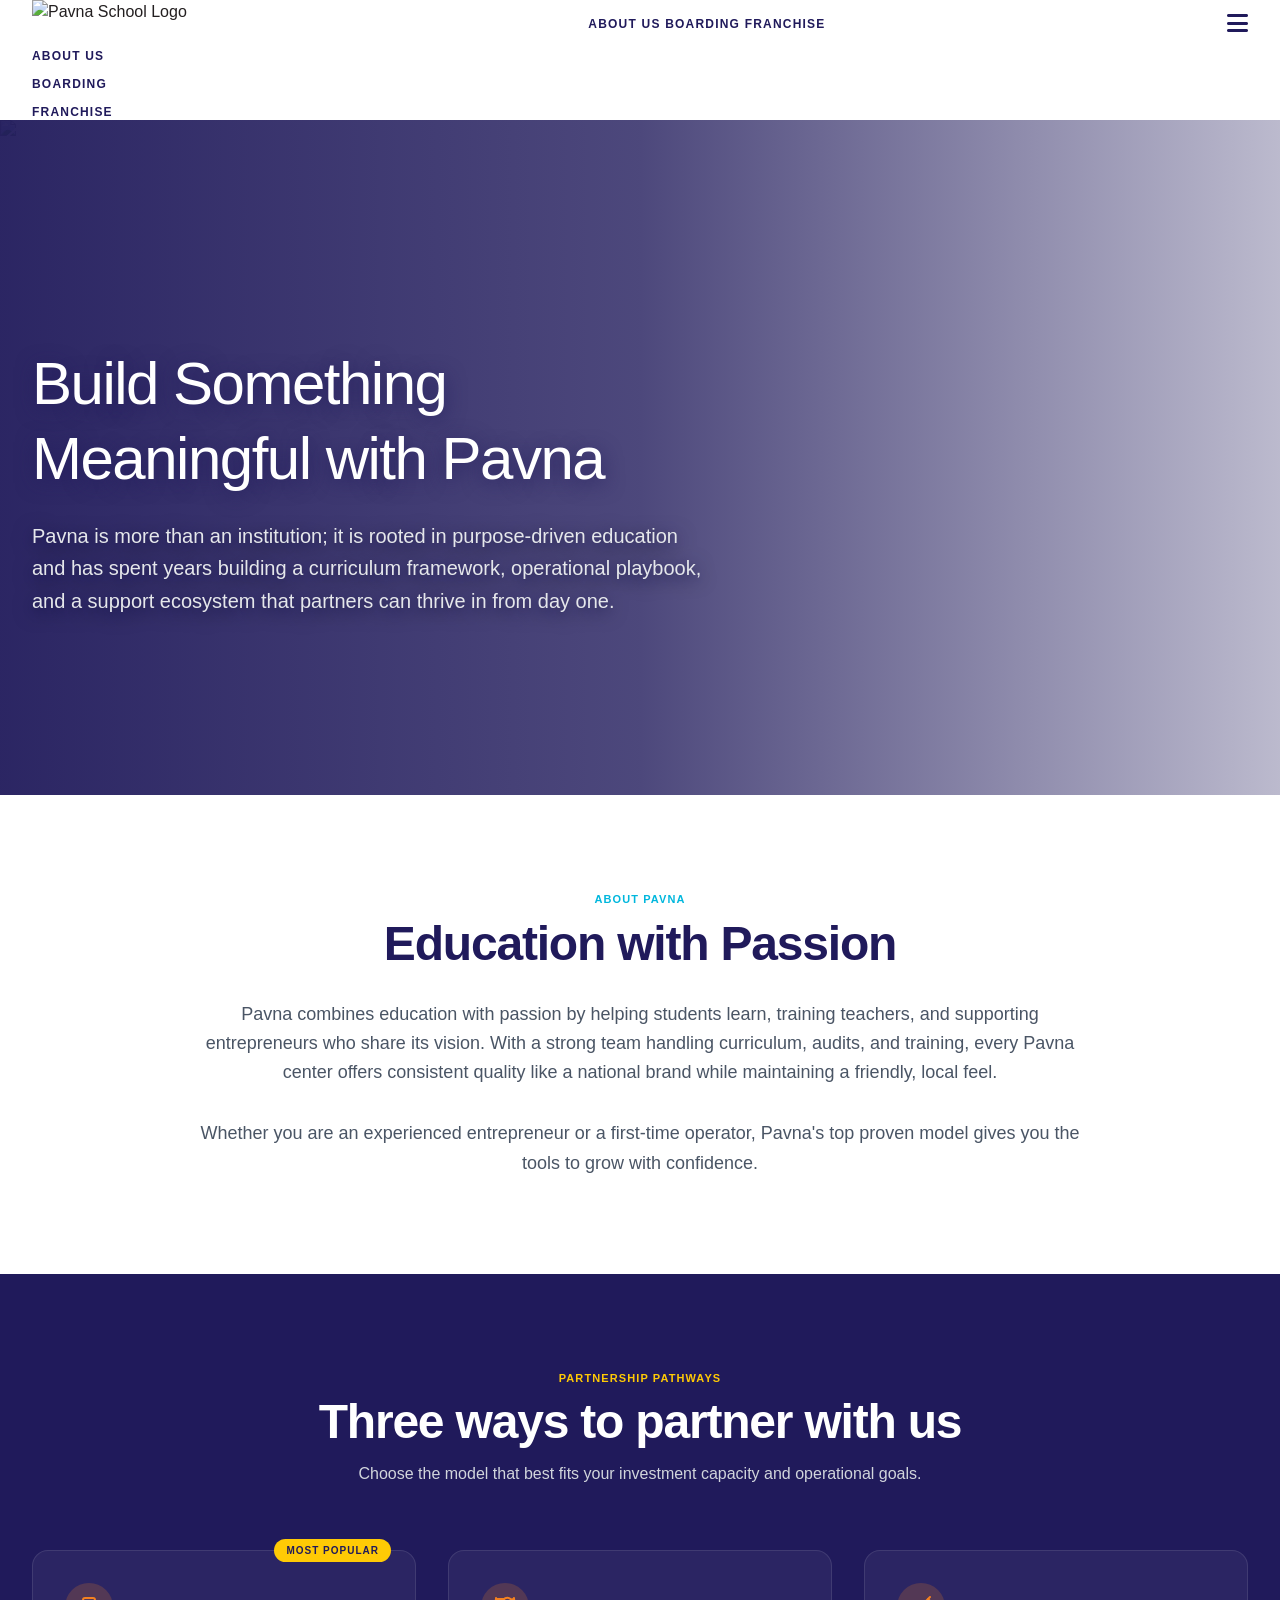
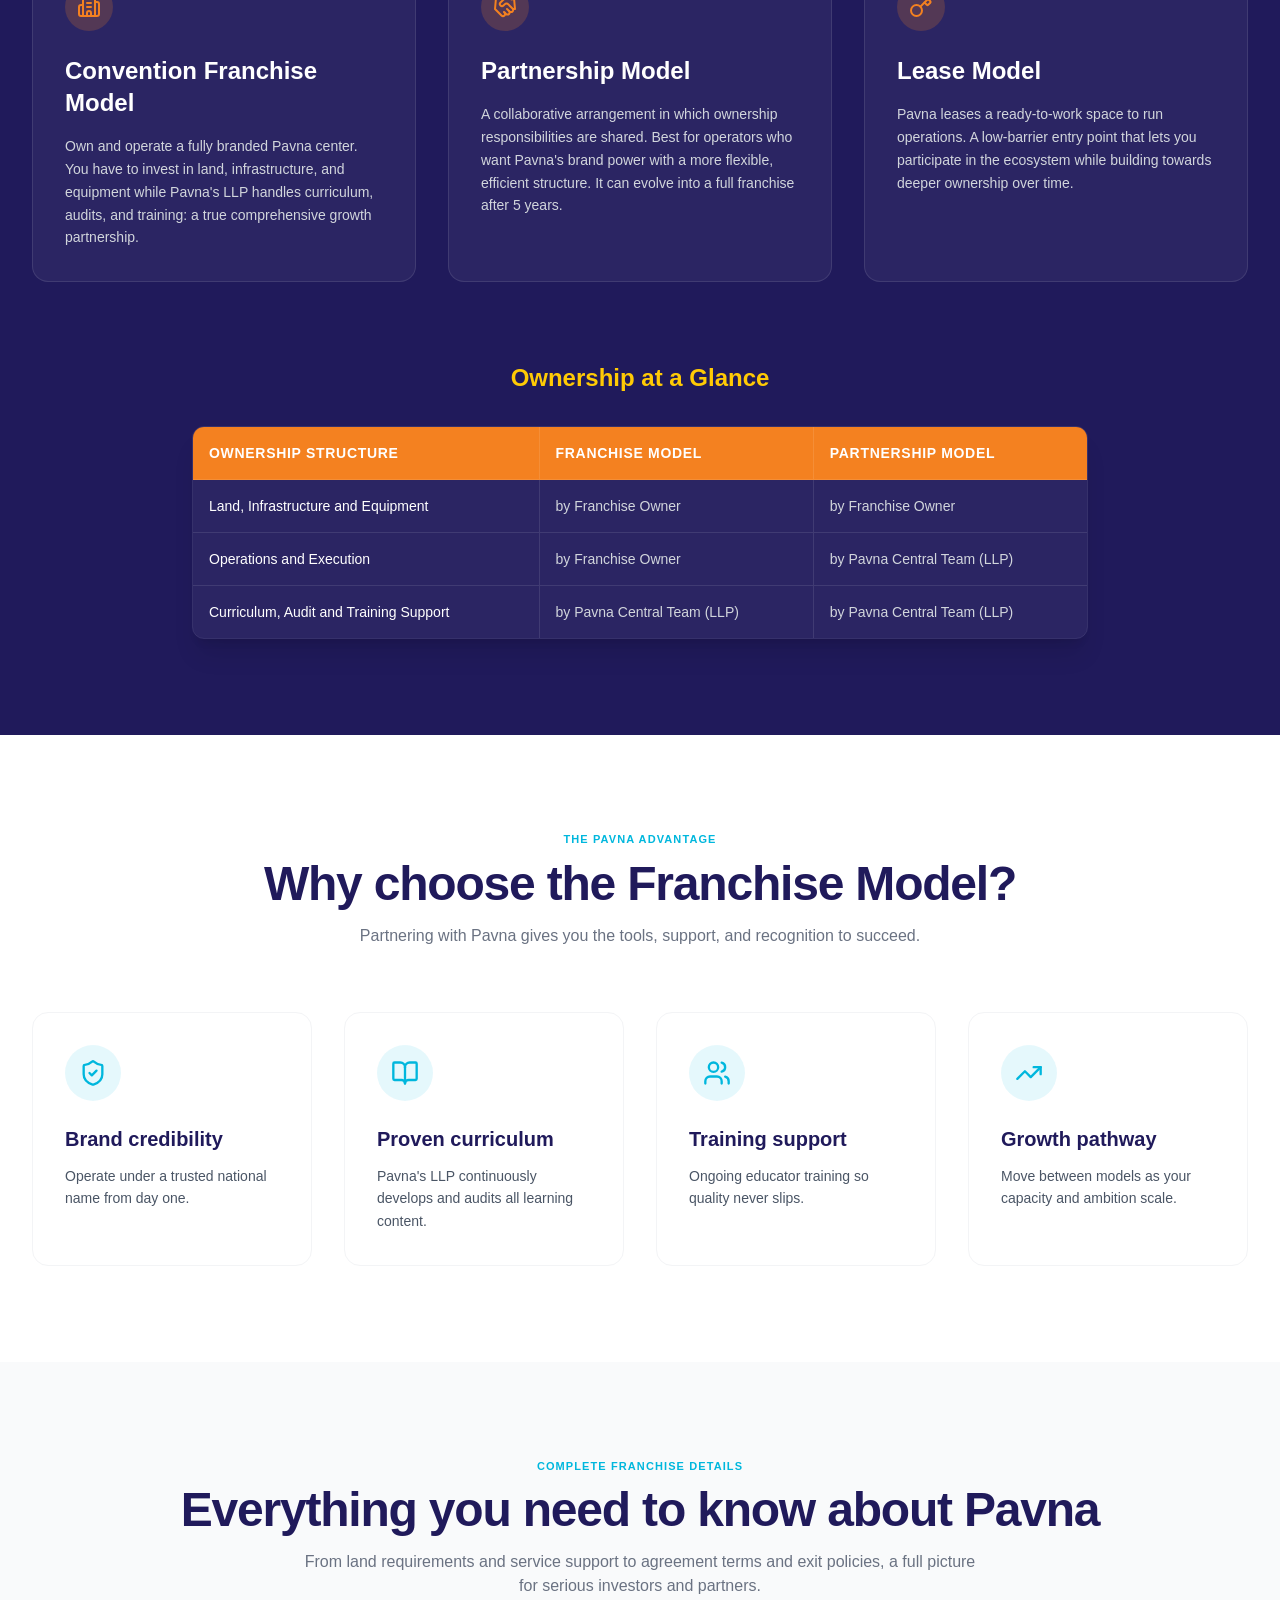
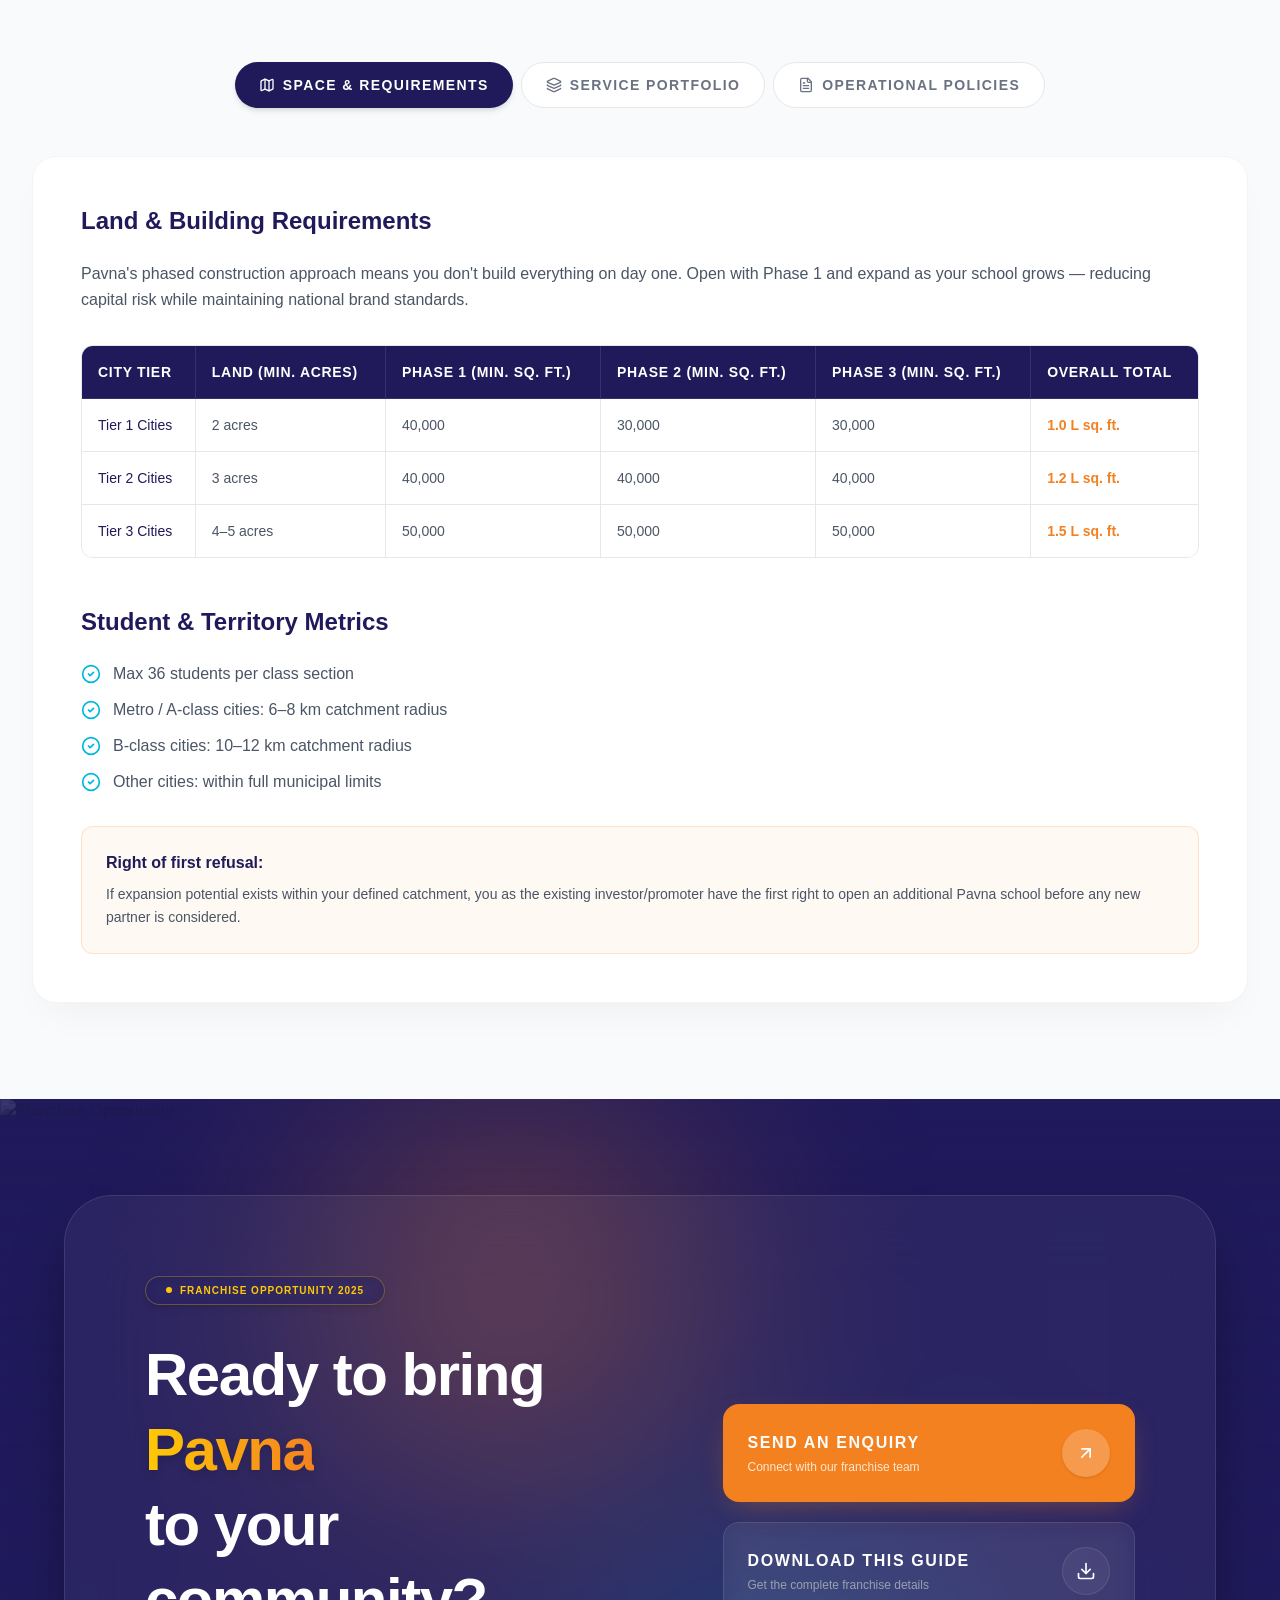
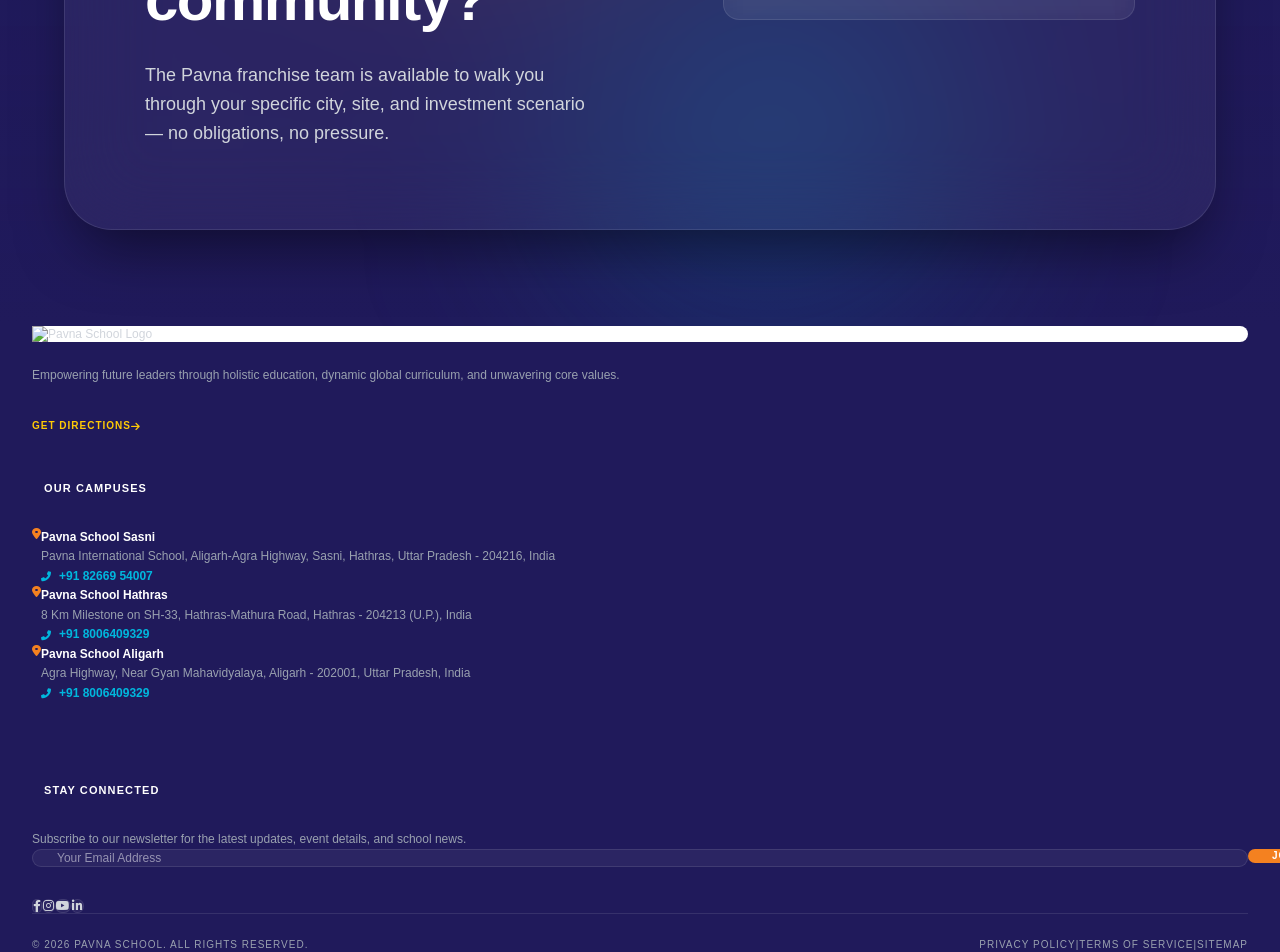
==== Combined-Static-Website/franchise.html @ 4d391722 "first commit" ====
<!doctype html>
<html lang="en">
  <head>
    <meta charset="UTF-8" />
    <meta name="viewport" content="width=device-width, initial-scale=1.0" />
    <title>My Google AI Studio App</title>
    <script src="https://cdn.tailwindcss.com"></script>
    <link href="https://cdnjs.cloudflare.com/ajax/libs/font-awesome/6.0.0/css/all.min.css" rel="stylesheet">
    <script type="module" crossorigin src="./assets/index-C7vKRzNb.js"></script>
    <link rel="stylesheet" crossorigin href="./assets/index-5EmU7Ebr.css">
    <script>
      tailwind.config = {
        theme: {
          extend: {
            colors: {
              brand: {
                orange: '#F48120',
                gray: '#B5B3B3',
                yellow: '#FFCA05',
                sky: '#00B7DD',
                navy: '#201A5B',
                white: '#FFFFFF',
                black: '#231F20',
                darkOrange: '#DF6B22',
                lightGray: '#DAD9D8',
                darkSky: '#0095C1'
              }
            },
            fontFamily: {
              serif: ['"Gill Sans"', '"Gill Sans MT"', 'Calibri', 'sans-serif'],
              sans: ['"Gill Sans"', '"Gill Sans MT"', 'Calibri', 'sans-serif'],
            },
            letterSpacing: {
              widest: '.15em',
            },
            boxShadow: {
              soft: '0 20px 40px -15px rgba(0,0,0,0.05)',
              glow: '0 10px 30px -10px rgba(244,129,32,0.4)',
              float: '0 25px 50px -12px rgba(32,26,91,0.15)'
            }
          }
        }
      }
    </script>
  </head>
  <body class="font-sans text-brand-black antialiased bg-white selection:bg-brand-orange selection:text-white">
    <header id="main-header"
      class="fixed top-0 left-0 w-full z-50 bg-white shadow-sm transition-transform duration-300 transform translate-y-0">
      <nav class="bg-transparent">
        <div class="container mx-auto px-8 py-5 flex justify-between items-center">
          <a href="index.html" class="flex items-center cursor-pointer group">
            <img src="https://i.postimg.cc/bvqjtjRQ/logo.png" alt="Pavna School Logo"
              class="h-12 md:h-14 w-auto object-contain transition-transform duration-300 group-hover:scale-105">
          </a>
          <div
            class="hidden lg:flex items-center space-x-12 text-xs font-bold tracking-widest uppercase text-brand-navy">
            <a href="index.html"
              class="hover:text-brand-orange transition-colors duration-300 border-b-2 border-transparent hover:border-brand-orange pb-1">About
              Us</a>
            <a href="boarding.html"
              class="hover:text-brand-orange transition-colors duration-300 border-b-2 border-transparent hover:border-brand-orange pb-1">Boarding</a>
            <a href="franchise.html"
              class="hover:text-brand-orange transition-colors duration-300 border-b-2 border-transparent hover:border-brand-orange pb-1">Franchise</a>
          </div>
          <button id="mobile-menu-btn-franchise" aria-expanded="false" aria-controls="mobile-menu-franchise" class="lg:hidden text-2xl text-brand-navy hover:text-brand-orange transition-colors">
            <i class="fas fa-bars"></i>
          </button>
        </div>
        <div id="mobile-menu-franchise" class="lg:hidden hidden px-8 pb-5">
          <div class="flex flex-col gap-3 text-xs font-bold tracking-widest uppercase text-brand-navy border-t border-gray-200 pt-4">
            <a href="index.html" class="hover:text-brand-orange transition-colors duration-300">About Us</a>
            <a href="boarding.html" class="hover:text-brand-orange transition-colors duration-300">Boarding</a>
            <a href="franchise.html" class="hover:text-brand-orange transition-colors duration-300">Franchise</a>
          </div>
        </div>
      </nav>
    </header>
    <div class="pt-24">
      <div id="root"></div>
    </div>
    <footer class="relative bg-brand-navy text-gray-300 pt-12 md:pt-16 pb-10 text-xs font-normal overflow-hidden z-20 mt-auto">
      <div class="absolute inset-0 banner-pattern opacity-10 pointer-events-none"></div>
      <div class="absolute top-0 left-0 w-full h-1 bg-gradient-to-r from-brand-orange via-brand-yellow to-brand-sky"></div>

      <div class="container mx-auto px-8 relative z-10">
        <div class="grid grid-cols-1 md:grid-cols-12 gap-12 lg:gap-16 mb-6 border-b border-white/10 pb-10">
          <div class="md:col-span-4 lg:col-span-4">
            <div class="mb-6 bg-white inline-block p-3.5 rounded-2xl shadow-lg">
              <img src="https://i.postimg.cc/bvqjtjRQ/logo.png" alt="Pavna School Logo" class="h-10 md:h-12 w-auto object-contain">
            </div>
            <p class="text-gray-400 mb-8 leading-relaxed font-medium text-[13px] pr-4">Empowering future leaders through holistic education, dynamic global curriculum, and unwavering core values.</p>
            <a href="#" class="inline-flex items-center text-brand-yellow hover:text-white transition-colors font-bold uppercase tracking-widest text-[10px] group">
              Get Directions <i class="fas fa-arrow-right ml-2 transform group-hover:translate-x-1 transition-transform"></i>
            </a>
          </div>

          <div class="md:col-span-4 lg:col-span-4">
            <h4 class="font-bold mb-8 uppercase tracking-widest text-[11px] text-white flex items-center">
              <span class="w-2 h-2 bg-brand-orange rounded-full mr-3 shadow-glow"></span> Our Campuses
            </h4>
            <div class="space-y-6 mb-8">
              <div class="flex items-start space-x-3 text-gray-400 text-[12px]">
                <i class="fas fa-map-marker-alt text-brand-orange mt-1 flex-shrink-0"></i>
                <div class="leading-relaxed">
                  <strong class="text-white block mb-0.5">Pavna School Sasni</strong>
                  Pavna International School, Aligarh-Agra Highway, Sasni, Hathras, Uttar Pradesh - 204216, India
                  <div class="mt-1 text-brand-sky font-bold flex items-center"><i class="fas fa-phone-alt mr-2 text-[10px]"></i> +91 82669 54007</div>
                </div>
              </div>
              <div class="flex items-start space-x-3 text-gray-400 text-[12px]">
                <i class="fas fa-map-marker-alt text-brand-orange mt-1 flex-shrink-0"></i>
                <div class="leading-relaxed">
                  <strong class="text-white block mb-0.5">Pavna School Hathras</strong>
                  8 Km Milestone on SH-33, Hathras-Mathura Road, Hathras - 204213 (U.P.), India
                  <div class="mt-1 text-brand-sky font-bold flex items-center"><i class="fas fa-phone-alt mr-2 text-[10px]"></i> +91 8006409329</div>
                </div>
              </div>
              <div class="flex items-start space-x-3 text-gray-400 text-[12px]">
                <i class="fas fa-map-marker-alt text-brand-orange mt-1 flex-shrink-0"></i>
                <div class="leading-relaxed">
                  <strong class="text-white block mb-0.5">Pavna School Aligarh</strong>
                  Agra Highway, Near Gyan Mahavidyalaya, Aligarh - 202001, Uttar Pradesh, India
                  <div class="mt-1 text-brand-sky font-bold flex items-center"><i class="fas fa-phone-alt mr-2 text-[10px]"></i> +91 8006409329</div>
                </div>
              </div>
            </div>
          </div>

          <div class="md:col-span-4 lg:col-span-4">
            <h4 class="font-bold mb-8 uppercase tracking-widest text-[11px] text-white flex items-center">
              <span class="w-2 h-2 bg-brand-yellow rounded-full mr-3"></span> Stay Connected
            </h4>
            <p class="text-gray-400 mb-5 text-[13px] leading-relaxed">Subscribe to our newsletter for the latest updates, event details, and school news.</p>
            <form class="relative mb-8 group" onsubmit="return false;">
              <input type="email" placeholder="Your Email Address" class="w-full bg-white/5 border border-white/10 rounded-full py-4 pl-6 pr-32 focus:outline-none focus:border-brand-orange text-white placeholder-gray-500 font-medium transition-all duration-300 focus:bg-white/10 shadow-inner" />
              <button type="submit" class="absolute right-1.5 top-1.5 bottom-1.5 bg-brand-orange hover:bg-brand-darkOrange text-white rounded-full px-6 transition-all duration-300 uppercase text-[10px] font-bold tracking-widest">Join</button>
            </form>
            <div class="flex space-x-4">
              <a href="#" class="w-10 h-10 rounded-full bg-white/5 border border-white/10 flex items-center justify-center text-gray-300 hover:text-white transition-all duration-300"><i class="fab fa-facebook-f"></i></a>
              <a href="#" class="w-10 h-10 rounded-full bg-white/5 border border-white/10 flex items-center justify-center text-gray-300 hover:text-white transition-all duration-300"><i class="fab fa-instagram"></i></a>
              <a href="#" class="w-10 h-10 rounded-full bg-white/5 border border-white/10 flex items-center justify-center text-gray-300 hover:text-white transition-all duration-300"><i class="fab fa-youtube"></i></a>
              <a href="#" class="w-10 h-10 rounded-full bg-white/5 border border-white/10 flex items-center justify-center text-gray-300 hover:text-white transition-all duration-300"><i class="fab fa-linkedin-in"></i></a>
            </div>
          </div>
        </div>

        <div class="flex flex-col md:flex-row justify-between items-center text-gray-400 font-medium text-[10px] uppercase tracking-widest">
          <p>&copy; 2026 Pavna School. All rights reserved.</p>
          <div class="space-x-5 mt-5 md:mt-0 flex items-center">
            <a href="#" class="hover:text-brand-yellow transition-colors">Privacy Policy</a>
            <span class="text-white/20">|</span>
            <a href="#" class="hover:text-brand-yellow transition-colors">Terms of Service</a>
            <span class="text-white/20">|</span>
            <a href="#" class="hover:text-brand-yellow transition-colors">Sitemap</a>
          </div>
        </div>
      </div>
    </footer>
    <script>
      (function () {
        var menuBtn = document.getElementById('mobile-menu-btn-franchise');
        var menu = document.getElementById('mobile-menu-franchise');
        if (!menuBtn || !menu) return;
        menuBtn.addEventListener('click', function () {
          var isHidden = menu.classList.contains('hidden');
          menu.classList.toggle('hidden');
          menuBtn.setAttribute('aria-expanded', isHidden ? 'true' : 'false');
        });
      })();
    </script>
  </body>
</html>
---- Combined-Static-Website/assets/index-5EmU7Ebr.css ----
/*! tailwindcss v4.2.2 | MIT License | https://tailwindcss.com */@layer properties{@supports (((-webkit-hyphens:none)) and (not (margin-trim:inline))) or ((-moz-orient:inline) and (not (color:rgb(from red r g b)))){*,:before,:after,::backdrop{--tw-rotate-x:initial;--tw-rotate-y:initial;--tw-rotate-z:initial;--tw-skew-x:initial;--tw-skew-y:initial;--tw-space-y-reverse:0;--tw-space-x-reverse:0;--tw-divide-y-reverse:0;--tw-border-style:solid;--tw-gradient-position:initial;--tw-gradient-from:#0000;--tw-gradient-via:#0000;--tw-gradient-to:#0000;--tw-gradient-stops:initial;--tw-gradient-via-stops:initial;--tw-gradient-from-position:0%;--tw-gradient-via-position:50%;--tw-gradient-to-position:100%;--tw-leading:initial;--tw-font-weight:initial;--tw-tracking:initial;--tw-shadow:0 0 #0000;--tw-shadow-color:initial;--tw-shadow-alpha:100%;--tw-inset-shadow:0 0 #0000;--tw-inset-shadow-color:initial;--tw-inset-shadow-alpha:100%;--tw-ring-color:initial;--tw-ring-shadow:0 0 #0000;--tw-inset-ring-color:initial;--tw-inset-ring-shadow:0 0 #0000;--tw-ring-inset:initial;--tw-ring-offset-width:0px;--tw-ring-offset-color:#fff;--tw-ring-offset-shadow:0 0 #0000;--tw-blur:initial;--tw-brightness:initial;--tw-contrast:initial;--tw-grayscale:initial;--tw-hue-rotate:initial;--tw-invert:initial;--tw-opacity:initial;--tw-saturate:initial;--tw-sepia:initial;--tw-drop-shadow:initial;--tw-drop-shadow-color:initial;--tw-drop-shadow-alpha:100%;--tw-drop-shadow-size:initial;--tw-backdrop-blur:initial;--tw-backdrop-brightness:initial;--tw-backdrop-contrast:initial;--tw-backdrop-grayscale:initial;--tw-backdrop-hue-rotate:initial;--tw-backdrop-invert:initial;--tw-backdrop-opacity:initial;--tw-backdrop-saturate:initial;--tw-backdrop-sepia:initial;--tw-duration:initial;--tw-ease:initial;--tw-translate-x:0;--tw-translate-y:0;--tw-translate-z:0}}}@layer theme{:root,:host{--font-sans:"Gill Sans", "Gill Sans MT", Calibri, sans-serif;--font-serif:"Gill Sans", "Gill Sans MT", Calibri, sans-serif;--font-mono:ui-monospace, SFMono-Regular, Menlo, Monaco, Consolas, "Liberation Mono", "Courier New", monospace;--color-red-50:oklch(97.1% .013 17.38);--color-red-100:oklch(93.6% .032 17.717);--color-red-700:oklch(50.5% .213 27.518);--color-red-800:oklch(44.4% .177 26.899);--color-gray-50:oklch(98.5% .002 247.839);--color-gray-100:oklch(96.7% .003 264.542);--color-gray-200:oklch(92.8% .006 264.531);--color-gray-300:oklch(87.2% .01 258.338);--color-gray-400:oklch(70.7% .022 261.325);--color-gray-500:oklch(55.1% .027 264.364);--color-gray-600:oklch(44.6% .03 256.802);--color-gray-700:oklch(37.3% .034 259.733);--color-white:#fff;--spacing:.25rem;--container-md:28rem;--container-2xl:42rem;--container-3xl:48rem;--container-4xl:56rem;--container-6xl:72rem;--text-xs:.75rem;--text-xs--line-height:calc(1 / .75);--text-sm:.875rem;--text-sm--line-height:calc(1.25 / .875);--text-base:1rem;--text-base--line-height: 1.5 ;--text-lg:1.125rem;--text-lg--line-height:calc(1.75 / 1.125);--text-xl:1.25rem;--text-xl--line-height:calc(1.75 / 1.25);--text-2xl:1.5rem;--text-2xl--line-height:calc(2 / 1.5);--text-3xl:1.875rem;--text-3xl--line-height: 1.2 ;--text-4xl:2.25rem;--text-4xl--line-height:calc(2.5 / 2.25);--text-5xl:3rem;--text-5xl--line-height:1;--text-6xl:3.75rem;--text-6xl--line-height:1;--font-weight-medium:500;--font-weight-bold:700;--tracking-tight:-.025em;--tracking-wider:.05em;--tracking-widest:.1em;--leading-tight:1.25;--leading-relaxed:1.625;--radius-xl:.75rem;--radius-2xl:1rem;--radius-3xl:1.5rem;--drop-shadow-md:0 3px 3px #0000001f;--drop-shadow-lg:0 4px 4px #00000026;--ease-out:cubic-bezier(0, 0, .2, 1);--animate-pulse:pulse 2s cubic-bezier(.4, 0, .6, 1) infinite;--blur-sm:8px;--blur-md:12px;--blur-2xl:40px;--blur-3xl:64px;--default-transition-duration:.15s;--default-transition-timing-function:cubic-bezier(.4, 0, .2, 1);--default-font-family:var(--font-sans);--default-mono-font-family:var(--font-mono);--color-brand-orange:#f48120;--color-brand-yellow:#ffca05;--color-brand-sky:#00b7dd;--color-brand-navy:#201a5b;--color-brand-black:#231f20;--color-brand-darkOrange:#df6b22}}@layer base{*,:after,:before,::backdrop{box-sizing:border-box;border:0 solid;margin:0;padding:0}::file-selector-button{box-sizing:border-box;border:0 solid;margin:0;padding:0}html,:host{-webkit-text-size-adjust:100%;-moz-tab-size:4;tab-size:4;line-height:1.5;font-family:var(--default-font-family,ui-sans-serif, system-ui, sans-serif, "Apple Color Emoji", "Segoe UI Emoji", "Segoe UI Symbol", "Noto Color Emoji");font-feature-settings:var(--default-font-feature-settings,normal);font-variation-settings:var(--default-font-variation-settings,normal);-webkit-tap-highlight-color:transparent}hr{height:0;color:inherit;border-top-width:1px}abbr:where([title]){-webkit-text-decoration:underline dotted;text-decoration:underline dotted}h1,h2,h3,h4,h5,h6{font-size:inherit;font-weight:inherit}a{color:inherit;-webkit-text-decoration:inherit;text-decoration:inherit}b,strong{font-weight:bolder}code,kbd,samp,pre{font-family:var(--default-mono-font-family,ui-monospace, SFMono-Regular, Menlo, Monaco, Consolas, "Liberation Mono", "Courier New", monospace);font-feature-settings:var(--default-mono-font-feature-settings,normal);font-variation-settings:var(--default-mono-font-variation-settings,normal);font-size:1em}small{font-size:80%}sub,sup{vertical-align:baseline;font-size:75%;line-height:0;position:relative}sub{bottom:-.25em}sup{top:-.5em}table{text-indent:0;border-color:inherit;border-collapse:collapse}:-moz-focusring{outline:auto}progress{vertical-align:baseline}summary{display:list-item}ol,ul,menu{list-style:none}img,svg,video,canvas,audio,iframe,embed,object{vertical-align:middle;display:block}img,video{max-width:100%;height:auto}button,input,select,optgroup,textarea{font:inherit;font-feature-settings:inherit;font-variation-settings:inherit;letter-spacing:inherit;color:inherit;opacity:1;background-color:#0000;border-radius:0}::file-selector-button{font:inherit;font-feature-settings:inherit;font-variation-settings:inherit;letter-spacing:inherit;color:inherit;opacity:1;background-color:#0000;border-radius:0}:where(select:is([multiple],[size])) optgroup{font-weight:bolder}:where(select:is([multiple],[size])) optgroup option{padding-inline-start:20px}::file-selector-button{margin-inline-end:4px}::placeholder{opacity:1}@supports (not ((-webkit-appearance:-apple-pay-button))) or (contain-intrinsic-size:1px){::placeholder{color:currentColor}@supports (color:color-mix(in lab,red,red)){::placeholder{color:color-mix(in oklab,currentcolor 50%,transparent)}}}textarea{resize:vertical}::-webkit-search-decoration{-webkit-appearance:none}::-webkit-date-and-time-value{min-height:1lh;text-align:inherit}::-webkit-datetime-edit{display:inline-flex}::-webkit-datetime-edit-fields-wrapper{padding:0}::-webkit-datetime-edit{padding-block:0}::-webkit-datetime-edit-year-field{padding-block:0}::-webkit-datetime-edit-month-field{padding-block:0}::-webkit-datetime-edit-day-field{padding-block:0}::-webkit-datetime-edit-hour-field{padding-block:0}::-webkit-datetime-edit-minute-field{padding-block:0}::-webkit-datetime-edit-second-field{padding-block:0}::-webkit-datetime-edit-millisecond-field{padding-block:0}::-webkit-datetime-edit-meridiem-field{padding-block:0}::-webkit-calendar-picker-indicator{line-height:1}:-moz-ui-invalid{box-shadow:none}button,input:where([type=button],[type=reset],[type=submit]){-webkit-appearance:button;-moz-appearance:button;appearance:button}::file-selector-button{-webkit-appearance:button;-moz-appearance:button;appearance:button}::-webkit-inner-spin-button{height:auto}::-webkit-outer-spin-button{height:auto}[hidden]:where(:not([hidden=until-found])){display:none!important}}@layer components;@layer utilities{.pointer-events-none{pointer-events:none}.absolute{position:absolute}.relative{position:relative}.inset-0{inset:calc(var(--spacing) * 0)}.-top-3{top:calc(var(--spacing) * -3)}.top-0{top:calc(var(--spacing) * 0)}.right-0{right:calc(var(--spacing) * 0)}.right-1\/4{right:25%}.right-6{right:calc(var(--spacing) * 6)}.bottom-0{bottom:calc(var(--spacing) * 0)}.left-0{left:calc(var(--spacing) * 0)}.left-1\/4{left:25%}.-z-10{z-index:-10}.z-0{z-index:0}.z-10{z-index:10}.z-20{z-index:20}.container{width:100%}@media(min-width:40rem){.container{max-width:40rem}}@media(min-width:48rem){.container{max-width:48rem}}@media(min-width:64rem){.container{max-width:64rem}}@media(min-width:80rem){.container{max-width:80rem}}@media(min-width:96rem){.container{max-width:96rem}}.mx-auto{margin-inline:auto}.mt-0\.5{margin-top:calc(var(--spacing) * .5)}.mt-12{margin-top:calc(var(--spacing) * 12)}.mr-2{margin-right:calc(var(--spacing) * 2)}.mr-3{margin-right:calc(var(--spacing) * 3)}.mr-4{margin-right:calc(var(--spacing) * 4)}.mb-0{margin-bottom:calc(var(--spacing) * 0)}.mb-1{margin-bottom:calc(var(--spacing) * 1)}.mb-2{margin-bottom:calc(var(--spacing) * 2)}.mb-3{margin-bottom:calc(var(--spacing) * 3)}.mb-4{margin-bottom:calc(var(--spacing) * 4)}.mb-6{margin-bottom:calc(var(--spacing) * 6)}.mb-8{margin-bottom:calc(var(--spacing) * 8)}.mb-10{margin-bottom:calc(var(--spacing) * 10)}.mb-12{margin-bottom:calc(var(--spacing) * 12)}.mb-16{margin-bottom:calc(var(--spacing) * 16)}.mb-20{margin-bottom:calc(var(--spacing) * 20)}.ml-9{margin-left:calc(var(--spacing) * 9)}.block{display:block}.flex{display:flex}.grid{display:grid}.inline-flex{display:inline-flex}.h-1\.5{height:calc(var(--spacing) * 1.5)}.h-4{height:calc(var(--spacing) * 4)}.h-5{height:calc(var(--spacing) * 5)}.h-6{height:calc(var(--spacing) * 6)}.h-7{height:calc(var(--spacing) * 7)}.h-12{height:calc(var(--spacing) * 12)}.h-14{height:calc(var(--spacing) * 14)}.h-96{height:calc(var(--spacing) * 96)}.h-full{height:100%}.min-h-\[75vh\]{min-height:75vh}.min-h-screen{min-height:100vh}.w-0{width:calc(var(--spacing) * 0)}.w-1\.5{width:calc(var(--spacing) * 1.5)}.w-1\/3{width:33.3333%}.w-4{width:calc(var(--spacing) * 4)}.w-5{width:calc(var(--spacing) * 5)}.w-6{width:calc(var(--spacing) * 6)}.w-7{width:calc(var(--spacing) * 7)}.w-12{width:calc(var(--spacing) * 12)}.w-14{width:calc(var(--spacing) * 14)}.w-96{width:calc(var(--spacing) * 96)}.w-full{width:100%}.max-w-2xl{max-width:var(--container-2xl)}.max-w-3xl{max-width:var(--container-3xl)}.max-w-4xl{max-width:var(--container-4xl)}.max-w-6xl{max-width:var(--container-6xl)}.max-w-md{max-width:var(--container-md)}.min-w-\[800px\]{min-width:800px}.flex-shrink-0{flex-shrink:0}.flex-grow,.grow{flex-grow:1}.border-collapse{border-collapse:collapse}.-rotate-45{rotate:-45deg}.rotate-180{rotate:180deg}.transform{transform:var(--tw-rotate-x,) var(--tw-rotate-y,) var(--tw-rotate-z,) var(--tw-skew-x,) var(--tw-skew-y,)}.animate-pulse{animation:var(--animate-pulse)}.list-disc{list-style-type:disc}.grid-cols-1{grid-template-columns:repeat(1,minmax(0,1fr))}.flex-col{flex-direction:column}.items-center{align-items:center}.items-start{align-items:flex-start}.justify-between{justify-content:space-between}.justify-center{justify-content:center}.gap-3{gap:calc(var(--spacing) * 3)}.gap-8{gap:calc(var(--spacing) * 8)}.gap-12{gap:calc(var(--spacing) * 12)}:where(.space-y-2>:not(:last-child)){--tw-space-y-reverse:0;margin-block-start:calc(calc(var(--spacing) * 2) * var(--tw-space-y-reverse));margin-block-end:calc(calc(var(--spacing) * 2) * calc(1 - var(--tw-space-y-reverse)))}:where(.space-y-3>:not(:last-child)){--tw-space-y-reverse:0;margin-block-start:calc(calc(var(--spacing) * 3) * var(--tw-space-y-reverse));margin-block-end:calc(calc(var(--spacing) * 3) * calc(1 - var(--tw-space-y-reverse)))}:where(.space-y-4>:not(:last-child)){--tw-space-y-reverse:0;margin-block-start:calc(calc(var(--spacing) * 4) * var(--tw-space-y-reverse));margin-block-end:calc(calc(var(--spacing) * 4) * calc(1 - var(--tw-space-y-reverse)))}:where(.space-y-5>:not(:last-child)){--tw-space-y-reverse:0;margin-block-start:calc(calc(var(--spacing) * 5) * var(--tw-space-y-reverse));margin-block-end:calc(calc(var(--spacing) * 5) * calc(1 - var(--tw-space-y-reverse)))}:where(.space-y-8>:not(:last-child)){--tw-space-y-reverse:0;margin-block-start:calc(calc(var(--spacing) * 8) * var(--tw-space-y-reverse));margin-block-end:calc(calc(var(--spacing) * 8) * calc(1 - var(--tw-space-y-reverse)))}:where(.space-x-2>:not(:last-child)){--tw-space-x-reverse:0;margin-inline-start:calc(calc(var(--spacing) * 2) * var(--tw-space-x-reverse));margin-inline-end:calc(calc(var(--spacing) * 2) * calc(1 - var(--tw-space-x-reverse)))}:where(.divide-y>:not(:last-child)){--tw-divide-y-reverse:0;border-bottom-style:var(--tw-border-style);border-top-style:var(--tw-border-style);border-top-width:calc(1px * var(--tw-divide-y-reverse));border-bottom-width:calc(1px * calc(1 - var(--tw-divide-y-reverse)))}:where(.divide-gray-100>:not(:last-child)){border-color:var(--color-gray-100)}.overflow-hidden{overflow:hidden}.overflow-x-auto{overflow-x:auto}.rounded-2xl{border-radius:var(--radius-2xl)}.rounded-3xl{border-radius:var(--radius-3xl)}.rounded-\[3rem\]{border-radius:3rem}.rounded-full{border-radius:3.40282e38px}.rounded-xl{border-radius:var(--radius-xl)}.rounded-l-full{border-top-left-radius:3.40282e38px;border-bottom-left-radius:3.40282e38px}.rounded-r-full{border-top-right-radius:3.40282e38px;border-bottom-right-radius:3.40282e38px}.border{border-style:var(--tw-border-style);border-width:1px}.border-b{border-bottom-style:var(--tw-border-style);border-bottom-width:1px}.border-l{border-left-style:var(--tw-border-style);border-left-width:1px}.border-l-2{border-left-style:var(--tw-border-style);border-left-width:2px}.border-brand-orange{border-color:var(--color-brand-orange)}.border-brand-orange\/20{border-color:#f4812033}@supports (color:color-mix(in lab,red,red)){.border-brand-orange\/20{border-color:color-mix(in oklab,var(--color-brand-orange) 20%,transparent)}}.border-brand-orange\/50{border-color:#f4812080}@supports (color:color-mix(in lab,red,red)){.border-brand-orange\/50{border-color:color-mix(in oklab,var(--color-brand-orange) 50%,transparent)}}.border-brand-sky{border-color:var(--color-brand-sky)}.border-brand-sky\/20{border-color:#00b7dd33}@supports (color:color-mix(in lab,red,red)){.border-brand-sky\/20{border-color:color-mix(in oklab,var(--color-brand-sky) 20%,transparent)}}.border-brand-yellow\/30{border-color:#ffca054d}@supports (color:color-mix(in lab,red,red)){.border-brand-yellow\/30{border-color:color-mix(in oklab,var(--color-brand-yellow) 30%,transparent)}}.border-gray-100{border-color:var(--color-gray-100)}.border-gray-200{border-color:var(--color-gray-200)}.border-red-100{border-color:var(--color-red-100)}.border-white\/10{border-color:#ffffff1a}@supports (color:color-mix(in lab,red,red)){.border-white\/10{border-color:color-mix(in oklab,var(--color-white) 10%,transparent)}}.bg-brand-navy{background-color:var(--color-brand-navy)}.bg-brand-navy\/50{background-color:#201a5b80}@supports (color:color-mix(in lab,red,red)){.bg-brand-navy\/50{background-color:color-mix(in oklab,var(--color-brand-navy) 50%,transparent)}}.bg-brand-orange{background-color:var(--color-brand-orange)}.bg-brand-orange\/5{background-color:#f481200d}@supports (color:color-mix(in lab,red,red)){.bg-brand-orange\/5{background-color:color-mix(in oklab,var(--color-brand-orange) 5%,transparent)}}.bg-brand-orange\/20{background-color:#f4812033}@supports (color:color-mix(in lab,red,red)){.bg-brand-orange\/20{background-color:color-mix(in oklab,var(--color-brand-orange) 20%,transparent)}}.bg-brand-orange\/30{background-color:#f481204d}@supports (color:color-mix(in lab,red,red)){.bg-brand-orange\/30{background-color:color-mix(in oklab,var(--color-brand-orange) 30%,transparent)}}.bg-brand-sky\/5{background-color:#00b7dd0d}@supports (color:color-mix(in lab,red,red)){.bg-brand-sky\/5{background-color:color-mix(in oklab,var(--color-brand-sky) 5%,transparent)}}.bg-brand-sky\/10{background-color:#00b7dd1a}@supports (color:color-mix(in lab,red,red)){.bg-brand-sky\/10{background-color:color-mix(in oklab,var(--color-brand-sky) 10%,transparent)}}.bg-brand-sky\/20{background-color:#00b7dd33}@supports (color:color-mix(in lab,red,red)){.bg-brand-sky\/20{background-color:color-mix(in oklab,var(--color-brand-sky) 20%,transparent)}}.bg-brand-yellow{background-color:var(--color-brand-yellow)}.bg-gray-50{background-color:var(--color-gray-50)}.bg-red-50{background-color:var(--color-red-50)}.bg-white{background-color:var(--color-white)}.bg-white\/5{background-color:#ffffff0d}@supports (color:color-mix(in lab,red,red)){.bg-white\/5{background-color:color-mix(in oklab,var(--color-white) 5%,transparent)}}.bg-white\/20{background-color:#fff3}@supports (color:color-mix(in lab,red,red)){.bg-white\/20{background-color:color-mix(in oklab,var(--color-white) 20%,transparent)}}.bg-gradient-to-br{--tw-gradient-position:to bottom right in oklab;background-image:linear-gradient(var(--tw-gradient-stops))}.bg-gradient-to-t{--tw-gradient-position:to top in oklab;background-image:linear-gradient(var(--tw-gradient-stops))}.bg-\[url\(\'https\:\/\/www\.transparenttextures\.com\/patterns\/cubes\.png\'\)\]{background-image:url(https://www.transparenttextures.com/patterns/cubes.png)}.from-brand-navy{--tw-gradient-from:var(--color-brand-navy);--tw-gradient-stops:var(--tw-gradient-via-stops,var(--tw-gradient-position), var(--tw-gradient-from) var(--tw-gradient-from-position), var(--tw-gradient-to) var(--tw-gradient-to-position))}.from-white\/10{--tw-gradient-from:#ffffff1a}@supports (color:color-mix(in lab,red,red)){.from-white\/10{--tw-gradient-from:color-mix(in oklab, var(--color-white) 10%, transparent)}}.from-white\/10{--tw-gradient-stops:var(--tw-gradient-via-stops,var(--tw-gradient-position), var(--tw-gradient-from) var(--tw-gradient-from-position), var(--tw-gradient-to) var(--tw-gradient-to-position))}.via-brand-navy\/90{--tw-gradient-via:#201a5be6}@supports (color:color-mix(in lab,red,red)){.via-brand-navy\/90{--tw-gradient-via:color-mix(in oklab, var(--color-brand-navy) 90%, transparent)}}.via-brand-navy\/90{--tw-gradient-via-stops:var(--tw-gradient-position), var(--tw-gradient-from) var(--tw-gradient-from-position), var(--tw-gradient-via) var(--tw-gradient-via-position), var(--tw-gradient-to) var(--tw-gradient-to-position);--tw-gradient-stops:var(--tw-gradient-via-stops)}.to-brand-navy\/40{--tw-gradient-to:#201a5b66}@supports (color:color-mix(in lab,red,red)){.to-brand-navy\/40{--tw-gradient-to:color-mix(in oklab, var(--color-brand-navy) 40%, transparent)}}.to-brand-navy\/40{--tw-gradient-stops:var(--tw-gradient-via-stops,var(--tw-gradient-position), var(--tw-gradient-from) var(--tw-gradient-from-position), var(--tw-gradient-to) var(--tw-gradient-to-position))}.to-transparent{--tw-gradient-to:transparent;--tw-gradient-stops:var(--tw-gradient-via-stops,var(--tw-gradient-position), var(--tw-gradient-from) var(--tw-gradient-from-position), var(--tw-gradient-to) var(--tw-gradient-to-position))}.object-cover{object-fit:cover}.p-4{padding:calc(var(--spacing) * 4)}.p-5{padding:calc(var(--spacing) * 5)}.p-6{padding:calc(var(--spacing) * 6)}.p-8{padding:calc(var(--spacing) * 8)}.p-10{padding:calc(var(--spacing) * 10)}.px-3{padding-inline:calc(var(--spacing) * 3)}.px-5{padding-inline:calc(var(--spacing) * 5)}.px-6{padding-inline:calc(var(--spacing) * 6)}.px-8{padding-inline:calc(var(--spacing) * 8)}.py-1{padding-block:calc(var(--spacing) * 1)}.py-1\.5{padding-block:calc(var(--spacing) * 1.5)}.py-3{padding-block:calc(var(--spacing) * 3)}.py-24{padding-block:calc(var(--spacing) * 24)}.pt-10{padding-top:calc(var(--spacing) * 10)}.pt-32{padding-top:calc(var(--spacing) * 32)}.pb-20{padding-bottom:calc(var(--spacing) * 20)}.pl-6{padding-left:calc(var(--spacing) * 6)}.text-center{text-align:center}.text-left{text-align:left}.font-sans{font-family:var(--font-sans)}.font-serif{font-family:var(--font-serif)}.text-2xl{font-size:var(--text-2xl);line-height:var(--tw-leading,var(--text-2xl--line-height))}.text-3xl{font-size:var(--text-3xl);line-height:var(--tw-leading,var(--text-3xl--line-height))}.text-4xl{font-size:var(--text-4xl);line-height:var(--tw-leading,var(--text-4xl--line-height))}.text-base{font-size:var(--text-base);line-height:var(--tw-leading,var(--text-base--line-height))}.text-lg{font-size:var(--text-lg);line-height:var(--tw-leading,var(--text-lg--line-height))}.text-sm{font-size:var(--text-sm);line-height:var(--tw-leading,var(--text-sm--line-height))}.text-xl{font-size:var(--text-xl);line-height:var(--tw-leading,var(--text-xl--line-height))}.text-xs{font-size:var(--text-xs);line-height:var(--tw-leading,var(--text-xs--line-height))}.text-\[10px\]{font-size:10px}.text-\[11px\]{font-size:11px}.leading-relaxed{--tw-leading:var(--leading-relaxed);line-height:var(--leading-relaxed)}.leading-tight{--tw-leading:var(--leading-tight);line-height:var(--leading-tight)}.font-bold{--tw-font-weight:var(--font-weight-bold);font-weight:var(--font-weight-bold)}.font-medium{--tw-font-weight:var(--font-weight-medium);font-weight:var(--font-weight-medium)}.tracking-tight{--tw-tracking:var(--tracking-tight);letter-spacing:var(--tracking-tight)}.tracking-wider{--tw-tracking:var(--tracking-wider);letter-spacing:var(--tracking-wider)}.tracking-widest{--tw-tracking:var(--tracking-widest);letter-spacing:var(--tracking-widest)}.text-brand-black{color:var(--color-brand-black)}.text-brand-navy{color:var(--color-brand-navy)}.text-brand-orange{color:var(--color-brand-orange)}.text-brand-sky{color:var(--color-brand-sky)}.text-brand-yellow{color:var(--color-brand-yellow)}.text-gray-200{color:var(--color-gray-200)}.text-gray-300{color:var(--color-gray-300)}.text-gray-400{color:var(--color-gray-400)}.text-gray-500{color:var(--color-gray-500)}.text-gray-600{color:var(--color-gray-600)}.text-gray-700{color:var(--color-gray-700)}.text-red-700{color:var(--color-red-700)}.text-red-800{color:var(--color-red-800)}.text-white{color:var(--color-white)}.text-white\/80{color:#fffc}@supports (color:color-mix(in lab,red,red)){.text-white\/80{color:color-mix(in oklab,var(--color-white) 80%,transparent)}}.uppercase{text-transform:uppercase}.antialiased{-webkit-font-smoothing:antialiased;-moz-osx-font-smoothing:grayscale}.opacity-0{opacity:0}.opacity-5{opacity:.05}.opacity-20{opacity:.2}.mix-blend-multiply{mix-blend-mode:multiply}.shadow-\[0_30px_60px_-15px_rgba\(0\,0\,0\,0\.5\)\]{--tw-shadow:0 30px 60px -15px var(--tw-shadow-color,#00000080);box-shadow:var(--tw-inset-shadow),var(--tw-inset-ring-shadow),var(--tw-ring-offset-shadow),var(--tw-ring-shadow),var(--tw-shadow)}.shadow-glow{--tw-shadow:0 10px 30px -10px var(--tw-shadow-color,#f4812066);box-shadow:var(--tw-inset-shadow),var(--tw-inset-ring-shadow),var(--tw-ring-offset-shadow),var(--tw-ring-shadow),var(--tw-shadow)}.shadow-md{--tw-shadow:0 4px 6px -1px var(--tw-shadow-color,#0000001a), 0 2px 4px -2px var(--tw-shadow-color,#0000001a);box-shadow:var(--tw-inset-shadow),var(--tw-inset-ring-shadow),var(--tw-ring-offset-shadow),var(--tw-ring-shadow),var(--tw-shadow)}.shadow-sm{--tw-shadow:0 1px 3px 0 var(--tw-shadow-color,#0000001a), 0 1px 2px -1px var(--tw-shadow-color,#0000001a);box-shadow:var(--tw-inset-shadow),var(--tw-inset-ring-shadow),var(--tw-ring-offset-shadow),var(--tw-ring-shadow),var(--tw-shadow)}.shadow-soft{--tw-shadow:0 20px 40px -15px var(--tw-shadow-color,#0000000d);box-shadow:var(--tw-inset-shadow),var(--tw-inset-ring-shadow),var(--tw-ring-offset-shadow),var(--tw-ring-shadow),var(--tw-shadow)}.shadow-xl{--tw-shadow:0 20px 25px -5px var(--tw-shadow-color,#0000001a), 0 8px 10px -6px var(--tw-shadow-color,#0000001a);box-shadow:var(--tw-inset-shadow),var(--tw-inset-ring-shadow),var(--tw-ring-offset-shadow),var(--tw-ring-shadow),var(--tw-shadow)}.blur-3xl{--tw-blur:blur(var(--blur-3xl));filter:var(--tw-blur,) var(--tw-brightness,) var(--tw-contrast,) var(--tw-grayscale,) var(--tw-hue-rotate,) var(--tw-invert,) var(--tw-saturate,) var(--tw-sepia,) var(--tw-drop-shadow,)}.blur-\[120px\]{--tw-blur:blur(120px);filter:var(--tw-blur,) var(--tw-brightness,) var(--tw-contrast,) var(--tw-grayscale,) var(--tw-hue-rotate,) var(--tw-invert,) var(--tw-saturate,) var(--tw-sepia,) var(--tw-drop-shadow,)}.drop-shadow-lg{--tw-drop-shadow-size:drop-shadow(0 4px 4px var(--tw-drop-shadow-color,#00000026));--tw-drop-shadow:drop-shadow(var(--drop-shadow-lg));filter:var(--tw-blur,) var(--tw-brightness,) var(--tw-contrast,) var(--tw-grayscale,) var(--tw-hue-rotate,) var(--tw-invert,) var(--tw-saturate,) var(--tw-sepia,) var(--tw-drop-shadow,)}.drop-shadow-md{--tw-drop-shadow-size:drop-shadow(0 3px 3px var(--tw-drop-shadow-color,#0000001f));--tw-drop-shadow:drop-shadow(var(--drop-shadow-md));filter:var(--tw-blur,) var(--tw-brightness,) var(--tw-contrast,) var(--tw-grayscale,) var(--tw-hue-rotate,) var(--tw-invert,) var(--tw-saturate,) var(--tw-sepia,) var(--tw-drop-shadow,)}.backdrop-blur-2xl{--tw-backdrop-blur:blur(var(--blur-2xl));-webkit-backdrop-filter:var(--tw-backdrop-blur,) var(--tw-backdrop-brightness,) var(--tw-backdrop-contrast,) var(--tw-backdrop-grayscale,) var(--tw-backdrop-hue-rotate,) var(--tw-backdrop-invert,) var(--tw-backdrop-opacity,) var(--tw-backdrop-saturate,) var(--tw-backdrop-sepia,);backdrop-filter:var(--tw-backdrop-blur,) var(--tw-backdrop-brightness,) var(--tw-backdrop-contrast,) var(--tw-backdrop-grayscale,) var(--tw-backdrop-hue-rotate,) var(--tw-backdrop-invert,) var(--tw-backdrop-opacity,) var(--tw-backdrop-saturate,) var(--tw-backdrop-sepia,)}.backdrop-blur-md{--tw-backdrop-blur:blur(var(--blur-md));-webkit-backdrop-filter:var(--tw-backdrop-blur,) var(--tw-backdrop-brightness,) var(--tw-backdrop-contrast,) var(--tw-backdrop-grayscale,) var(--tw-backdrop-hue-rotate,) var(--tw-backdrop-invert,) var(--tw-backdrop-opacity,) var(--tw-backdrop-saturate,) var(--tw-backdrop-sepia,);backdrop-filter:var(--tw-backdrop-blur,) var(--tw-backdrop-brightness,) var(--tw-backdrop-contrast,) var(--tw-backdrop-grayscale,) var(--tw-backdrop-hue-rotate,) var(--tw-backdrop-invert,) var(--tw-backdrop-opacity,) var(--tw-backdrop-saturate,) var(--tw-backdrop-sepia,)}.backdrop-blur-sm{--tw-backdrop-blur:blur(var(--blur-sm));-webkit-backdrop-filter:var(--tw-backdrop-blur,) var(--tw-backdrop-brightness,) var(--tw-backdrop-contrast,) var(--tw-backdrop-grayscale,) var(--tw-backdrop-hue-rotate,) var(--tw-backdrop-invert,) var(--tw-backdrop-opacity,) var(--tw-backdrop-saturate,) var(--tw-backdrop-sepia,);backdrop-filter:var(--tw-backdrop-blur,) var(--tw-backdrop-brightness,) var(--tw-backdrop-contrast,) var(--tw-backdrop-grayscale,) var(--tw-backdrop-hue-rotate,) var(--tw-backdrop-invert,) var(--tw-backdrop-opacity,) var(--tw-backdrop-saturate,) var(--tw-backdrop-sepia,)}.transition-all{transition-property:all;transition-timing-function:var(--tw-ease,var(--default-transition-timing-function));transition-duration:var(--tw-duration,var(--default-transition-duration))}.transition-colors{transition-property:color,background-color,border-color,outline-color,text-decoration-color,fill,stroke,--tw-gradient-from,--tw-gradient-via,--tw-gradient-to;transition-timing-function:var(--tw-ease,var(--default-transition-timing-function));transition-duration:var(--tw-duration,var(--default-transition-duration))}.transition-opacity{transition-property:opacity;transition-timing-function:var(--tw-ease,var(--default-transition-timing-function));transition-duration:var(--tw-duration,var(--default-transition-duration))}.transition-shadow{transition-property:box-shadow;transition-timing-function:var(--tw-ease,var(--default-transition-timing-function));transition-duration:var(--tw-duration,var(--default-transition-duration))}.transition-transform{transition-property:transform,translate,scale,rotate;transition-timing-function:var(--tw-ease,var(--default-transition-timing-function));transition-duration:var(--tw-duration,var(--default-transition-duration))}.duration-300{--tw-duration:.3s;transition-duration:.3s}.duration-500{--tw-duration:.5s;transition-duration:.5s}.duration-700{--tw-duration:.7s;transition-duration:.7s}.ease-out{--tw-ease:var(--ease-out);transition-timing-function:var(--ease-out)}@media(hover:hover){.group-hover\:bg-brand-sky:is(:where(.group):hover *){background-color:var(--color-brand-sky)}.group-hover\:text-white:is(:where(.group):hover *){color:var(--color-white)}.group-hover\:opacity-100:is(:where(.group):hover *){opacity:1}.group-hover\/btn\:w-full:is(:where(.group\/btn):hover *){width:100%}.group-hover\/btn\:translate-y-1:is(:where(.group\/btn):hover *){--tw-translate-y:calc(var(--spacing) * 1);translate:var(--tw-translate-x) var(--tw-translate-y)}.group-hover\/btn\:rotate-0:is(:where(.group\/btn):hover *){rotate:0deg}.group-hover\/btn\:border-brand-sky:is(:where(.group\/btn):hover *){border-color:var(--color-brand-sky)}.group-hover\/btn\:bg-brand-sky:is(:where(.group\/btn):hover *){background-color:var(--color-brand-sky)}.group-hover\/btn\:bg-white:is(:where(.group\/btn):hover *){background-color:var(--color-white)}.group-hover\/btn\:text-brand-orange:is(:where(.group\/btn):hover *){color:var(--color-brand-orange)}.group-hover\/btn\:text-brand-sky:is(:where(.group\/btn):hover *){color:var(--color-brand-sky)}.group-hover\/btn\:text-white:is(:where(.group\/btn):hover *){color:var(--color-white)}}.selection\:bg-brand-orange ::selection{background-color:var(--color-brand-orange)}.selection\:bg-brand-orange::selection{background-color:var(--color-brand-orange)}.selection\:text-white ::selection{color:var(--color-white)}.selection\:text-white::selection{color:var(--color-white)}@media(hover:hover){.hover\:-translate-y-1:hover{--tw-translate-y:calc(var(--spacing) * -1);translate:var(--tw-translate-x) var(--tw-translate-y)}.hover\:border-brand-sky:hover{border-color:var(--color-brand-sky)}.hover\:border-white\/20:hover{border-color:#fff3}@supports (color:color-mix(in lab,red,red)){.hover\:border-white\/20:hover{border-color:color-mix(in oklab,var(--color-white) 20%,transparent)}}.hover\:bg-brand-darkOrange:hover{background-color:var(--color-brand-darkOrange)}.hover\:bg-brand-sky\/20:hover{background-color:#00b7dd33}@supports (color:color-mix(in lab,red,red)){.hover\:bg-brand-sky\/20:hover{background-color:color-mix(in oklab,var(--color-brand-sky) 20%,transparent)}}.hover\:bg-gray-50:hover{background-color:var(--color-gray-50)}.hover\:bg-white\/10:hover{background-color:#ffffff1a}@supports (color:color-mix(in lab,red,red)){.hover\:bg-white\/10:hover{background-color:color-mix(in oklab,var(--color-white) 10%,transparent)}}.hover\:text-brand-sky:hover{color:var(--color-brand-sky)}.hover\:shadow-lg:hover{--tw-shadow:0 10px 15px -3px var(--tw-shadow-color,#0000001a), 0 4px 6px -4px var(--tw-shadow-color,#0000001a);box-shadow:var(--tw-inset-shadow),var(--tw-inset-ring-shadow),var(--tw-ring-offset-shadow),var(--tw-ring-shadow),var(--tw-shadow)}}@media(min-width:48rem){.md\:hidden{display:none}.md\:w-auto{width:auto}.md\:grid-cols-2{grid-template-columns:repeat(2,minmax(0,1fr))}.md\:grid-cols-3{grid-template-columns:repeat(3,minmax(0,1fr))}.md\:flex-row{flex-direction:row}.md\:flex-wrap{flex-wrap:wrap}.md\:justify-start{justify-content:flex-start}.md\:gap-2{gap:calc(var(--spacing) * 2)}.md\:p-6{padding:calc(var(--spacing) * 6)}.md\:p-12{padding:calc(var(--spacing) * 12)}.md\:p-16{padding:calc(var(--spacing) * 16)}.md\:text-5xl{font-size:var(--text-5xl);line-height:var(--tw-leading,var(--text-5xl--line-height))}.md\:text-6xl{font-size:var(--text-6xl);line-height:var(--tw-leading,var(--text-6xl--line-height))}.md\:text-base{font-size:var(--text-base);line-height:var(--tw-leading,var(--text-base--line-height))}.md\:text-lg{font-size:var(--text-lg);line-height:var(--tw-leading,var(--text-lg--line-height))}.md\:text-xl{font-size:var(--text-xl);line-height:var(--tw-leading,var(--text-xl--line-height))}}@media(min-width:64rem){.lg\:mx-0{margin-inline:calc(var(--spacing) * 0)}.lg\:w-5\/12{width:41.6667%}.lg\:w-6\/12{width:50%}.lg\:grid-cols-4{grid-template-columns:repeat(4,minmax(0,1fr))}.lg\:flex-row{flex-direction:row}.lg\:p-20{padding:calc(var(--spacing) * 20)}.lg\:text-left{text-align:left}.lg\:text-6xl{font-size:var(--text-6xl);line-height:var(--tw-leading,var(--text-6xl--line-height))}}.scroll-hide::-webkit-scrollbar{display:none}.scroll-hide{-ms-overflow-style:none;scrollbar-width:none}.glass-panel{-webkit-backdrop-filter:blur(20px);background:#ffffffe6;border:1px solid #fff9;box-shadow:0 30px 60px -15px #0000004d}.hero-text-shadow{text-shadow:0 4px 20px #201a5bcc}.banner-pattern{opacity:.05;background-image:radial-gradient(#201a5b 2px,#0000 2px);background-size:24px 24px}.banner-pattern-white{opacity:.05;background-image:radial-gradient(#fff 2px,#0000 2px);background-size:24px 24px}.geo-pattern{background-image:radial-gradient(circle at 20px 20px,#dad9d8 2px,#0000 0),linear-gradient(90deg,#f3f4f6 1px,#0000 1px),linear-gradient(#f3f4f6 1px,#0000 1px);background-size:40px 40px}}@keyframes marquee{0%{transform:translate(0)}to{transform:translate(-50%)}}.animate-marquee{animation:25s linear infinite marquee}.marquee-hover:hover .animate-marquee{animation-play-state:paused}@keyframes fadeIn{0%{opacity:0;transform:translateY(10px)}to{opacity:1;transform:translateY(0)}}.fade-in{animation:.4s ease-out forwards fadeIn}details>summary{list-style:none}details>summary::-webkit-details-marker{display:none}@property --tw-rotate-x{syntax:"*";inherits:false}@property --tw-rotate-y{syntax:"*";inherits:false}@property --tw-rotate-z{syntax:"*";inherits:false}@property --tw-skew-x{syntax:"*";inherits:false}@property --tw-skew-y{syntax:"*";inherits:false}@property --tw-space-y-reverse{syntax:"*";inherits:false;initial-value:0}@property --tw-space-x-reverse{syntax:"*";inherits:false;initial-value:0}@property --tw-divide-y-reverse{syntax:"*";inherits:false;initial-value:0}@property --tw-border-style{syntax:"*";inherits:false;initial-value:solid}@property --tw-gradient-position{syntax:"*";inherits:false}@property --tw-gradient-from{syntax:"<color>";inherits:false;initial-value:#0000}@property --tw-gradient-via{syntax:"<color>";inherits:false;initial-value:#0000}@property --tw-gradient-to{syntax:"<color>";inherits:false;initial-value:#0000}@property --tw-gradient-stops{syntax:"*";inherits:false}@property --tw-gradient-via-stops{syntax:"*";inherits:false}@property --tw-gradient-from-position{syntax:"<length-percentage>";inherits:false;initial-value:0%}@property --tw-gradient-via-position{syntax:"<length-percentage>";inherits:false;initial-value:50%}@property --tw-gradient-to-position{syntax:"<length-percentage>";inherits:false;initial-value:100%}@property --tw-leading{syntax:"*";inherits:false}@property --tw-font-weight{syntax:"*";inherits:false}@property --tw-tracking{syntax:"*";inherits:false}@property --tw-shadow{syntax:"*";inherits:false;initial-value:0 0 #0000}@property --tw-shadow-color{syntax:"*";inherits:false}@property --tw-shadow-alpha{syntax:"<percentage>";inherits:false;initial-value:100%}@property --tw-inset-shadow{syntax:"*";inherits:false;initial-value:0 0 #0000}@property --tw-inset-shadow-color{syntax:"*";inherits:false}@property --tw-inset-shadow-alpha{syntax:"<percentage>";inherits:false;initial-value:100%}@property --tw-ring-color{syntax:"*";inherits:false}@property --tw-ring-shadow{syntax:"*";inherits:false;initial-value:0 0 #0000}@property --tw-inset-ring-color{syntax:"*";inherits:false}@property --tw-inset-ring-shadow{syntax:"*";inherits:false;initial-value:0 0 #0000}@property --tw-ring-inset{syntax:"*";inherits:false}@property --tw-ring-offset-width{syntax:"<length>";inherits:false;initial-value:0}@property --tw-ring-offset-color{syntax:"*";inherits:false;initial-value:#fff}@property --tw-ring-offset-shadow{syntax:"*";inherits:false;initial-value:0 0 #0000}@property --tw-blur{syntax:"*";inherits:false}@property --tw-brightness{syntax:"*";inherits:false}@property --tw-contrast{syntax:"*";inherits:false}@property --tw-grayscale{syntax:"*";inherits:false}@property --tw-hue-rotate{syntax:"*";inherits:false}@property --tw-invert{syntax:"*";inherits:false}@property --tw-opacity{syntax:"*";inherits:false}@property --tw-saturate{syntax:"*";inherits:false}@property --tw-sepia{syntax:"*";inherits:false}@property --tw-drop-shadow{syntax:"*";inherits:false}@property --tw-drop-shadow-color{syntax:"*";inherits:false}@property --tw-drop-shadow-alpha{syntax:"<percentage>";inherits:false;initial-value:100%}@property --tw-drop-shadow-size{syntax:"*";inherits:false}@property --tw-backdrop-blur{syntax:"*";inherits:false}@property --tw-backdrop-brightness{syntax:"*";inherits:false}@property --tw-backdrop-contrast{syntax:"*";inherits:false}@property --tw-backdrop-grayscale{syntax:"*";inherits:false}@property --tw-backdrop-hue-rotate{syntax:"*";inherits:false}@property --tw-backdrop-invert{syntax:"*";inherits:false}@property --tw-backdrop-opacity{syntax:"*";inherits:false}@property --tw-backdrop-saturate{syntax:"*";inherits:false}@property --tw-backdrop-sepia{syntax:"*";inherits:false}@property --tw-duration{syntax:"*";inherits:false}@property --tw-ease{syntax:"*";inherits:false}@property --tw-translate-x{syntax:"*";inherits:false;initial-value:0}@property --tw-translate-y{syntax:"*";inherits:false;initial-value:0}@property --tw-translate-z{syntax:"*";inherits:false;initial-value:0}@keyframes pulse{50%{opacity:.5}}
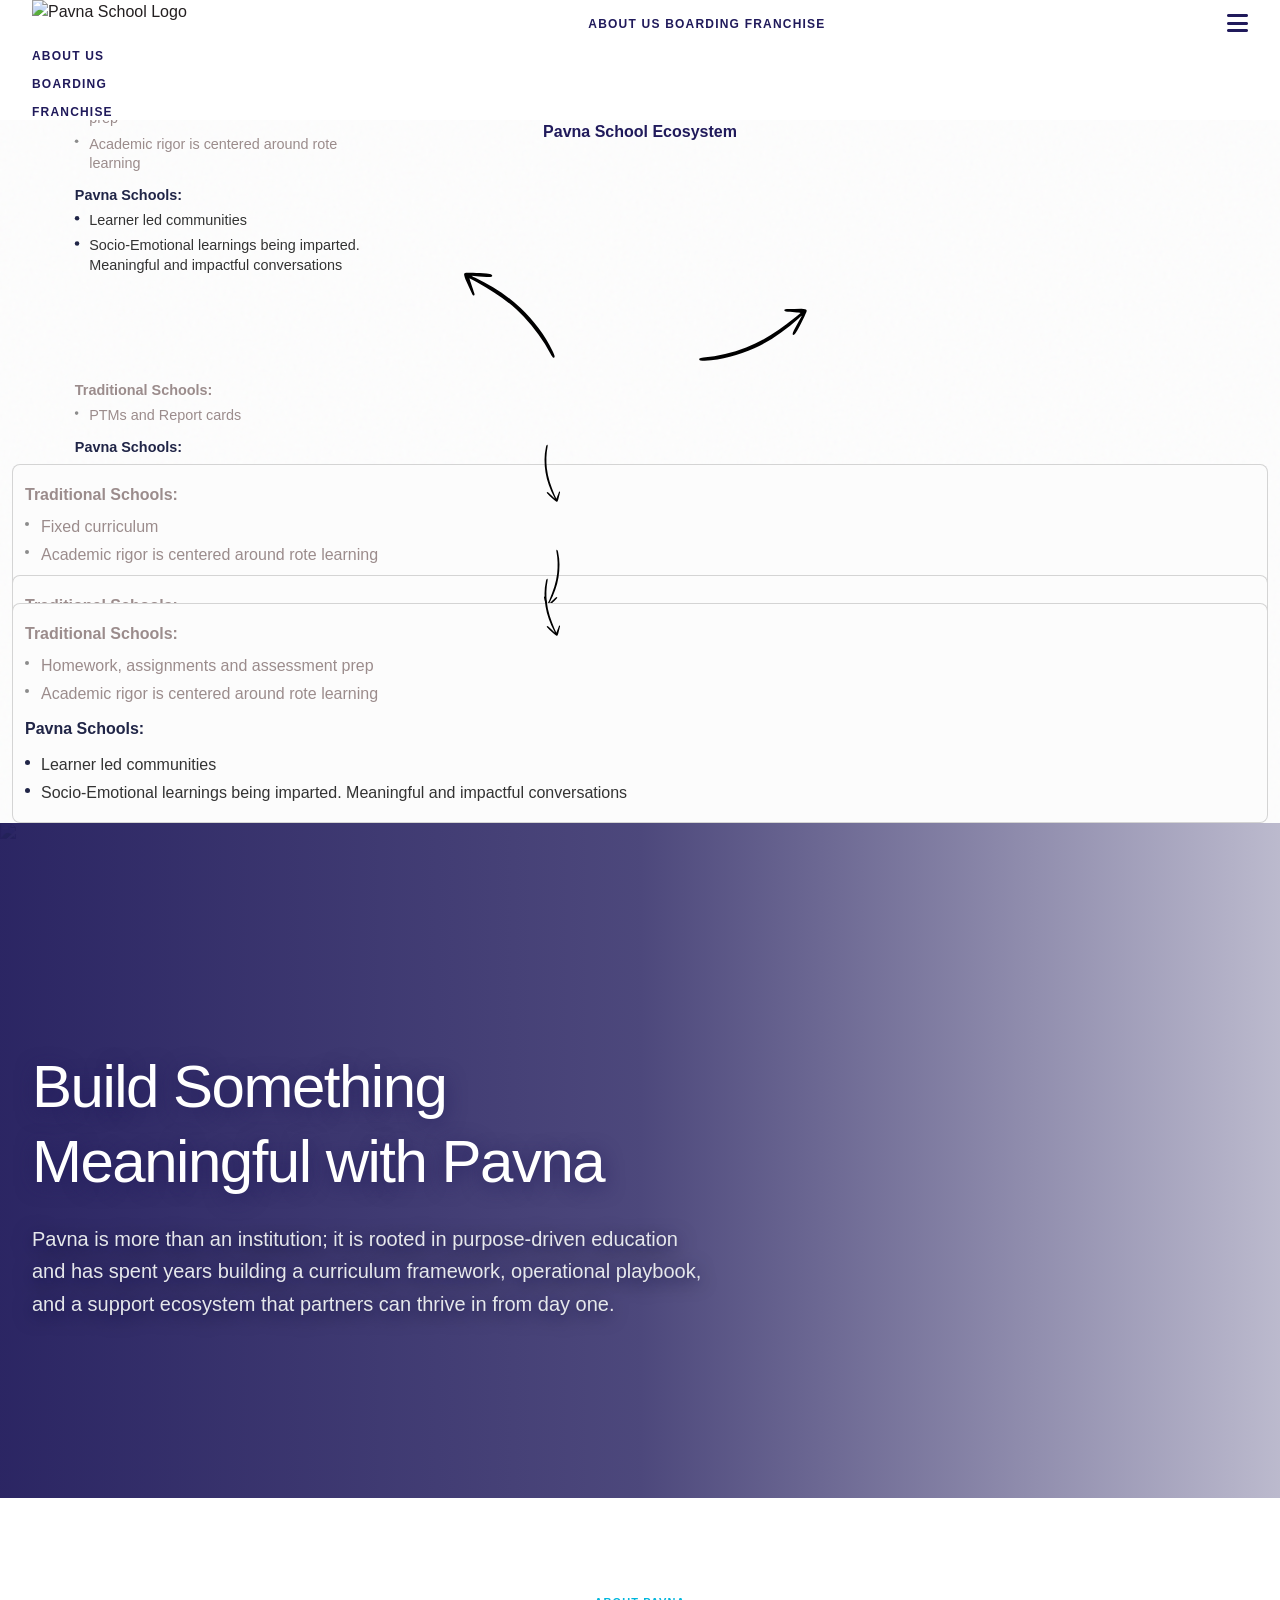
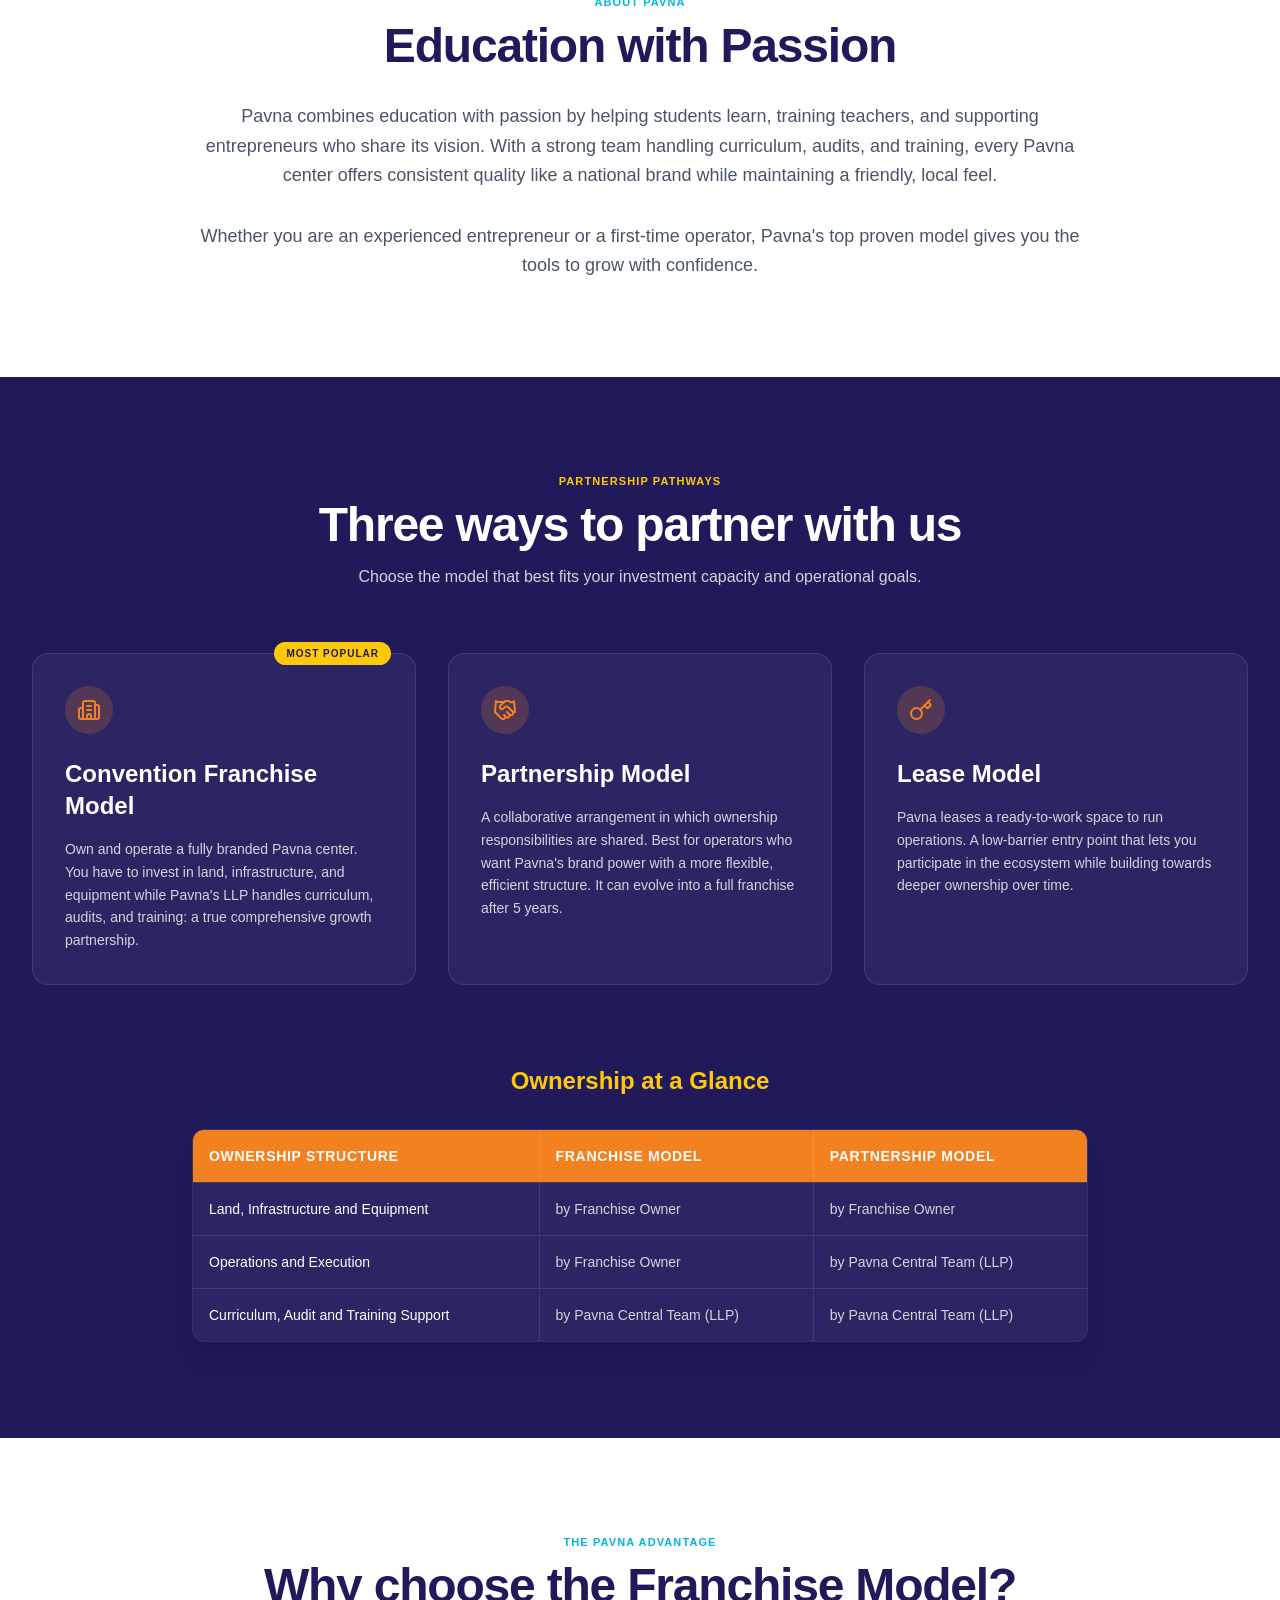
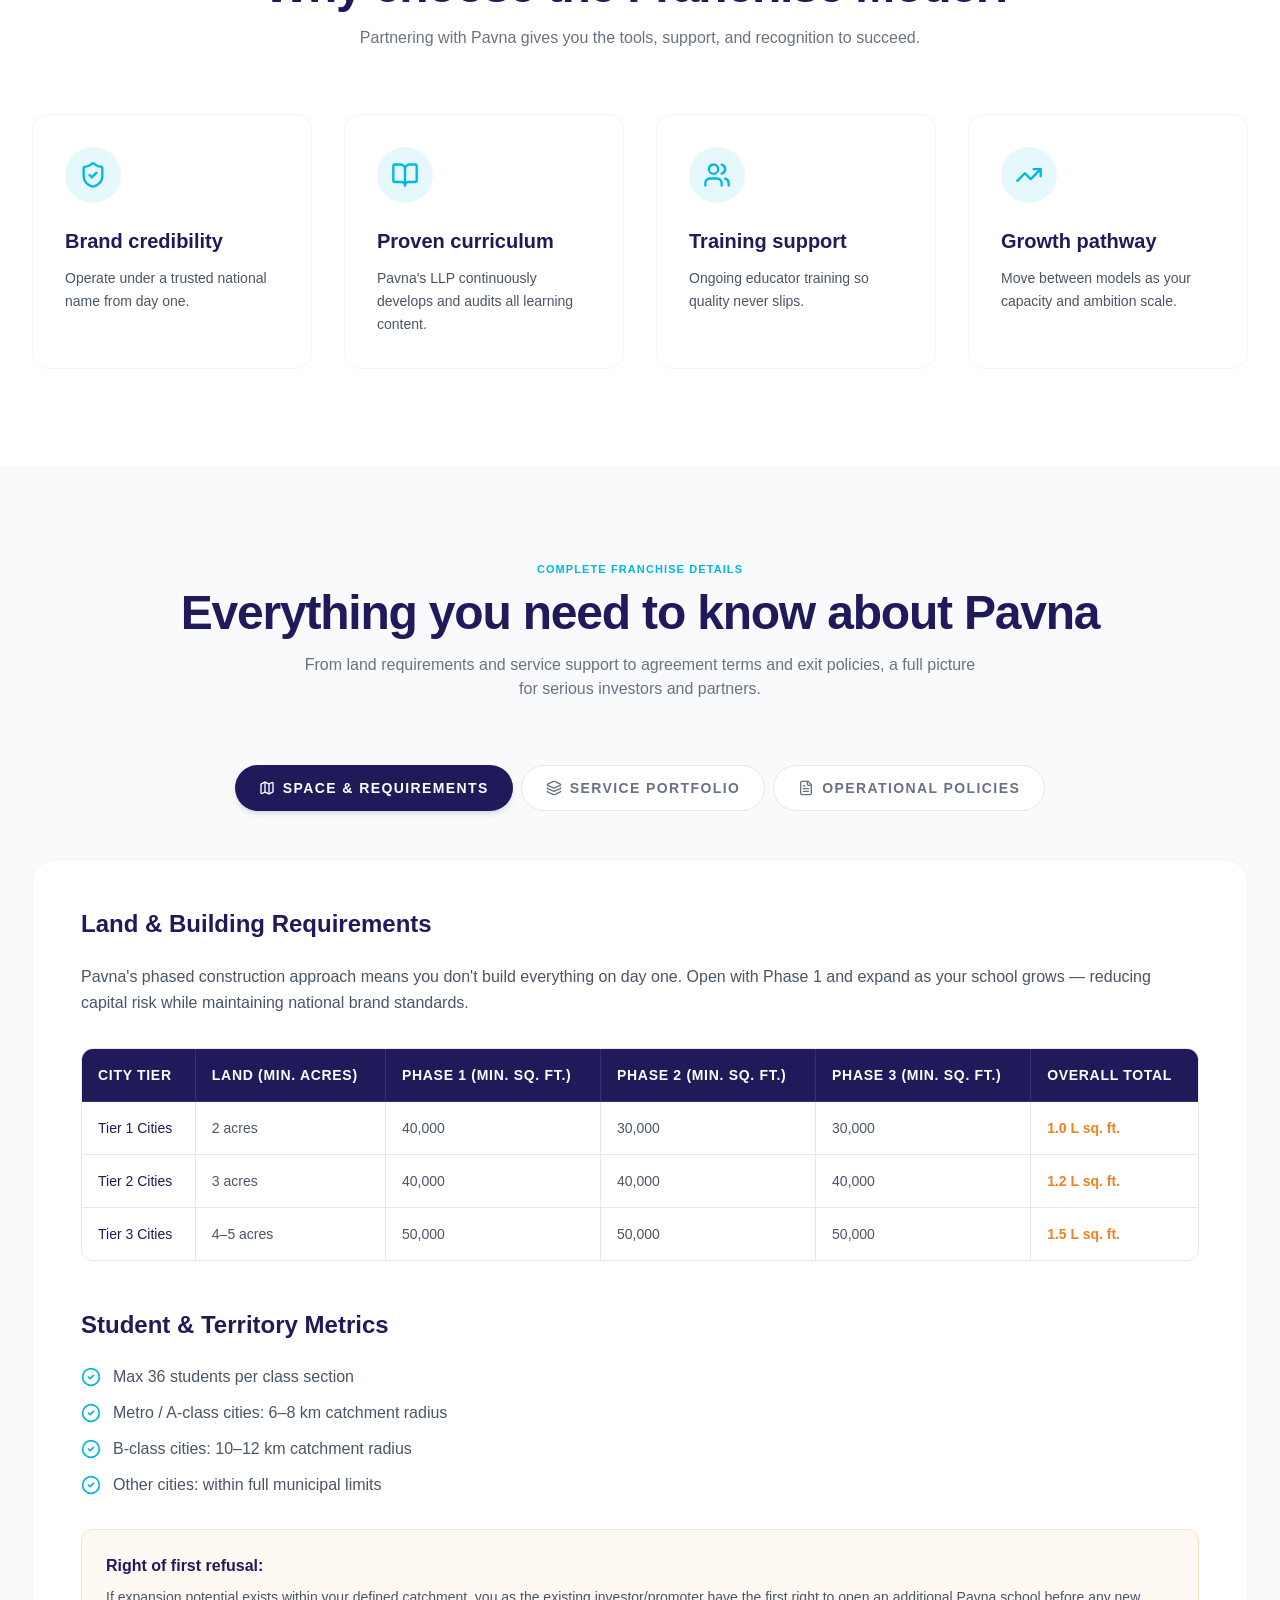
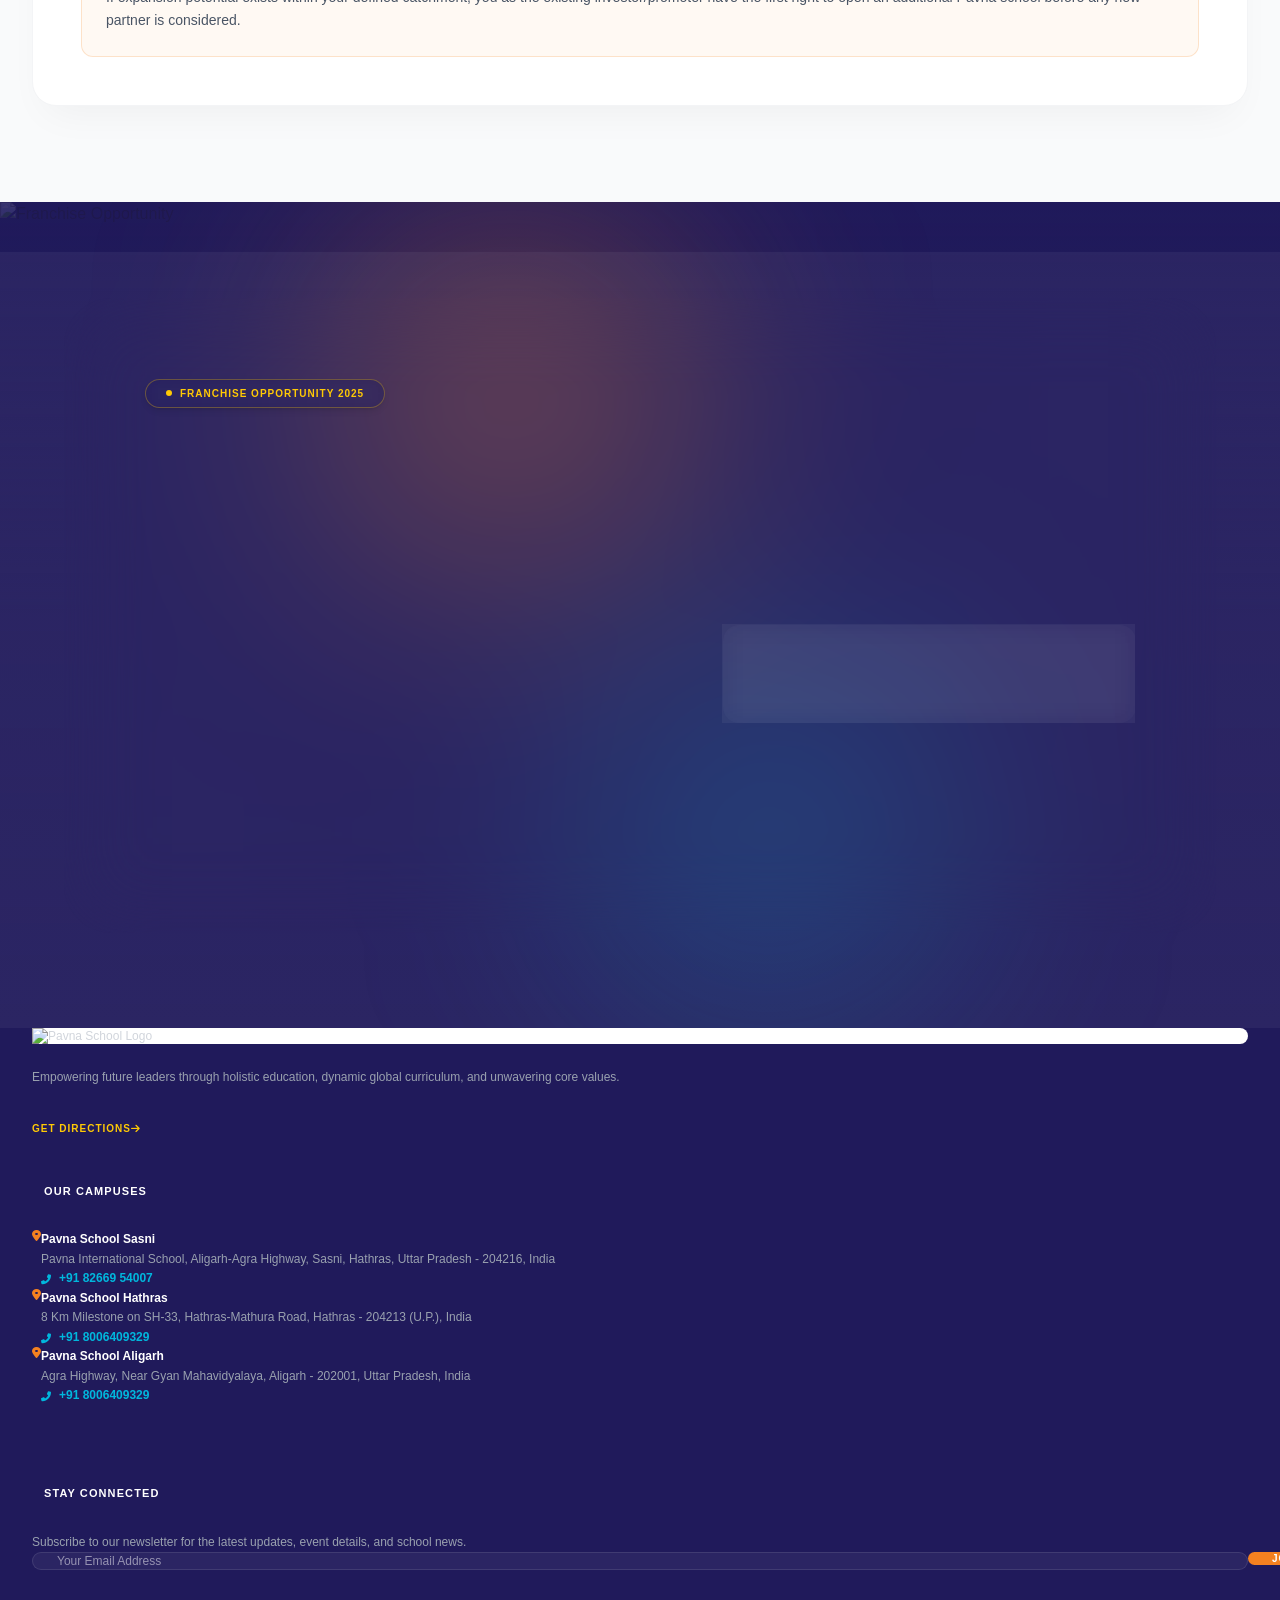
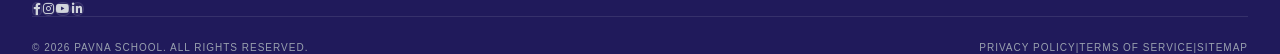
==== commit b5a1ed52: "commit" ====
--- a/Combined-Static-Website/franchise.html
+++ b/Combined-Static-Website/franchise.html
@@ -1,162 +1,805 @@
 <!doctype html>
 <html lang="en">
-  <head>
-    <meta charset="UTF-8" />
-    <meta name="viewport" content="width=device-width, initial-scale=1.0" />
-    <title>My Google AI Studio App</title>
-    <script src="https://cdn.tailwindcss.com"></script>
-    <link href="https://cdnjs.cloudflare.com/ajax/libs/font-awesome/6.0.0/css/all.min.css" rel="stylesheet">
-    <script type="module" crossorigin src="./assets/index-C7vKRzNb.js"></script>
-    <link rel="stylesheet" crossorigin href="./assets/index-5EmU7Ebr.css">
-    <script>
-      tailwind.config = {
-        theme: {
-          extend: {
-            colors: {
-              brand: {
-                orange: '#F48120',
-                gray: '#B5B3B3',
-                yellow: '#FFCA05',
-                sky: '#00B7DD',
-                navy: '#201A5B',
-                white: '#FFFFFF',
-                black: '#231F20',
-                darkOrange: '#DF6B22',
-                lightGray: '#DAD9D8',
-                darkSky: '#0095C1'
-              }
-            },
-            fontFamily: {
-              serif: ['"Gill Sans"', '"Gill Sans MT"', 'Calibri', 'sans-serif'],
-              sans: ['"Gill Sans"', '"Gill Sans MT"', 'Calibri', 'sans-serif'],
-            },
-            letterSpacing: {
-              widest: '.15em',
-            },
-            boxShadow: {
-              soft: '0 20px 40px -15px rgba(0,0,0,0.05)',
-              glow: '0 10px 30px -10px rgba(244,129,32,0.4)',
-              float: '0 25px 50px -12px rgba(32,26,91,0.15)'
+
+<head>
+  <meta charset="UTF-8" />
+  <meta name="viewport" content="width=device-width, initial-scale=1.0" />
+  <title>My Google AI Studio App</title>
+  <script src="https://cdn.tailwindcss.com"></script>
+  <link href="https://cdnjs.cloudflare.com/ajax/libs/font-awesome/6.0.0/css/all.min.css" rel="stylesheet">
+  <script type="module" crossorigin src="./assets/index-C7vKRzNb.js"></script>
+  <link rel="stylesheet" crossorigin href="./assets/index-5EmU7Ebr.css">
+  <style>
+    @font-face {
+      font-family: GillSans;
+      src: url(../font/Gill_Sans.otf);
+    }
+
+    @font-face {
+      font-family: GillSans700;
+      src: url(../font/Gill_Sans_Bold.otf);
+    }
+
+    /* Custom fonts */
+    .font-gill {
+      font-family: GillSans, sans-serif;
+    }
+
+    .font-gill-bold {
+      font-family: GillSans700, sans-serif;
+    }
+
+    /* Colors not in Tailwind default palette */
+    .text-colorOne {
+      color: #201a5b;
+    }
+
+    .text-colorThree {
+      color: #9b8c8c;
+    }
+
+    .text-navy {
+      color: #202547;
+    }
+
+    .text-teal-custom {
+      color: #00a99d;
+    }
+
+    .text-dark-custom {
+      color: #333333;
+    }
+
+    .bg-orange-circle {
+      background-color: rgba(243, 121, 32, 0.8);
+      border: 4px solid #ccc2ad;
+    }
+
+    .bg-yellow-circle {
+      background-color: rgba(253, 185, 19, 0.8);
+      border: 4px solid #ccca97;
+    }
+
+    .bg-blue-circle {
+      background-color: rgba(0, 174, 239, 0.8);
+      border: 4px solid #82b7cc;
+    }
+
+    /* Paper texture overlay */
+    .paper-texture {
+      position: absolute;
+      inset: 0;
+      background-image: url("data:image/svg+xml,%3Csvg viewBox='0 0 200 200' xmlns='http://www.w3.org/2000/svg'%3E%3Cfilter id='noiseFilter'%3E%3CfeTurbulence type='fractalNoise' baseFrequency='0.8' numOctaves='3' stitchTiles='stitch'/%3E%3C/filter%3E%3Crect width='100%25' height='100%25' filter='url(%23noiseFilter)'/%3E%3C/svg%3E");
+      opacity: 0.03;
+      pointer-events: none;
+      z-index: 0;
+    }
+
+    /* SVG arrows bg */
+    .svg-bg {
+      height: 430px;
+      width: 650px;
+      top: 14%;
+      left: 19%;
+      z-index: 10;
+      transform: translate(3%, 12%);
+    }
+
+    /* Venn container */
+    .venn-container {
+      width: 460px;
+      height: 460px;
+      flex-shrink: 0;
+      position: relative;
+    }
+
+    /* Circle positions */
+    .circle-students {
+      position: absolute;
+      top: 0;
+      left: 50%;
+      transform: translateX(-50%);
+      align-items: flex-start;
+      justify-content: center;
+      padding-top: 4rem;
+    }
+
+    .circle-parents {
+      position: absolute;
+      bottom: 1rem;
+      left: 0.5rem;
+      align-items: flex-start;
+      justify-content: flex-start;
+      padding-top: 6rem;
+      padding-left: 2.5rem;
+    }
+
+    .circle-teachers {
+      position: absolute;
+      bottom: 1rem;
+      right: 0.5rem;
+      align-items: flex-start;
+      justify-content: flex-start;
+      padding-top: 6rem;
+      padding-left: 7rem;
+    }
+
+    /* Desktop layout scale */
+    .desktop-layout {
+      height: 500px;
+      transform: scale(0.9);
+      transform-origin: top;
+    }
+
+    /* Hover card */
+    .card-hover-effect:hover {
+      background-color: #fff;
+      border-radius: 10px;
+      padding: 15px;
+      box-shadow: 0 4px 10px rgba(0, 0, 0, 0.1);
+    }
+
+    /* Mobile eco card */
+    .eco-md-card {
+      border-radius: 8px;
+      border: 1px solid rgba(0, 0, 0, 0.16);
+      background-color: #fcfcfc;
+      box-shadow: none;
+      padding: 12px;
+    }
+
+    /* Custom bullet lists */
+    .custom-bullet-list {
+      list-style: none;
+      padding-left: 1rem;
+    }
+
+    .custom-bullet-list li {
+      position: relative;
+      margin-bottom: 0.375rem;
+    }
+
+    .custom-bullet-list li::before {
+      content: "";
+      position: absolute;
+      left: -1rem;
+      top: 0.375rem;
+      border-radius: 50%;
+    }
+
+    .bullet-gray li::before {
+      width: 4px;
+      height: 4px;
+      background-color: #8c8c8c;
+    }
+
+    .bullet-navy li::before {
+      width: 5px;
+      height: 5px;
+      background-color: #202547;
+      top: 0.4rem;
+    }
+
+    /* Underline custom */
+    .underline-custom {
+      text-decoration: underline;
+      text-decoration-thickness: 1px;
+      text-underline-offset: 2px;
+    }
+
+    /* Line height helpers */
+    .lh-35 {
+      line-height: 35px;
+    }
+
+    .lh-snug {
+      line-height: 1.375;
+    }
+
+    /* Center logo absolute */
+    .center-absolute {
+      position: absolute;
+      top: 50%;
+      left: 50%;
+      transform: translate(-50%, -50%);
+    }
+  </style>
+  <style>
+    @font-face {
+      font-family: GillSans;
+      src: url(../font/Gill_Sans.otf);
+    }
+
+    @font-face {
+      font-family: GillSans700;
+      src: url(../font/Gill_Sans_Bold.otf);
+    }
+
+    /* Custom fonts */
+    .font-gill {
+      font-family: GillSans, sans-serif;
+    }
+
+    .font-gill-bold {
+      font-family: GillSans700, sans-serif;
+    }
+
+    /* Colors not in Tailwind default palette */
+    .text-colorOne {
+      color: #201a5b;
+    }
+
+    .text-colorThree {
+      color: #9b8c8c;
+    }
+
+    .text-navy {
+      color: #202547;
+    }
+
+    .text-teal-custom {
+      color: #00a99d;
+    }
+
+    .text-dark-custom {
+      color: #333333;
+    }
+
+    .bg-orange-circle {
+      background-color: rgba(243, 121, 32, 0.8);
+      border: 4px solid #ccc2ad;
+    }
+
+    .bg-yellow-circle {
+      background-color: rgba(253, 185, 19, 0.8);
+      border: 4px solid #ccca97;
+    }
+
+    .bg-blue-circle {
+      background-color: rgba(0, 174, 239, 0.8);
+      border: 4px solid #82b7cc;
+    }
+
+    /* Paper texture overlay */
+    .paper-texture {
+      position: absolute;
+      inset: 0;
+      background-image: url("data:image/svg+xml,%3Csvg viewBox='0 0 200 200' xmlns='http://www.w3.org/2000/svg'%3E%3Cfilter id='noiseFilter'%3E%3CfeTurbulence type='fractalNoise' baseFrequency='0.8' numOctaves='3' stitchTiles='stitch'/%3E%3C/filter%3E%3Crect width='100%25' height='100%25' filter='url(%23noiseFilter)'/%3E%3C/svg%3E");
+      opacity: 0.03;
+      pointer-events: none;
+      z-index: 0;
+    }
+
+    /* SVG arrows bg */
+    .svg-bg {
+      height: 430px;
+      width: 650px;
+      top: 14%;
+      left: 19%;
+      z-index: 10;
+      transform: translate(3%, 12%);
+    }
+
+    /* Venn container */
+    .venn-container {
+      width: 460px;
+      height: 460px;
+      flex-shrink: 0;
+      position: relative;
+    }
+
+    /* Circle positions */
+    .circle-students {
+      position: absolute;
+      top: 0;
+      left: 50%;
+      transform: translateX(-50%);
+      align-items: flex-start;
+      justify-content: center;
+      padding-top: 4rem;
+    }
+
+    .circle-parents {
+      position: absolute;
+      bottom: 1rem;
+      left: 0.5rem;
+      align-items: flex-start;
+      justify-content: flex-start;
+      padding-top: 6rem;
+      padding-left: 2.5rem;
+    }
+
+    .circle-teachers {
+      position: absolute;
+      bottom: 1rem;
+      right: 0.5rem;
+      align-items: flex-start;
+      justify-content: flex-start;
+      padding-top: 6rem;
+      padding-left: 7rem;
+    }
+
+    /* Desktop layout scale */
+    .desktop-layout {
+      height: 500px;
+      transform: scale(0.9);
+      transform-origin: top;
+    }
+
+    /* Hover card */
+    .card-hover-effect:hover {
+      background-color: #fff;
+      border-radius: 10px;
+      padding: 15px;
+      box-shadow: 0 4px 10px rgba(0, 0, 0, 0.1);
+    }
+
+    /* Mobile eco card */
+    .eco-md-card {
+      border-radius: 8px;
+      border: 1px solid rgba(0, 0, 0, 0.16);
+      background-color: #fcfcfc;
+      box-shadow: none;
+      padding: 12px;
+    }
+
+    /* Custom bullet lists */
+    .custom-bullet-list {
+      list-style: none;
+      padding-left: 1rem;
+    }
+
+    .custom-bullet-list li {
+      position: relative;
+      margin-bottom: 0.375rem;
+    }
+
+    .custom-bullet-list li::before {
+      content: "";
+      position: absolute;
+      left: -1rem;
+      top: 0.375rem;
+      border-radius: 50%;
+    }
+
+    .bullet-gray li::before {
+      width: 4px;
+      height: 4px;
+      background-color: #8c8c8c;
+    }
+
+    .bullet-navy li::before {
+      width: 5px;
+      height: 5px;
+      background-color: #202547;
+      top: 0.4rem;
+    }
+
+    /* Underline custom */
+    .underline-custom {
+      text-decoration: underline;
+      text-decoration-thickness: 1px;
+      text-underline-offset: 2px;
+    }
+
+    /* Line height helpers */
+    .lh-35 {
+      line-height: 35px;
+    }
+
+    .lh-snug {
+      line-height: 1.375;
+    }
+
+    /* Center logo absolute */
+    .center-absolute {
+      position: absolute;
+      top: 50%;
+      left: 50%;
+      transform: translate(-50%, -50%);
+    }
+  </style>
+  <script>
+    tailwind.config = {
+      theme: {
+        extend: {
+          colors: {
+            brand: {
+              orange: '#F48120',
+              gray: '#B5B3B3',
+              yellow: '#FFCA05',
+              sky: '#00B7DD',
+              navy: '#201A5B',
+              white: '#FFFFFF',
+              black: '#231F20',
+              darkOrange: '#DF6B22',
+              lightGray: '#DAD9D8',
+              darkSky: '#0095C1'
             }
+          },
+          fontFamily: {
+            serif: ['"Gill Sans"', '"Gill Sans MT"', 'Calibri', 'sans-serif'],
+            sans: ['"Gill Sans"', '"Gill Sans MT"', 'Calibri', 'sans-serif'],
+          },
+          letterSpacing: {
+            widest: '.15em',
+          },
+          boxShadow: {
+            soft: '0 20px 40px -15px rgba(0,0,0,0.05)',
+            glow: '0 10px 30px -10px rgba(244,129,32,0.4)',
+            float: '0 25px 50px -12px rgba(32,26,91,0.15)'
           }
         }
       }
-    </script>
-  </head>
-  <body class="font-sans text-brand-black antialiased bg-white selection:bg-brand-orange selection:text-white">
-    <header id="main-header"
-      class="fixed top-0 left-0 w-full z-50 bg-white shadow-sm transition-transform duration-300 transform translate-y-0">
-      <nav class="bg-transparent">
-        <div class="container mx-auto px-8 py-5 flex justify-between items-center">
-          <a href="index.html" class="flex items-center cursor-pointer group">
+    }
+  </script>
+</head>
+
+<body class="font-sans text-brand-black antialiased bg-white selection:bg-brand-orange selection:text-white">
+  <header id="main-header"
+    class="fixed top-0 left-0 w-full z-50 bg-white shadow-sm transition-transform duration-300 transform translate-y-0">
+    <nav class="bg-transparent">
+      <div class="container mx-auto px-8 py-5 flex justify-between items-center">
+        <a href="index.html" class="flex items-center cursor-pointer group">
+          <img src="https://i.postimg.cc/bvqjtjRQ/logo.png" alt="Pavna School Logo"
+            class="h-12 md:h-14 w-auto object-contain transition-transform duration-300 group-hover:scale-105">
+        </a>
+        <div class="hidden lg:flex items-center space-x-12 text-xs font-bold tracking-widest uppercase text-brand-navy">
+          <a href="index.html"
+            class="hover:text-brand-orange transition-colors duration-300 border-b-2 border-transparent hover:border-brand-orange pb-1">About
+            Us</a>
+          <a href="boarding.html"
+            class="hover:text-brand-orange transition-colors duration-300 border-b-2 border-transparent hover:border-brand-orange pb-1">Boarding</a>
+          <a href="franchise.html"
+            class="hover:text-brand-orange transition-colors duration-300 border-b-2 border-transparent hover:border-brand-orange pb-1">Franchise</a>
+        </div>
+        <button id="mobile-menu-btn-franchise" aria-expanded="false" aria-controls="mobile-menu-franchise"
+          class="lg:hidden text-2xl text-brand-navy hover:text-brand-orange transition-colors">
+          <i class="fas fa-bars"></i>
+        </button>
+      </div>
+      <div id="mobile-menu-franchise" class="lg:hidden hidden px-8 pb-5">
+        <div
+          class="flex flex-col gap-3 text-xs font-bold tracking-widest uppercase text-brand-navy border-t border-gray-200 pt-4">
+          <a href="index.html" class="hover:text-brand-orange transition-colors duration-300">About Us</a>
+          <a href="boarding.html" class="hover:text-brand-orange transition-colors duration-300">Boarding</a>
+          <a href="franchise.html" class="hover:text-brand-orange transition-colors duration-300">Franchise</a>
+        </div>
+      </div>
+    </nav>
+  </header>
+  <div class="relative overflow-hidden flex flex-col items-center py-8 md:py-10" style="background-color: #fdfdfd;">
+    <div class="paper-texture"></div>
+
+    <!-- Main Container -->
+    <div class="relative w-full px-3 xl:px-4 flex flex-col transition-all z-[1] max-w-[1300px]">
+
+      <!-- Heading -->
+      <h3 class="font-gill-bold text-colorOne text-center text-[33px] md:text-[42px] font-bold py-4">
+        Pavna School Ecosystem
+      </h3>
+
+      <!-- ===== DESKTOP LAYOUT ===== -->
+      <div class="hidden lg:flex w-full justify-center items-center gap-4 relative mt-5 desktop-layout z-[1]">
+
+        <!-- SVG Arrows -->
+        <svg xmlns="http://www.w3.org/2000/svg" class="absolute pointer-events-none svg-bg" viewBox="0 0 635 557"
+          fill="none">
+          <g clip-path="url(#clip0_604_6404)">
+            <path
+              d="M608.051 89.7978C604.423 96.4258 600.917 102.772 597.436 109.126C596.737 110.389 596.245 111.282 595.608 113.008C595.123 114.285 594.148 117.015 595.529 117.216C596.691 117.254 597.527 117.125 598.939 115.043C602.561 109.648 605.421 103.76 608.286 97.934C610.814 92.7876 612.668 88.8258 614.656 84.1444C615.585 81.9579 614.857 80.7128 612.854 80.3317C611.056 79.9903 609.219 79.606 607.379 79.6327C600.747 79.6904 594.135 79.9314 587.491 80.1031C586.666 80.119 586.024 80.0789 585.039 80.2465C583.846 80.4619 582.969 80.5487 582.881 81.7833C582.786 82.9568 584.276 83.4003 585.074 83.4636C591.729 84.1487 605.49 85.3177 606.201 85.5576C602.974 88.3217 600.039 90.9489 596.968 93.4127C575.507 110.466 553.149 125.805 527.862 135.482C507.846 143.143 487.425 148.197 466.426 149.939C465.186 150.05 463.935 150.275 462.733 150.517C461.101 150.82 460.29 151.281 460.342 152.181C460.655 153.845 461.799 153.937 462.702 154.094C464.5 154.435 466.407 154.373 468.255 154.319C492.988 153.336 516.662 146.497 539.725 136.364C563.396 125.966 584.133 110.492 603.778 93.1504C604.783 92.1954 607.467 90.0714 608.051 89.7978Z"
+              fill="black" />
+          </g>
+          <path
+            d="M132.635 31.9629C140.097 32.5843 147.255 33.2109 154.409 33.8095C155.835 33.9354 156.842 34.0226 158.653 33.8796C160 33.7878 162.851 33.5302 162.442 32.0752C161.981 30.9088 161.509 30.14 159.048 29.6751C152.69 28.5077 146.217 28.3152 139.795 28.0886C134.125 27.8926 129.799 27.8315 124.774 27.9607C122.427 28.0212 121.626 29.2982 122.14 31.4494C122.602 33.3799 123.043 35.3694 123.851 37.1768C126.731 43.7094 129.765 50.14 132.751 56.6326C133.117 57.4415 133.355 58.0946 133.925 58.9942C134.626 60.0775 135.077 60.9052 136.216 60.44C137.304 60.0088 137.065 58.3369 136.781 57.519C134.554 50.6313 129.73 36.5007 129.64 35.6896C133.483 37.6439 137.079 39.3705 140.587 41.305C164.956 54.8954 188.179 70.1407 207.597 90.8152C222.968 107.18 236.186 125.113 246.695 145.099C247.323 146.276 248.057 147.412 248.786 148.492C249.752 149.971 250.51 150.567 251.29 150.113C252.642 149.058 252.235 147.886 251.991 146.922C251.529 144.991 250.66 143.134 249.824 141.33C238.4 117.312 222.202 96.9616 203.326 78.6899C183.953 59.9351 161.302 46.3536 137.449 34.6876C136.168 34.1211 133.129 32.4181 132.635 31.9629Z"
+            fill="black" />
+          <g clip-path="url(#clip1_604_6404)">
+            <path
+              d="M66.9251 402.367C81.1357 408.372 84.7523 412.244 98.3799 417.997C101.101 419.134 109.29 422.851 112.542 424.756C114.97 426.15 121.479 428.814 119.741 430.645C118.103 431.989 115.252 429.137 110.391 427.552C97.8509 423.405 95.0023 421.316 82.9809 415.68C72.3681 410.697 66.3741 408.217 57.1728 403.34C52.8756 401.062 51.8172 398.877 54.2178 396.085C56.3735 393.581 62.7488 389.208 65.4617 387.214C75.1896 379.965 65.9998 386.343 75.8972 379.254C77.1192 378.366 90.0323 366.375 91.6922 365.538C93.7182 364.544 95.1103 363.706 96.9026 365.475C98.6223 367.143 89.7734 372.945 88.697 373.924C79.9369 382.32 61.6795 395.293 60.9674 396.443C69.3878 397.051 87.6427 400.759 95.4317 401.086C149.639 403.123 199.489 399.123 249.322 385.78C288.769 375.219 351.376 349.69 358.884 340.285C360.838 339.082 363.421 337.626 365.496 336.662C368.278 335.314 369.304 335.988 370.44 337.405C372.227 340.267 370.316 340.599 369.214 341.836C366.509 343.387 365.773 343.405 363.011 345.369C326.975 363.954 282.811 385.692 235.599 395.887C187.145 406.354 133.219 409.003 81.2643 404.521C78.5149 404.189 68.1436 402.135 66.9251 402.367Z"
+              fill="black" />
+          </g>
+          <defs>
+            <clipPath id="clip0_604_6404">
+              <rect width="160.494" height="149.146" fill="white"
+                transform="matrix(0.319447 -0.947604 -0.947604 -0.319447 582.766 217.092)" />
+            </clipPath>
+            <clipPath id="clip1_604_6404">
+              <rect width="328.833" height="268.598" fill="white"
+                transform="translate(279.551 573.379) rotate(-148.225)" />
+            </clipPath>
+          </defs>
+        </svg>
+
+        <!-- Left Column -->
+        <div class="flex flex-col justify-between relative z-[1] -mr-4" style="height: 400px; width: 320px;">
+
+          <!-- Students Text -->
+          <div class="card-hover-effect transition-all flex flex-col items-start gap-2 opacity-100 z-[2]"
+            style="margin-top: -6rem;">
+            <h3 class="text-colorThree font-gill-bold text-[18px] font-bold lh-35 mb-0">Traditional Schools:</h3>
+            <ul class="custom-bullet-list bullet-gray font-gill text-colorThree text-base lh-snug mb-0">
+              <li>Homework, assignments and assessment prep</li>
+              <li>Academic rigor is centered around rote learning</li>
+            </ul>
+            <h3 class="text-[18px] font-bold lh-35 text-navy mb-0 font-gill-bold">Pavna Schools:</h3>
+            <ul class="custom-bullet-list font-gill bullet-navy text-base text-dark-custom lh-snug mb-0">
+              <li>Learner led communities</li>
+              <li>Socio-Emotional learnings being imparted. Meaningful and impactful conversations</li>
+            </ul>
+          </div>
+
+          <!-- Parents Text -->
+          <div class="card-hover-effect transition-all flex flex-col items-start gap-2 opacity-100 z-[2]"
+            style="margin-bottom: -2rem;">
+            <h3 class="text-colorThree font-gill-bold text-[18px] font-bold lh-35 mb-0">Traditional Schools:</h3>
+            <ul class="custom-bullet-list bullet-gray font-gill text-colorThree text-base lh-snug mb-0">
+              <li>PTMs and Report cards</li>
+            </ul>
+            <h3 class="text-[18px] font-bold lh-35 text-navy mb-0 font-gill-bold">Pavna Schools:</h3>
+            <ul class="custom-bullet-list font-gill bullet-navy text-base text-dark-custom lh-snug mb-0">
+              <li>Parent learning interventions</li>
+              <li>Parents co-architecting via feedback loops and co-curricular participation</li>
+            </ul>
+          </div>
+        </div>
+
+        <!-- Center: Venn Diagram -->
+        <div class="venn-container z-[1]">
+          <!-- Students Circle -->
+          <div
+            class="circle-students bg-orange-circle w-[260px] h-[260px] rounded-full flex absolute cursor-pointer transition-all duration-300 z-10">
+            <span class="font-bold text-2xl tracking-wide text-navy">Students</span>
+          </div>
+          <!-- Parents Circle -->
+          <div
+            class="circle-parents bg-yellow-circle w-[260px] h-[260px] rounded-full flex absolute cursor-pointer transition-all duration-300 z-10">
+            <span class="font-bold text-2xl tracking-wide text-navy">Parents</span>
+          </div>
+          <!-- Teachers Circle -->
+          <div
+            class="circle-teachers bg-blue-circle w-[260px] h-[260px] rounded-full flex absolute cursor-pointer transition-all duration-300 z-10">
+            <span class="font-bold text-2xl tracking-wide text-navy">Teachers</span>
+          </div>
+          <!-- Center Logo -->
+          <div
+            class="center-absolute bg-white rounded-full shadow-md p-3 flex items-center justify-center pointer-events-none z-[30] w-32 h-32">
+            <img src="https://iili.io/qtjzssa.png" alt="Pavna Logo" class="w-full h-full object-contain" />
+          </div>
+        </div>
+
+        <!-- Right Column -->
+        <div class="flex flex-col justify-start relative z-[1] pt-5 -ml-4" style="height: 400px; width: 340px;">
+          <!-- Teachers Text -->
+          <div class="card-hover-effect transition-all flex flex-col items-start gap-2 opacity-100">
+            <h3 class="text-colorThree font-gill-bold text-[18px] font-bold lh-35 mb-0">Traditional Schools:</h3>
+            <ul class="custom-bullet-list bullet-gray font-gill text-colorThree text-base lh-snug mb-0">
+              <li>Fixed curriculum</li>
+              <li>Academic rigor is centered around rote learning</li>
+            </ul>
+            <h3 class="text-[18px] font-bold lh-35 text-navy mb-0 font-gill-bold">Pavna Schools:</h3>
+            <ul class="custom-bullet-list font-gill bullet-navy text-base text-dark-custom lh-snug mb-0">
+              <li><span><strong class="text-teal-custom underline-custom">Inquiry based learning</strong> - teacher
+                  training programs are in progress. Year long calendar</span></li>
+              <li><span>Introducing Montessori system!</span></li>
+              <li><span><strong class="text-teal-custom underline-custom">SEEL (Social Emotional and Ethical
+                    Learning)</strong> - focus on self and environment and community engagement</span></li>
+              <li><span>Co-Curricular, <strong class="text-teal-custom underline-custom">Super-Curricular</strong>
+                  activities as essentials</span></li>
+            </ul>
+          </div>
+        </div>
+      </div><!-- end desktop -->
+
+      <!-- ===== MOBILE/TABLET LAYOUT ===== -->
+      <div class="flex lg:hidden flex-col items-center gap-4 relative z-[1] mt-4 w-full">
+        <img src="https://iili.io/qtGMzdb.png" class="mb-2" alt="" />
+
+        <div class="w-full flex flex-col gap-5 max-w-[400px]">
+
+          <!-- Students Mobile -->
+          <div class="transition-all opacity-100 px-2">
+            <img src="https://iili.io/qtGMKI2.webp" class="w-full px-5 md:px-0" alt="" />
+            <div class="eco-md-card relative flex flex-col items-start gap-2" style="margin-top: -15%;">
+              <svg xmlns="http://www.w3.org/2000/svg" width="75" height="73" viewBox="0 0 75 73" fill="none"
+                class="absolute" style="top: -10%; left: 40%;">
+                <g clip-path="url(#clip0_1674_2472)">
+                  <path
+                    d="M39.842 61.8323C37.9727 60.0172 36.1858 58.269 34.394 56.528C34.0382 56.1794 33.7868 55.9338 33.2726 55.5614C32.8934 55.2812 32.0775 54.7027 31.8886 55.1326C31.7726 55.5068 31.7413 55.7913 32.3043 56.4502C33.7665 58.1452 35.4592 59.6393 37.1312 61.1296C38.6084 62.4448 39.7536 63.4276 41.1249 64.5228C41.7654 65.0342 42.2417 64.9167 42.5454 64.3016C42.8178 63.7495 43.108 63.1884 43.2625 62.5874C43.832 60.4243 44.3391 58.2503 44.872 56.0727C44.94 55.8028 45.0102 55.5977 45.0423 55.261C45.0769 54.8523 45.126 54.5589 44.7257 54.4119C44.3461 54.2688 44.0672 54.711 43.9754 54.9645C43.1583 57.0638 41.5506 61.4283 41.4081 61.6368C40.7807 60.3222 40.1725 59.1157 39.6305 57.8806C35.8971 49.2657 32.81 40.5229 31.8548 31.37C31.0986 24.1249 31.2401 16.9974 32.5278 9.99924C32.601 9.58524 32.6376 9.15674 32.6643 8.74261C32.7092 8.18267 32.6286 7.8745 32.3266 7.80522C31.7486 7.74779 31.6167 8.1112 31.4845 8.38997C31.2121 8.94207 31.0637 9.56836 30.9171 10.1748C29.0472 18.315 29.2072 26.6714 30.5104 35.1445C31.8473 43.841 35.1228 52.0693 39.1128 60.1213C39.3394 60.5397 39.8034 61.6161 39.842 61.8323Z"
+                    fill="black" />
+                </g>
+                <defs>
+                  <clipPath id="clip0_1674_2472">
+                    <rect width="55.387" height="50.1567" fill="white"
+                      transform="matrix(0.825678 0.564142 0.564142 -0.825678 0 41.4133)" />
+                  </clipPath>
+                </defs>
+              </svg>
+              <h3 class="font-gill-bold text-colorThree text-[18px] font-bold mb-1 lh-35">Traditional Schools:</h3>
+              <ul class="custom-bullet-list bullet-gray text-colorThree text-base lh-snug">
+                <li>Fixed curriculum</li>
+                <li>Academic rigor is centered around rote learning</li>
+              </ul>
+              <h3 class="text-[18px] font-bold font-gill-bold text-navy mb-2 lh-35">Pavna Schools:</h3>
+              <ul class="custom-bullet-list bullet-navy text-dark-custom lh-snug text-base">
+                <li><span><strong class="text-teal-custom underline-custom">Inquiry based learning</strong> - teacher
+                    training programs are in progress. Year long calendar</span></li>
+                <li><span>Introducing Montessori system!</span></li>
+                <li><span><strong class="text-teal-custom underline-custom">SEEL (Social Emotional and Ethical
+                      Learning)</strong> - focus on self and environment and community engagement</span></li>
+                <li><span>Co-Curricular, <strong class="text-teal-custom underline-custom">Super-Curricular</strong>
+                    activities as essentials</span></li>
+              </ul>
+            </div>
+          </div>
+
+          <!-- Teachers Mobile -->
+          <div class="transition-all opacity-100 px-2">
+            <img src="https://iili.io/qtGM3ml.webp" alt="Teachers" class="w-full px-5 md:px-0" />
+            <div class="eco-md-card relative flex flex-col items-start gap-2" style="margin-top: -15%;">
+              <svg xmlns="http://www.w3.org/2000/svg" width="75" height="73" viewBox="0 0 75 73" fill="none"
+                class="absolute" style="top: -18%; left: 40%;">
+                <g clip-path="url(#clip0_1674_2484)">
+                  <path
+                    d="M34.1853 61.8325C36.0546 60.0174 37.8415 58.2692 39.6334 56.5282C39.9892 56.1796 40.2406 55.934 40.7548 55.5616C41.134 55.2814 41.9499 54.7029 42.1388 55.1328C42.2547 55.507 42.286 55.7915 41.723 56.4503C40.2608 58.1454 38.5681 59.6395 36.8962 61.1298C35.419 62.445 34.2737 63.4278 32.9024 64.5229C32.262 65.0344 31.7857 64.9168 31.4819 64.3018C31.2095 63.7497 30.9193 63.1886 30.7649 62.5876C30.1954 60.4245 29.6882 58.2505 29.1554 56.0729C29.0874 55.803 29.0171 55.5979 28.9851 55.2612C28.9504 54.8525 28.9013 54.5591 29.3017 54.4121C29.6812 54.2688 29.9601 54.711 30.0519 54.9647C30.869 57.064 32.4768 61.4284 32.6192 61.6369C33.2467 60.3224 33.8548 59.1159 34.3968 57.8808C38.1303 49.2659 41.2173 40.5231 42.1725 31.3702C42.9288 24.125 42.7872 16.9976 41.4995 9.99943C41.4263 9.58543 41.3897 9.15693 41.363 8.7428C41.3182 8.18286 41.3987 7.87468 41.7008 7.80541C42.2788 7.74798 42.4106 8.11139 42.5429 8.39015C42.8153 8.94226 42.9637 9.56855 43.1102 10.175C44.9801 18.3151 44.8201 26.6716 43.5169 35.1447C42.1801 43.8412 38.9045 52.0695 34.9145 60.1214C34.688 60.5399 34.2239 61.6163 34.1853 61.8325Z"
+                    fill="black" />
+                </g>
+                <defs>
+                  <clipPath id="clip0_1674_2484">
+                    <rect width="55.387" height="50.1567" fill="white"
+                      transform="translate(74.0273 41.4133) rotate(145.657)" />
+                  </clipPath>
+                </defs>
+              </svg>
+              <h3 class="font-gill-bold text-colorThree text-[18px] font-bold mb-1 lh-35">Traditional Schools:</h3>
+              <ul class="custom-bullet-list bullet-gray text-colorThree text-base lh-snug">
+                <li>PTMs and Report cards</li>
+              </ul>
+              <h3 class="text-[18px] font-bold font-gill-bold text-navy mb-2 lh-35">Pavna Schools:</h3>
+              <ul class="custom-bullet-list bullet-navy text-dark-custom lh-snug text-base">
+                <li>Parent learning interventions</li>
+                <li>Parents co-architecting via feedback loops and co-curricular participation</li>
+              </ul>
+            </div>
+          </div>
+
+          <!-- Parents Mobile -->
+          <div class="transition-all opacity-100 px-2">
+            <img src="https://iili.io/qtGM2e4.webp" alt="Parents" class="w-full px-5 md:px-0" />
+            <div class="eco-md-card relative flex flex-col items-start gap-2" style="margin-top: -15%;">
+              <svg xmlns="http://www.w3.org/2000/svg" width="75" height="73" viewBox="0 0 75 73" fill="none"
+                class="absolute" style="top: -15%; left: 40%;">
+                <g clip-path="url(#clip0_1674_2500)">
+                  <path
+                    d="M39.842 61.8325C37.9727 60.0174 36.1858 58.2692 34.394 56.5282C34.0382 56.1796 33.7868 55.934 33.2726 55.5616C32.8934 55.2814 32.0775 54.7029 31.8886 55.1328C31.7726 55.507 31.7413 55.7915 32.3043 56.4503C33.7665 58.1454 35.4592 59.6395 37.1312 61.1298C38.6084 62.445 39.7536 63.4278 41.1249 64.5229C41.7654 65.0344 42.2417 64.9168 42.5454 64.3018C42.8178 63.7497 43.108 63.1886 43.2625 62.5876C43.832 60.4245 44.3391 58.2505 44.872 56.0729C44.94 55.803 45.0102 55.5979 45.0423 55.2612C45.0769 54.8525 45.126 54.5591 44.7257 54.4121C44.3461 54.2688 44.0672 54.711 43.9754 54.9647C43.1583 57.064 41.5506 61.4284 41.4081 61.6369C40.7807 60.3224 40.1725 59.1159 39.6305 57.8808C35.8971 49.2659 32.81 40.5231 31.8548 31.3702C31.0986 24.125 31.2401 16.9976 32.5278 9.99943C32.601 9.58543 32.6376 9.15693 32.6643 8.7428C32.7092 8.18286 32.6286 7.87468 32.3266 7.80541C31.7486 7.74798 31.6167 8.11139 31.4845 8.39015C31.2121 8.94226 31.0637 9.56855 30.9171 10.175C29.0472 18.3151 29.2072 26.6716 30.5104 35.1447C31.8473 43.8412 35.1228 52.0695 39.1128 60.1214C39.3394 60.5399 39.8034 61.6163 39.842 61.8325Z"
+                    fill="black" />
+                </g>
+                <defs>
+                  <clipPath id="clip0_1674_2500">
+                    <rect width="55.387" height="50.1567" fill="white"
+                      transform="matrix(0.825678 0.564142 0.564142 -0.825678 0 41.4133)" />
+                  </clipPath>
+                </defs>
+              </svg>
+              <h3 class="font-gill-bold text-colorThree text-[18px] font-bold mb-1 lh-35">Traditional Schools:</h3>
+              <ul class="custom-bullet-list bullet-gray text-colorThree text-base lh-snug">
+                <li>Homework, assignments and assessment prep</li>
+                <li>Academic rigor is centered around rote learning</li>
+              </ul>
+              <h3 class="text-[18px] font-bold font-gill-bold text-navy mb-2 lh-35">Pavna Schools:</h3>
+              <ul class="custom-bullet-list bullet-navy text-dark-custom lh-snug text-base">
+                <li>Learner led communities</li>
+                <li>Socio-Emotional learnings being imparted. Meaningful and impactful conversations</li>
+              </ul>
+            </div>
+          </div>
+
+        </div>
+      </div><!-- end mobile -->
+
+    </div>
+  </div>
+  <div class="pt-24">
+    <div id="root"></div>
+  </div>
+  <footer
+    class="relative bg-brand-navy text-gray-300 pt-12 md:pt-16 pb-10 text-xs font-normal overflow-hidden z-20 mt-auto">
+    <div class="absolute inset-0 banner-pattern opacity-10 pointer-events-none"></div>
+    <div class="absolute top-0 left-0 w-full h-1 bg-gradient-to-r from-brand-orange via-brand-yellow to-brand-sky">
+    </div>
+
+    <div class="container mx-auto px-8 relative z-10">
+      <div class="grid grid-cols-1 md:grid-cols-12 gap-12 lg:gap-16 mb-6 border-b border-white/10 pb-10">
+        <div class="md:col-span-4 lg:col-span-4">
+          <div class="mb-6 bg-white inline-block p-3.5 rounded-2xl shadow-lg">
             <img src="https://i.postimg.cc/bvqjtjRQ/logo.png" alt="Pavna School Logo"
-              class="h-12 md:h-14 w-auto object-contain transition-transform duration-300 group-hover:scale-105">
+              class="h-10 md:h-12 w-auto object-contain">
+          </div>
+          <p class="text-gray-400 mb-8 leading-relaxed font-medium text-[13px] pr-4">Empowering future leaders through
+            holistic education, dynamic global curriculum, and unwavering core values.</p>
+          <a href="#"
+            class="inline-flex items-center text-brand-yellow hover:text-white transition-colors font-bold uppercase tracking-widest text-[10px] group">
+            Get Directions <i
+              class="fas fa-arrow-right ml-2 transform group-hover:translate-x-1 transition-transform"></i>
           </a>
-          <div
-            class="hidden lg:flex items-center space-x-12 text-xs font-bold tracking-widest uppercase text-brand-navy">
-            <a href="index.html"
-              class="hover:text-brand-orange transition-colors duration-300 border-b-2 border-transparent hover:border-brand-orange pb-1">About
-              Us</a>
-            <a href="boarding.html"
-              class="hover:text-brand-orange transition-colors duration-300 border-b-2 border-transparent hover:border-brand-orange pb-1">Boarding</a>
-            <a href="franchise.html"
-              class="hover:text-brand-orange transition-colors duration-300 border-b-2 border-transparent hover:border-brand-orange pb-1">Franchise</a>
-          </div>
-          <button id="mobile-menu-btn-franchise" aria-expanded="false" aria-controls="mobile-menu-franchise" class="lg:hidden text-2xl text-brand-navy hover:text-brand-orange transition-colors">
-            <i class="fas fa-bars"></i>
-          </button>
-        </div>
-        <div id="mobile-menu-franchise" class="lg:hidden hidden px-8 pb-5">
-          <div class="flex flex-col gap-3 text-xs font-bold tracking-widest uppercase text-brand-navy border-t border-gray-200 pt-4">
-            <a href="index.html" class="hover:text-brand-orange transition-colors duration-300">About Us</a>
-            <a href="boarding.html" class="hover:text-brand-orange transition-colors duration-300">Boarding</a>
-            <a href="franchise.html" class="hover:text-brand-orange transition-colors duration-300">Franchise</a>
-          </div>
-        </div>
-      </nav>
-    </header>
-    <div class="pt-24">
-      <div id="root"></div>
-    </div>
-    <footer class="relative bg-brand-navy text-gray-300 pt-12 md:pt-16 pb-10 text-xs font-normal overflow-hidden z-20 mt-auto">
-      <div class="absolute inset-0 banner-pattern opacity-10 pointer-events-none"></div>
-      <div class="absolute top-0 left-0 w-full h-1 bg-gradient-to-r from-brand-orange via-brand-yellow to-brand-sky"></div>
-
-      <div class="container mx-auto px-8 relative z-10">
-        <div class="grid grid-cols-1 md:grid-cols-12 gap-12 lg:gap-16 mb-6 border-b border-white/10 pb-10">
-          <div class="md:col-span-4 lg:col-span-4">
-            <div class="mb-6 bg-white inline-block p-3.5 rounded-2xl shadow-lg">
-              <img src="https://i.postimg.cc/bvqjtjRQ/logo.png" alt="Pavna School Logo" class="h-10 md:h-12 w-auto object-contain">
-            </div>
-            <p class="text-gray-400 mb-8 leading-relaxed font-medium text-[13px] pr-4">Empowering future leaders through holistic education, dynamic global curriculum, and unwavering core values.</p>
-            <a href="#" class="inline-flex items-center text-brand-yellow hover:text-white transition-colors font-bold uppercase tracking-widest text-[10px] group">
-              Get Directions <i class="fas fa-arrow-right ml-2 transform group-hover:translate-x-1 transition-transform"></i>
-            </a>
-          </div>
-
-          <div class="md:col-span-4 lg:col-span-4">
-            <h4 class="font-bold mb-8 uppercase tracking-widest text-[11px] text-white flex items-center">
-              <span class="w-2 h-2 bg-brand-orange rounded-full mr-3 shadow-glow"></span> Our Campuses
-            </h4>
-            <div class="space-y-6 mb-8">
-              <div class="flex items-start space-x-3 text-gray-400 text-[12px]">
-                <i class="fas fa-map-marker-alt text-brand-orange mt-1 flex-shrink-0"></i>
-                <div class="leading-relaxed">
-                  <strong class="text-white block mb-0.5">Pavna School Sasni</strong>
-                  Pavna International School, Aligarh-Agra Highway, Sasni, Hathras, Uttar Pradesh - 204216, India
-                  <div class="mt-1 text-brand-sky font-bold flex items-center"><i class="fas fa-phone-alt mr-2 text-[10px]"></i> +91 82669 54007</div>
-                </div>
-              </div>
-              <div class="flex items-start space-x-3 text-gray-400 text-[12px]">
-                <i class="fas fa-map-marker-alt text-brand-orange mt-1 flex-shrink-0"></i>
-                <div class="leading-relaxed">
-                  <strong class="text-white block mb-0.5">Pavna School Hathras</strong>
-                  8 Km Milestone on SH-33, Hathras-Mathura Road, Hathras - 204213 (U.P.), India
-                  <div class="mt-1 text-brand-sky font-bold flex items-center"><i class="fas fa-phone-alt mr-2 text-[10px]"></i> +91 8006409329</div>
-                </div>
-              </div>
-              <div class="flex items-start space-x-3 text-gray-400 text-[12px]">
-                <i class="fas fa-map-marker-alt text-brand-orange mt-1 flex-shrink-0"></i>
-                <div class="leading-relaxed">
-                  <strong class="text-white block mb-0.5">Pavna School Aligarh</strong>
-                  Agra Highway, Near Gyan Mahavidyalaya, Aligarh - 202001, Uttar Pradesh, India
-                  <div class="mt-1 text-brand-sky font-bold flex items-center"><i class="fas fa-phone-alt mr-2 text-[10px]"></i> +91 8006409329</div>
-                </div>
+        </div>
+
+        <div class="md:col-span-4 lg:col-span-4">
+          <h4 class="font-bold mb-8 uppercase tracking-widest text-[11px] text-white flex items-center">
+            <span class="w-2 h-2 bg-brand-orange rounded-full mr-3 shadow-glow"></span> Our Campuses
+          </h4>
+          <div class="space-y-6 mb-8">
+            <div class="flex items-start space-x-3 text-gray-400 text-[12px]">
+              <i class="fas fa-map-marker-alt text-brand-orange mt-1 flex-shrink-0"></i>
+              <div class="leading-relaxed">
+                <strong class="text-white block mb-0.5">Pavna School Sasni</strong>
+                Pavna International School, Aligarh-Agra Highway, Sasni, Hathras, Uttar Pradesh - 204216, India
+                <div class="mt-1 text-brand-sky font-bold flex items-center"><i
+                    class="fas fa-phone-alt mr-2 text-[10px]"></i> +91 82669 54007</div>
               </div>
             </div>
-          </div>
-
-          <div class="md:col-span-4 lg:col-span-4">
-            <h4 class="font-bold mb-8 uppercase tracking-widest text-[11px] text-white flex items-center">
-              <span class="w-2 h-2 bg-brand-yellow rounded-full mr-3"></span> Stay Connected
-            </h4>
-            <p class="text-gray-400 mb-5 text-[13px] leading-relaxed">Subscribe to our newsletter for the latest updates, event details, and school news.</p>
-            <form class="relative mb-8 group" onsubmit="return false;">
-              <input type="email" placeholder="Your Email Address" class="w-full bg-white/5 border border-white/10 rounded-full py-4 pl-6 pr-32 focus:outline-none focus:border-brand-orange text-white placeholder-gray-500 font-medium transition-all duration-300 focus:bg-white/10 shadow-inner" />
-              <button type="submit" class="absolute right-1.5 top-1.5 bottom-1.5 bg-brand-orange hover:bg-brand-darkOrange text-white rounded-full px-6 transition-all duration-300 uppercase text-[10px] font-bold tracking-widest">Join</button>
-            </form>
-            <div class="flex space-x-4">
-              <a href="#" class="w-10 h-10 rounded-full bg-white/5 border border-white/10 flex items-center justify-center text-gray-300 hover:text-white transition-all duration-300"><i class="fab fa-facebook-f"></i></a>
-              <a href="#" class="w-10 h-10 rounded-full bg-white/5 border border-white/10 flex items-center justify-center text-gray-300 hover:text-white transition-all duration-300"><i class="fab fa-instagram"></i></a>
-              <a href="#" class="w-10 h-10 rounded-full bg-white/5 border border-white/10 flex items-center justify-center text-gray-300 hover:text-white transition-all duration-300"><i class="fab fa-youtube"></i></a>
-              <a href="#" class="w-10 h-10 rounded-full bg-white/5 border border-white/10 flex items-center justify-center text-gray-300 hover:text-white transition-all duration-300"><i class="fab fa-linkedin-in"></i></a>
+            <div class="flex items-start space-x-3 text-gray-400 text-[12px]">
+              <i class="fas fa-map-marker-alt text-brand-orange mt-1 flex-shrink-0"></i>
+              <div class="leading-relaxed">
+                <strong class="text-white block mb-0.5">Pavna School Hathras</strong>
+                8 Km Milestone on SH-33, Hathras-Mathura Road, Hathras - 204213 (U.P.), India
+                <div class="mt-1 text-brand-sky font-bold flex items-center"><i
+                    class="fas fa-phone-alt mr-2 text-[10px]"></i> +91 8006409329</div>
+              </div>
             </div>
-          </div>
-        </div>
-
-        <div class="flex flex-col md:flex-row justify-between items-center text-gray-400 font-medium text-[10px] uppercase tracking-widest">
-          <p>&copy; 2026 Pavna School. All rights reserved.</p>
-          <div class="space-x-5 mt-5 md:mt-0 flex items-center">
-            <a href="#" class="hover:text-brand-yellow transition-colors">Privacy Policy</a>
-            <span class="text-white/20">|</span>
-            <a href="#" class="hover:text-brand-yellow transition-colors">Terms of Service</a>
-            <span class="text-white/20">|</span>
-            <a href="#" class="hover:text-brand-yellow transition-colors">Sitemap</a>
+            <div class="flex items-start space-x-3 text-gray-400 text-[12px]">
+              <i class="fas fa-map-marker-alt text-brand-orange mt-1 flex-shrink-0"></i>
+              <div class="leading-relaxed">
+                <strong class="text-white block mb-0.5">Pavna School Aligarh</strong>
+                Agra Highway, Near Gyan Mahavidyalaya, Aligarh - 202001, Uttar Pradesh, India
+                <div class="mt-1 text-brand-sky font-bold flex items-center"><i
+                    class="fas fa-phone-alt mr-2 text-[10px]"></i> +91 8006409329</div>
+              </div>
+            </div>
+          </div>
+        </div>
+        <div class="md:col-span-4 lg:col-span-4">
+          <h4 class="font-bold mb-8 uppercase tracking-widest text-[11px] text-white flex items-center">
+            <span class="w-2 h-2 bg-brand-yellow rounded-full mr-3"></span> Stay Connected
+          </h4>
+          <p class="text-gray-400 mb-5 text-[13px] leading-relaxed">Subscribe to our newsletter for the latest updates,
+            event details, and school news.</p>
+          <form class="relative mb-8 group" onsubmit="return false;">
+            <input type="email" placeholder="Your Email Address"
+              class="w-full bg-white/5 border border-white/10 rounded-full py-4 pl-6 pr-32 focus:outline-none focus:border-brand-orange text-white placeholder-gray-500 font-medium transition-all duration-300 focus:bg-white/10 shadow-inner" />
+            <button type="submit"
+              class="absolute right-1.5 top-1.5 bottom-1.5 bg-brand-orange hover:bg-brand-darkOrange text-white rounded-full px-6 transition-all duration-300 uppercase text-[10px] font-bold tracking-widest">Join</button>
+          </form>
+          <div class="flex space-x-4">
+            <a href="#"
+              class="w-10 h-10 rounded-full bg-white/5 border border-white/10 flex items-center justify-center text-gray-300 hover:text-white transition-all duration-300"><i
+                class="fab fa-facebook-f"></i></a>
+            <a href="#"
+              class="w-10 h-10 rounded-full bg-white/5 border border-white/10 flex items-center justify-center text-gray-300 hover:text-white transition-all duration-300"><i
+                class="fab fa-instagram"></i></a>
+            <a href="#"
+              class="w-10 h-10 rounded-full bg-white/5 border border-white/10 flex items-center justify-center text-gray-300 hover:text-white transition-all duration-300"><i
+                class="fab fa-youtube"></i></a>
+            <a href="#"
+              class="w-10 h-10 rounded-full bg-white/5 border border-white/10 flex items-center justify-center text-gray-300 hover:text-white transition-all duration-300"><i
+                class="fab fa-linkedin-in"></i></a>
           </div>
         </div>
       </div>
-    </footer>
-    <script>
+
+      <div
+        class="flex flex-col md:flex-row justify-between items-center text-gray-400 font-medium text-[10px] uppercase tracking-widest">
+        <p>&copy; 2026 Pavna School. All rights reserved.</p>
+        <div class="space-x-5 mt-5 md:mt-0 flex items-center">
+          <a href="#" class="hover:text-brand-yellow transition-colors">Privacy Policy</a>
+          <span class="text-white/20">|</span>
+          <a href="#" class="hover:text-brand-yellow transition-colors">Terms of Service</a>
+          <span class="text-white/20">|</span>
+          <a href="#" class="hover:text-brand-yellow transition-colors">Sitemap</a>
+        </div>
+      </div>
+    </div>
+  </footer>
+  <script>
       (function () {
         var menuBtn = document.getElementById('mobile-menu-btn-franchise');
         var menu = document.getElementById('mobile-menu-franchise');
@@ -167,7 +810,7 @@
           menuBtn.setAttribute('aria-expanded', isHidden ? 'true' : 'false');
         });
       })();
-    </script>
-  </body>
-</html>
-
+  </script>
+</body>
+
+</html>
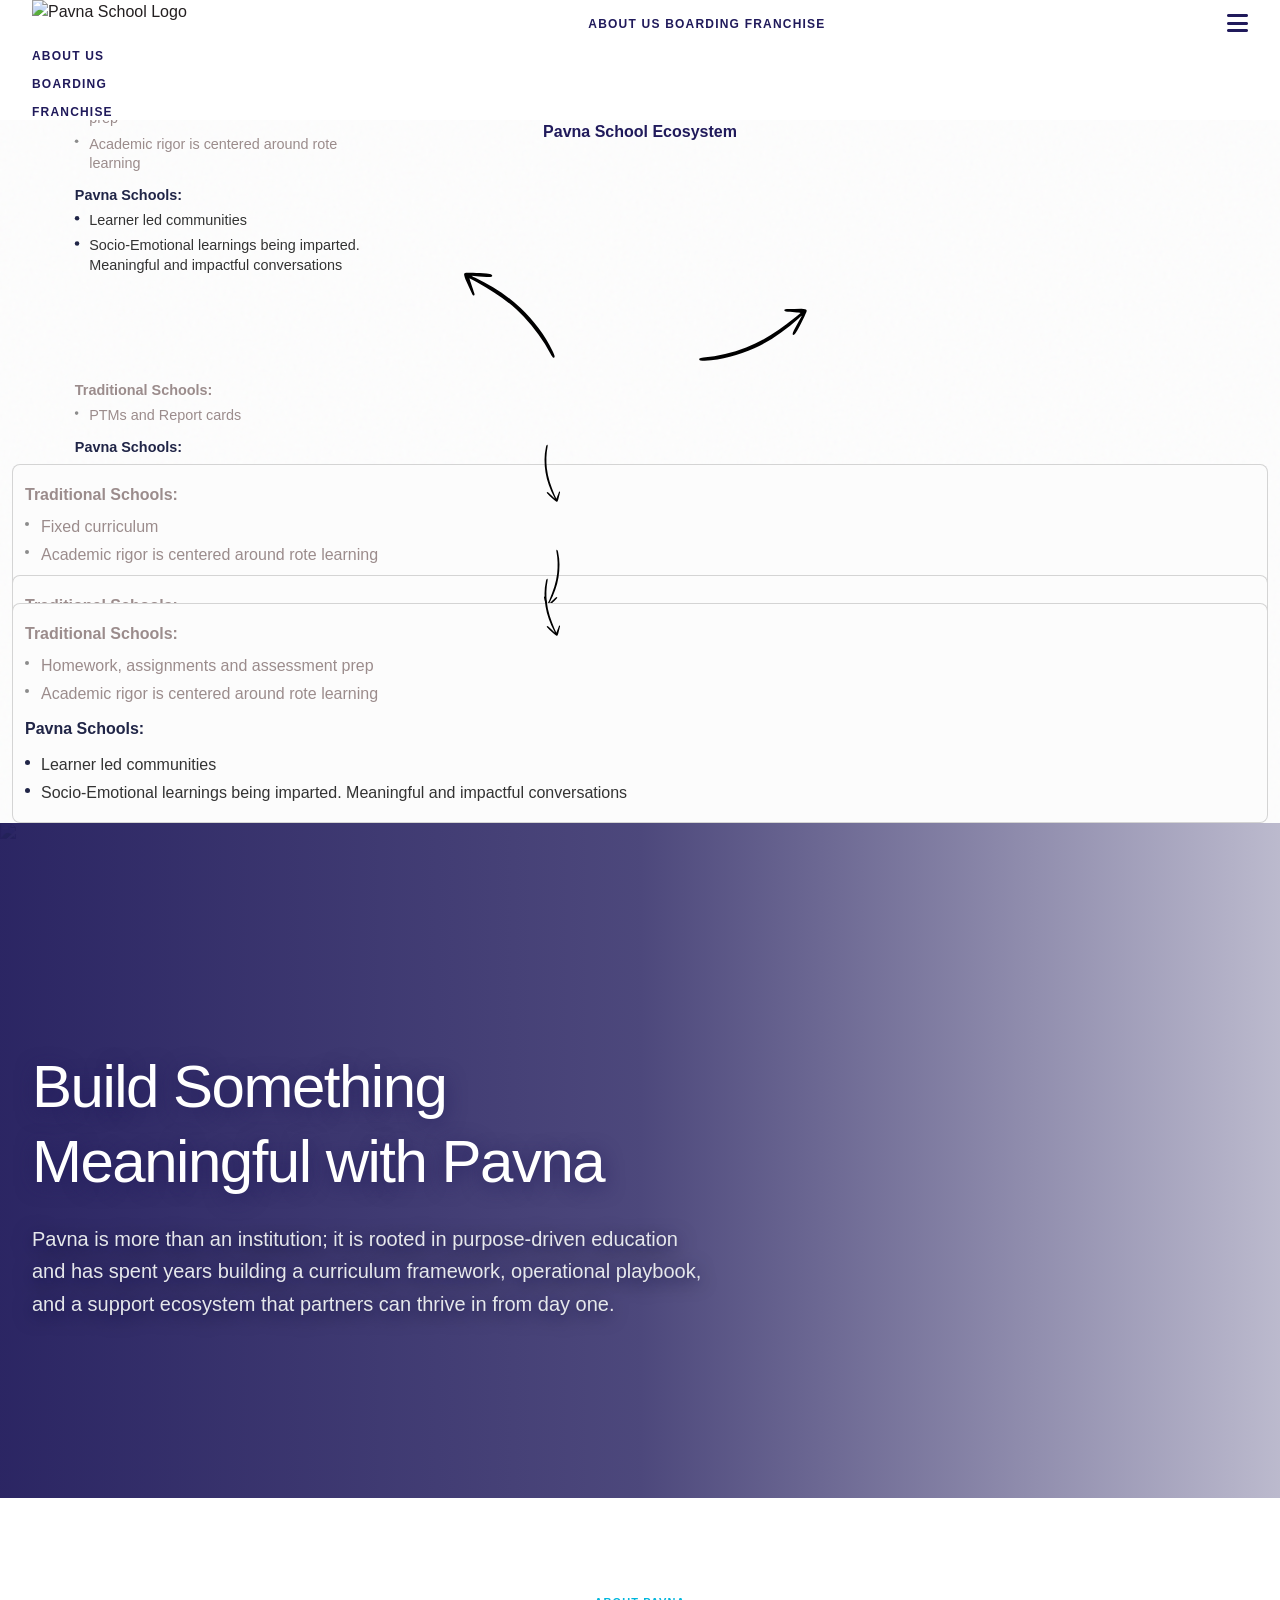
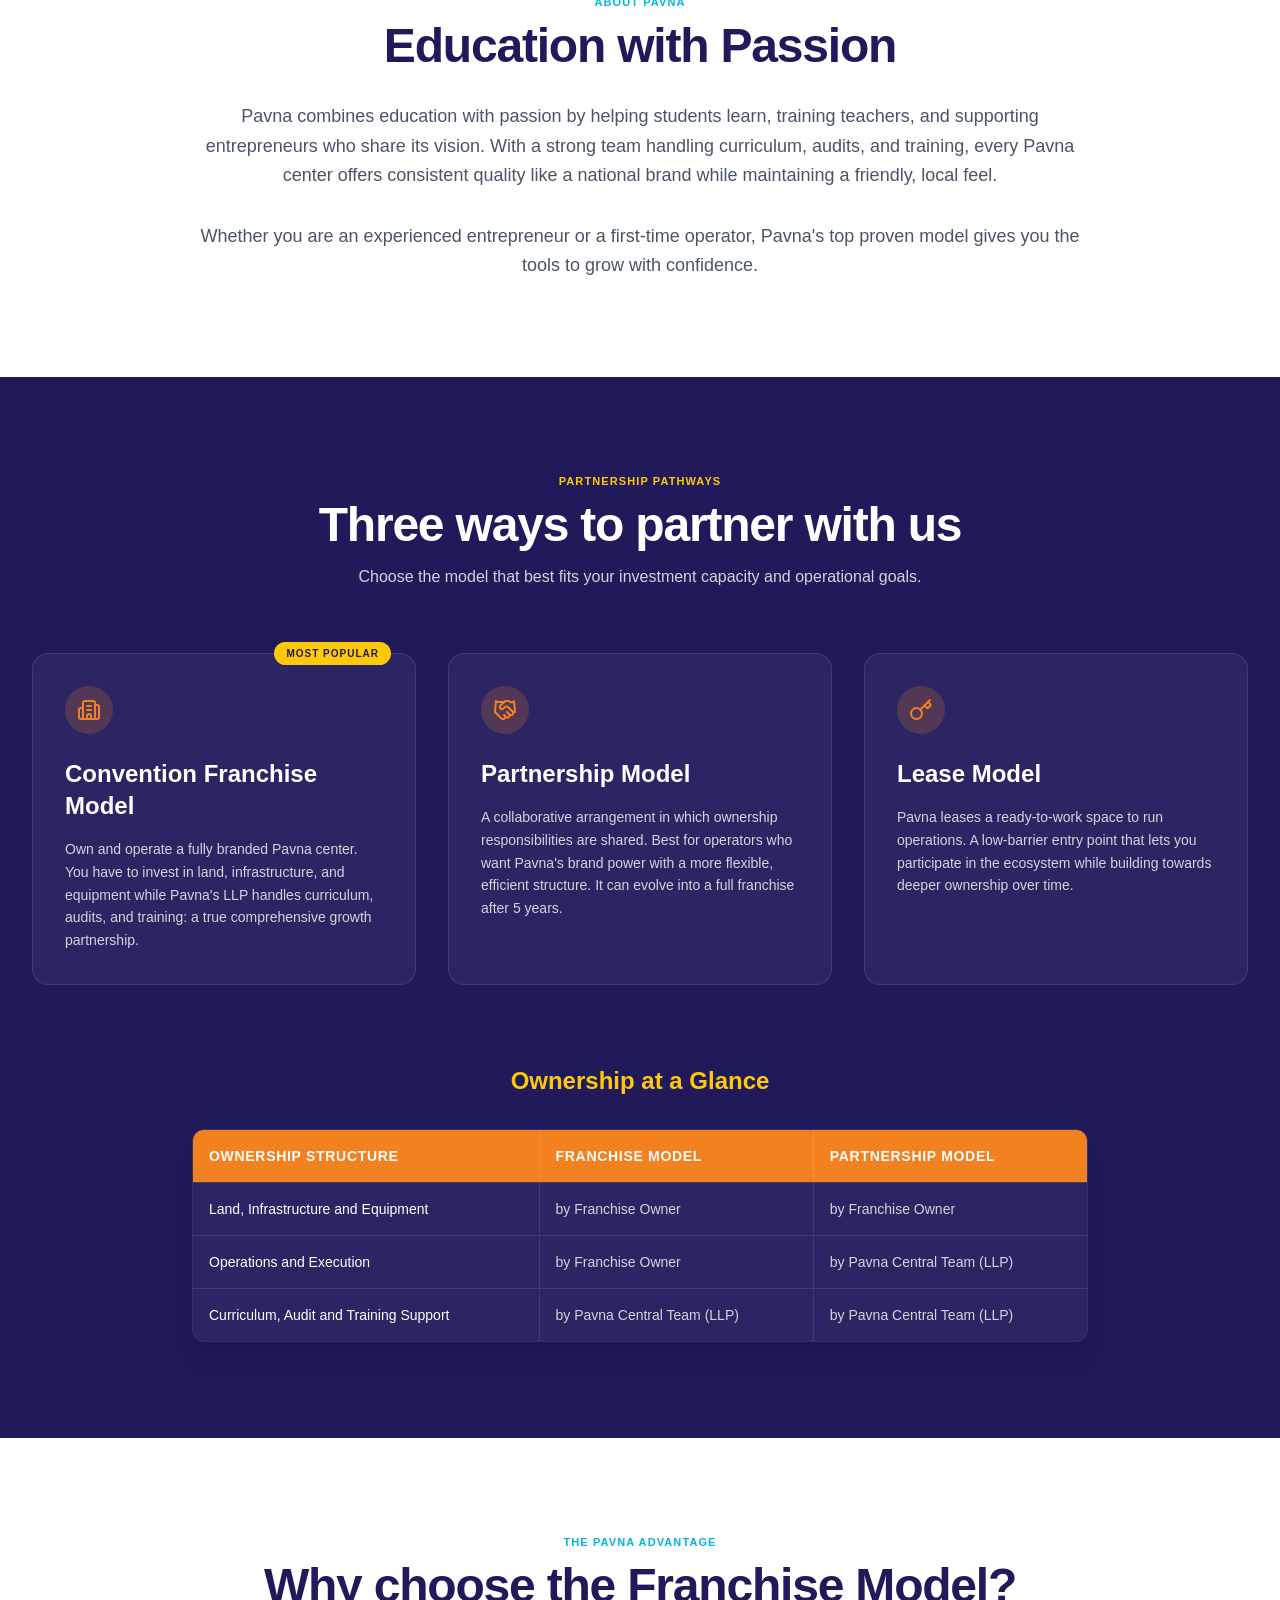
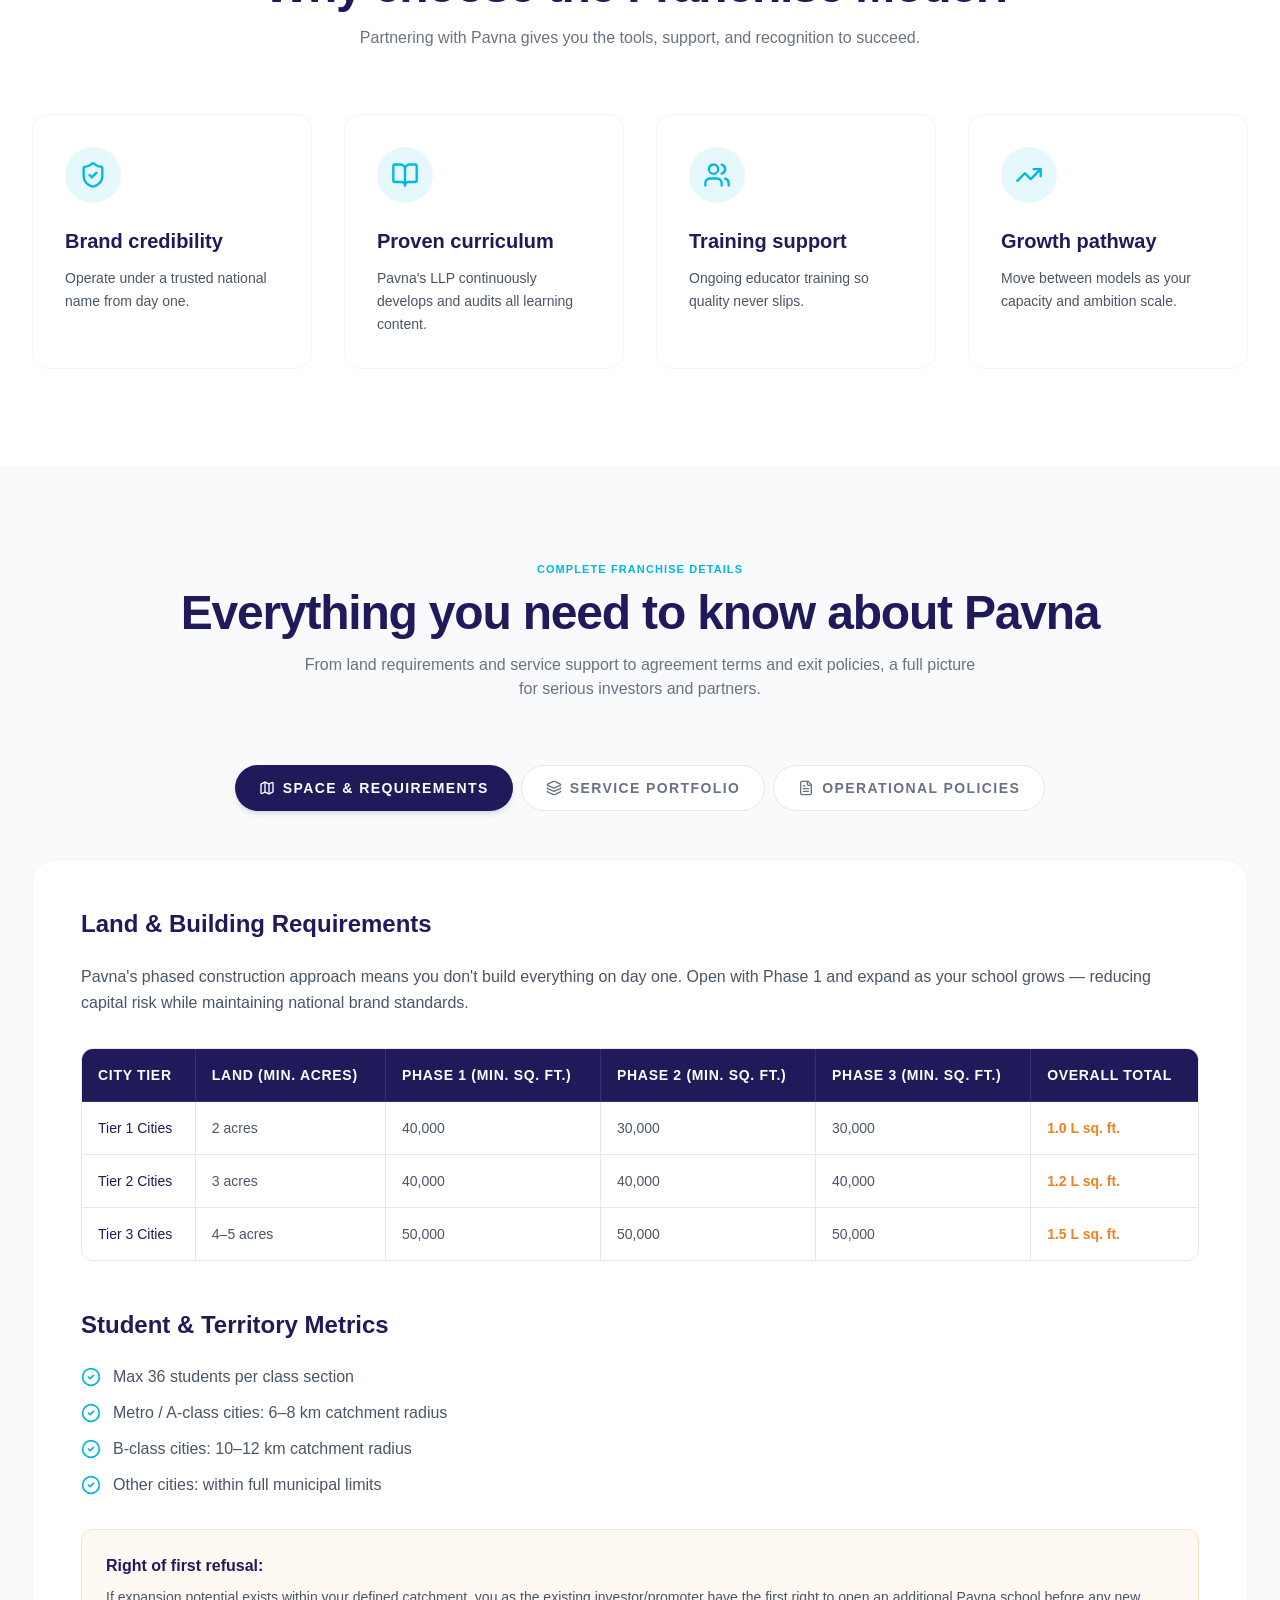
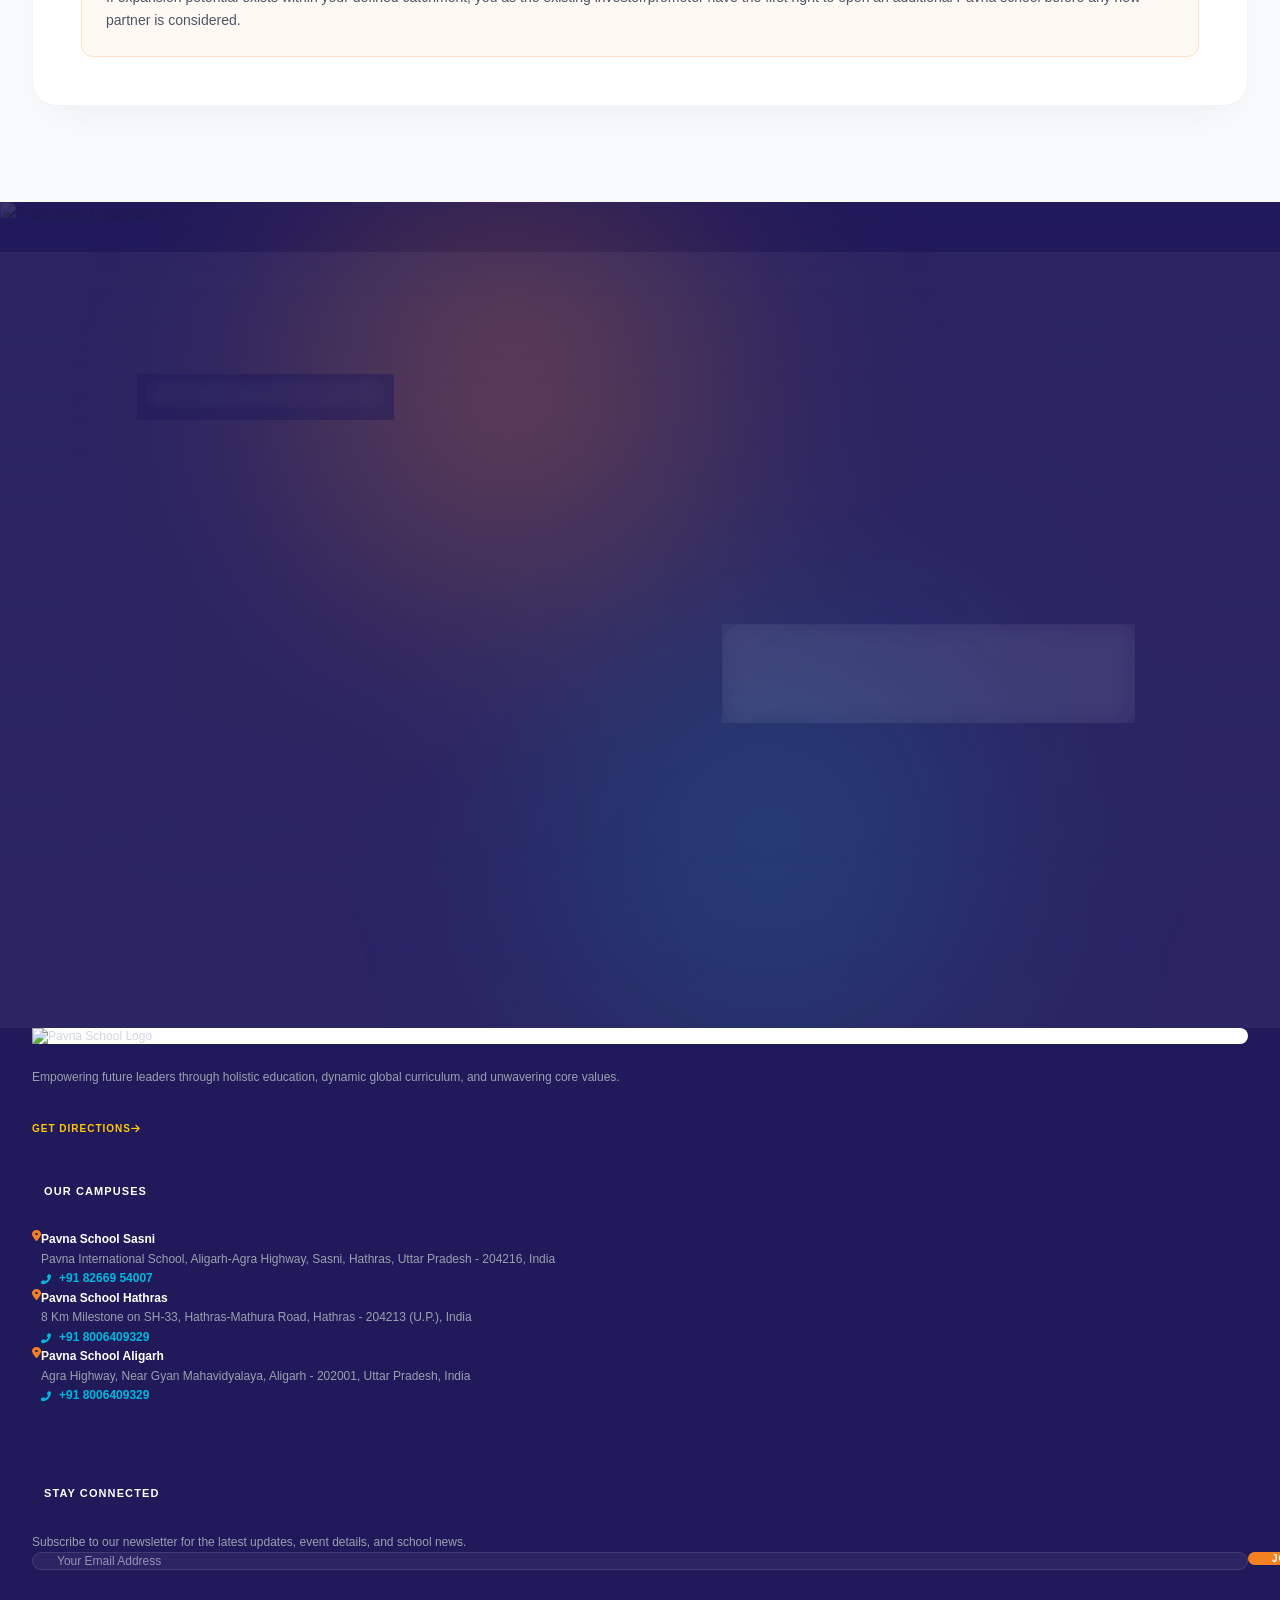
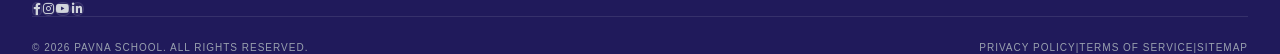
==== commit 7294ce41: "commit" ====
--- a/Combined-Static-Website/franchise.html
+++ b/Combined-Static-Website/franchise.html
@@ -468,159 +468,117 @@
       </div>
     </nav>
   </header>
-  <div class="relative overflow-hidden flex flex-col items-center py-8 md:py-10" style="background-color: #fdfdfd;">
-    <div class="paper-texture"></div>
-
-    <!-- Main Container -->
-    <div class="relative w-full px-3 xl:px-4 flex flex-col transition-all z-[1] max-w-[1300px]">
-
-      <!-- Heading -->
-      <h3 class="font-gill-bold text-colorOne text-center text-[33px] md:text-[42px] font-bold py-4">
-        Pavna School Ecosystem
-      </h3>
-
-      <!-- ===== DESKTOP LAYOUT ===== -->
-      <div class="hidden lg:flex w-full justify-center items-center gap-4 relative mt-5 desktop-layout z-[1]">
-
-        <!-- SVG Arrows -->
-        <svg xmlns="http://www.w3.org/2000/svg" class="absolute pointer-events-none svg-bg" viewBox="0 0 635 557"
-          fill="none">
-          <g clip-path="url(#clip0_604_6404)">
+  <div class="pt-24">
+    <div class="relative overflow-hidden flex flex-col items-center py-8 md:py-10" style="background-color: #fdfdfd;">
+      <div class="paper-texture"></div>
+
+      <!-- Main Container -->
+      <div class="relative w-full px-3 xl:px-4 flex flex-col transition-all z-[1] max-w-[1300px]">
+
+        <!-- Heading -->
+        <h3 class="font-gill-bold text-colorOne text-center text-[33px] md:text-[42px] font-bold py-4">
+          Pavna School Ecosystem
+        </h3>
+
+        <!-- ===== DESKTOP LAYOUT ===== -->
+        <div class="hidden lg:flex w-full justify-center items-center gap-4 relative mt-5 desktop-layout z-[1]">
+
+          <!-- SVG Arrows -->
+          <svg xmlns="http://www.w3.org/2000/svg" class="absolute pointer-events-none svg-bg" viewBox="0 0 635 557"
+            fill="none">
+            <g clip-path="url(#clip0_604_6404)">
+              <path
+                d="M608.051 89.7978C604.423 96.4258 600.917 102.772 597.436 109.126C596.737 110.389 596.245 111.282 595.608 113.008C595.123 114.285 594.148 117.015 595.529 117.216C596.691 117.254 597.527 117.125 598.939 115.043C602.561 109.648 605.421 103.76 608.286 97.934C610.814 92.7876 612.668 88.8258 614.656 84.1444C615.585 81.9579 614.857 80.7128 612.854 80.3317C611.056 79.9903 609.219 79.606 607.379 79.6327C600.747 79.6904 594.135 79.9314 587.491 80.1031C586.666 80.119 586.024 80.0789 585.039 80.2465C583.846 80.4619 582.969 80.5487 582.881 81.7833C582.786 82.9568 584.276 83.4003 585.074 83.4636C591.729 84.1487 605.49 85.3177 606.201 85.5576C602.974 88.3217 600.039 90.9489 596.968 93.4127C575.507 110.466 553.149 125.805 527.862 135.482C507.846 143.143 487.425 148.197 466.426 149.939C465.186 150.05 463.935 150.275 462.733 150.517C461.101 150.82 460.29 151.281 460.342 152.181C460.655 153.845 461.799 153.937 462.702 154.094C464.5 154.435 466.407 154.373 468.255 154.319C492.988 153.336 516.662 146.497 539.725 136.364C563.396 125.966 584.133 110.492 603.778 93.1504C604.783 92.1954 607.467 90.0714 608.051 89.7978Z"
+                fill="black" />
+            </g>
             <path
-              d="M608.051 89.7978C604.423 96.4258 600.917 102.772 597.436 109.126C596.737 110.389 596.245 111.282 595.608 113.008C595.123 114.285 594.148 117.015 595.529 117.216C596.691 117.254 597.527 117.125 598.939 115.043C602.561 109.648 605.421 103.76 608.286 97.934C610.814 92.7876 612.668 88.8258 614.656 84.1444C615.585 81.9579 614.857 80.7128 612.854 80.3317C611.056 79.9903 609.219 79.606 607.379 79.6327C600.747 79.6904 594.135 79.9314 587.491 80.1031C586.666 80.119 586.024 80.0789 585.039 80.2465C583.846 80.4619 582.969 80.5487 582.881 81.7833C582.786 82.9568 584.276 83.4003 585.074 83.4636C591.729 84.1487 605.49 85.3177 606.201 85.5576C602.974 88.3217 600.039 90.9489 596.968 93.4127C575.507 110.466 553.149 125.805 527.862 135.482C507.846 143.143 487.425 148.197 466.426 149.939C465.186 150.05 463.935 150.275 462.733 150.517C461.101 150.82 460.29 151.281 460.342 152.181C460.655 153.845 461.799 153.937 462.702 154.094C464.5 154.435 466.407 154.373 468.255 154.319C492.988 153.336 516.662 146.497 539.725 136.364C563.396 125.966 584.133 110.492 603.778 93.1504C604.783 92.1954 607.467 90.0714 608.051 89.7978Z"
+              d="M132.635 31.9629C140.097 32.5843 147.255 33.2109 154.409 33.8095C155.835 33.9354 156.842 34.0226 158.653 33.8796C160 33.7878 162.851 33.5302 162.442 32.0752C161.981 30.9088 161.509 30.14 159.048 29.6751C152.69 28.5077 146.217 28.3152 139.795 28.0886C134.125 27.8926 129.799 27.8315 124.774 27.9607C122.427 28.0212 121.626 29.2982 122.14 31.4494C122.602 33.3799 123.043 35.3694 123.851 37.1768C126.731 43.7094 129.765 50.14 132.751 56.6326C133.117 57.4415 133.355 58.0946 133.925 58.9942C134.626 60.0775 135.077 60.9052 136.216 60.44C137.304 60.0088 137.065 58.3369 136.781 57.519C134.554 50.6313 129.73 36.5007 129.64 35.6896C133.483 37.6439 137.079 39.3705 140.587 41.305C164.956 54.8954 188.179 70.1407 207.597 90.8152C222.968 107.18 236.186 125.113 246.695 145.099C247.323 146.276 248.057 147.412 248.786 148.492C249.752 149.971 250.51 150.567 251.29 150.113C252.642 149.058 252.235 147.886 251.991 146.922C251.529 144.991 250.66 143.134 249.824 141.33C238.4 117.312 222.202 96.9616 203.326 78.6899C183.953 59.9351 161.302 46.3536 137.449 34.6876C136.168 34.1211 133.129 32.4181 132.635 31.9629Z"
               fill="black" />
-          </g>
-          <path
-            d="M132.635 31.9629C140.097 32.5843 147.255 33.2109 154.409 33.8095C155.835 33.9354 156.842 34.0226 158.653 33.8796C160 33.7878 162.851 33.5302 162.442 32.0752C161.981 30.9088 161.509 30.14 159.048 29.6751C152.69 28.5077 146.217 28.3152 139.795 28.0886C134.125 27.8926 129.799 27.8315 124.774 27.9607C122.427 28.0212 121.626 29.2982 122.14 31.4494C122.602 33.3799 123.043 35.3694 123.851 37.1768C126.731 43.7094 129.765 50.14 132.751 56.6326C133.117 57.4415 133.355 58.0946 133.925 58.9942C134.626 60.0775 135.077 60.9052 136.216 60.44C137.304 60.0088 137.065 58.3369 136.781 57.519C134.554 50.6313 129.73 36.5007 129.64 35.6896C133.483 37.6439 137.079 39.3705 140.587 41.305C164.956 54.8954 188.179 70.1407 207.597 90.8152C222.968 107.18 236.186 125.113 246.695 145.099C247.323 146.276 248.057 147.412 248.786 148.492C249.752 149.971 250.51 150.567 251.29 150.113C252.642 149.058 252.235 147.886 251.991 146.922C251.529 144.991 250.66 143.134 249.824 141.33C238.4 117.312 222.202 96.9616 203.326 78.6899C183.953 59.9351 161.302 46.3536 137.449 34.6876C136.168 34.1211 133.129 32.4181 132.635 31.9629Z"
-            fill="black" />
-          <g clip-path="url(#clip1_604_6404)">
-            <path
-              d="M66.9251 402.367C81.1357 408.372 84.7523 412.244 98.3799 417.997C101.101 419.134 109.29 422.851 112.542 424.756C114.97 426.15 121.479 428.814 119.741 430.645C118.103 431.989 115.252 429.137 110.391 427.552C97.8509 423.405 95.0023 421.316 82.9809 415.68C72.3681 410.697 66.3741 408.217 57.1728 403.34C52.8756 401.062 51.8172 398.877 54.2178 396.085C56.3735 393.581 62.7488 389.208 65.4617 387.214C75.1896 379.965 65.9998 386.343 75.8972 379.254C77.1192 378.366 90.0323 366.375 91.6922 365.538C93.7182 364.544 95.1103 363.706 96.9026 365.475C98.6223 367.143 89.7734 372.945 88.697 373.924C79.9369 382.32 61.6795 395.293 60.9674 396.443C69.3878 397.051 87.6427 400.759 95.4317 401.086C149.639 403.123 199.489 399.123 249.322 385.78C288.769 375.219 351.376 349.69 358.884 340.285C360.838 339.082 363.421 337.626 365.496 336.662C368.278 335.314 369.304 335.988 370.44 337.405C372.227 340.267 370.316 340.599 369.214 341.836C366.509 343.387 365.773 343.405 363.011 345.369C326.975 363.954 282.811 385.692 235.599 395.887C187.145 406.354 133.219 409.003 81.2643 404.521C78.5149 404.189 68.1436 402.135 66.9251 402.367Z"
-              fill="black" />
-          </g>
-          <defs>
-            <clipPath id="clip0_604_6404">
-              <rect width="160.494" height="149.146" fill="white"
-                transform="matrix(0.319447 -0.947604 -0.947604 -0.319447 582.766 217.092)" />
-            </clipPath>
-            <clipPath id="clip1_604_6404">
-              <rect width="328.833" height="268.598" fill="white"
-                transform="translate(279.551 573.379) rotate(-148.225)" />
-            </clipPath>
-          </defs>
-        </svg>
-
-        <!-- Left Column -->
-        <div class="flex flex-col justify-between relative z-[1] -mr-4" style="height: 400px; width: 320px;">
-
-          <!-- Students Text -->
-          <div class="card-hover-effect transition-all flex flex-col items-start gap-2 opacity-100 z-[2]"
-            style="margin-top: -6rem;">
-            <h3 class="text-colorThree font-gill-bold text-[18px] font-bold lh-35 mb-0">Traditional Schools:</h3>
-            <ul class="custom-bullet-list bullet-gray font-gill text-colorThree text-base lh-snug mb-0">
-              <li>Homework, assignments and assessment prep</li>
-              <li>Academic rigor is centered around rote learning</li>
-            </ul>
-            <h3 class="text-[18px] font-bold lh-35 text-navy mb-0 font-gill-bold">Pavna Schools:</h3>
-            <ul class="custom-bullet-list font-gill bullet-navy text-base text-dark-custom lh-snug mb-0">
-              <li>Learner led communities</li>
-              <li>Socio-Emotional learnings being imparted. Meaningful and impactful conversations</li>
-            </ul>
+            <g clip-path="url(#clip1_604_6404)">
+              <path
+                d="M66.9251 402.367C81.1357 408.372 84.7523 412.244 98.3799 417.997C101.101 419.134 109.29 422.851 112.542 424.756C114.97 426.15 121.479 428.814 119.741 430.645C118.103 431.989 115.252 429.137 110.391 427.552C97.8509 423.405 95.0023 421.316 82.9809 415.68C72.3681 410.697 66.3741 408.217 57.1728 403.34C52.8756 401.062 51.8172 398.877 54.2178 396.085C56.3735 393.581 62.7488 389.208 65.4617 387.214C75.1896 379.965 65.9998 386.343 75.8972 379.254C77.1192 378.366 90.0323 366.375 91.6922 365.538C93.7182 364.544 95.1103 363.706 96.9026 365.475C98.6223 367.143 89.7734 372.945 88.697 373.924C79.9369 382.32 61.6795 395.293 60.9674 396.443C69.3878 397.051 87.6427 400.759 95.4317 401.086C149.639 403.123 199.489 399.123 249.322 385.78C288.769 375.219 351.376 349.69 358.884 340.285C360.838 339.082 363.421 337.626 365.496 336.662C368.278 335.314 369.304 335.988 370.44 337.405C372.227 340.267 370.316 340.599 369.214 341.836C366.509 343.387 365.773 343.405 363.011 345.369C326.975 363.954 282.811 385.692 235.599 395.887C187.145 406.354 133.219 409.003 81.2643 404.521C78.5149 404.189 68.1436 402.135 66.9251 402.367Z"
+                fill="black" />
+            </g>
+            <defs>
+              <clipPath id="clip0_604_6404">
+                <rect width="160.494" height="149.146" fill="white"
+                  transform="matrix(0.319447 -0.947604 -0.947604 -0.319447 582.766 217.092)" />
+              </clipPath>
+              <clipPath id="clip1_604_6404">
+                <rect width="328.833" height="268.598" fill="white"
+                  transform="translate(279.551 573.379) rotate(-148.225)" />
+              </clipPath>
+            </defs>
+          </svg>
+
+          <!-- Left Column -->
+          <div class="flex flex-col justify-between relative z-[1] -mr-4" style="height: 400px; width: 320px;">
+
+            <!-- Students Text -->
+            <div class="card-hover-effect transition-all flex flex-col items-start gap-2 opacity-100 z-[2]"
+              style="margin-top: -6rem;">
+              <h3 class="text-colorThree font-gill-bold text-[18px] font-bold lh-35 mb-0">Traditional Schools:</h3>
+              <ul class="custom-bullet-list bullet-gray font-gill text-colorThree text-base lh-snug mb-0">
+                <li>Homework, assignments and assessment prep</li>
+                <li>Academic rigor is centered around rote learning</li>
+              </ul>
+              <h3 class="text-[18px] font-bold lh-35 text-navy mb-0 font-gill-bold">Pavna Schools:</h3>
+              <ul class="custom-bullet-list font-gill bullet-navy text-base text-dark-custom lh-snug mb-0">
+                <li>Learner led communities</li>
+                <li>Socio-Emotional learnings being imparted. Meaningful and impactful conversations</li>
+              </ul>
+            </div>
+
+            <!-- Parents Text -->
+            <div class="card-hover-effect transition-all flex flex-col items-start gap-2 opacity-100 z-[2]"
+              style="margin-bottom: -2rem;">
+              <h3 class="text-colorThree font-gill-bold text-[18px] font-bold lh-35 mb-0">Traditional Schools:</h3>
+              <ul class="custom-bullet-list bullet-gray font-gill text-colorThree text-base lh-snug mb-0">
+                <li>PTMs and Report cards</li>
+              </ul>
+              <h3 class="text-[18px] font-bold lh-35 text-navy mb-0 font-gill-bold">Pavna Schools:</h3>
+              <ul class="custom-bullet-list font-gill bullet-navy text-base text-dark-custom lh-snug mb-0">
+                <li>Parent learning interventions</li>
+                <li>Parents co-architecting via feedback loops and co-curricular participation</li>
+              </ul>
+            </div>
           </div>
 
-          <!-- Parents Text -->
-          <div class="card-hover-effect transition-all flex flex-col items-start gap-2 opacity-100 z-[2]"
-            style="margin-bottom: -2rem;">
-            <h3 class="text-colorThree font-gill-bold text-[18px] font-bold lh-35 mb-0">Traditional Schools:</h3>
-            <ul class="custom-bullet-list bullet-gray font-gill text-colorThree text-base lh-snug mb-0">
-              <li>PTMs and Report cards</li>
-            </ul>
-            <h3 class="text-[18px] font-bold lh-35 text-navy mb-0 font-gill-bold">Pavna Schools:</h3>
-            <ul class="custom-bullet-list font-gill bullet-navy text-base text-dark-custom lh-snug mb-0">
-              <li>Parent learning interventions</li>
-              <li>Parents co-architecting via feedback loops and co-curricular participation</li>
-            </ul>
+          <!-- Center: Venn Diagram -->
+          <div class="venn-container z-[1]">
+            <!-- Students Circle -->
+            <div
+              class="circle-students bg-orange-circle w-[260px] h-[260px] rounded-full flex absolute cursor-pointer transition-all duration-300 z-10">
+              <span class="font-bold text-2xl tracking-wide text-navy">Students</span>
+            </div>
+            <!-- Parents Circle -->
+            <div
+              class="circle-parents bg-yellow-circle w-[260px] h-[260px] rounded-full flex absolute cursor-pointer transition-all duration-300 z-10">
+              <span class="font-bold text-2xl tracking-wide text-navy">Parents</span>
+            </div>
+            <!-- Teachers Circle -->
+            <div
+              class="circle-teachers bg-blue-circle w-[260px] h-[260px] rounded-full flex absolute cursor-pointer transition-all duration-300 z-10">
+              <span class="font-bold text-2xl tracking-wide text-navy">Teachers</span>
+            </div>
+            <!-- Center Logo -->
+            <div
+              class="center-absolute bg-white rounded-full shadow-md p-3 flex items-center justify-center pointer-events-none z-[30] w-32 h-32">
+              <img src="https://iili.io/qtjzssa.png" alt="Pavna Logo" class="w-full h-full object-contain" />
+            </div>
           </div>
-        </div>
-
-        <!-- Center: Venn Diagram -->
-        <div class="venn-container z-[1]">
-          <!-- Students Circle -->
-          <div
-            class="circle-students bg-orange-circle w-[260px] h-[260px] rounded-full flex absolute cursor-pointer transition-all duration-300 z-10">
-            <span class="font-bold text-2xl tracking-wide text-navy">Students</span>
-          </div>
-          <!-- Parents Circle -->
-          <div
-            class="circle-parents bg-yellow-circle w-[260px] h-[260px] rounded-full flex absolute cursor-pointer transition-all duration-300 z-10">
-            <span class="font-bold text-2xl tracking-wide text-navy">Parents</span>
-          </div>
-          <!-- Teachers Circle -->
-          <div
-            class="circle-teachers bg-blue-circle w-[260px] h-[260px] rounded-full flex absolute cursor-pointer transition-all duration-300 z-10">
-            <span class="font-bold text-2xl tracking-wide text-navy">Teachers</span>
-          </div>
-          <!-- Center Logo -->
-          <div
-            class="center-absolute bg-white rounded-full shadow-md p-3 flex items-center justify-center pointer-events-none z-[30] w-32 h-32">
-            <img src="https://iili.io/qtjzssa.png" alt="Pavna Logo" class="w-full h-full object-contain" />
-          </div>
-        </div>
-
-        <!-- Right Column -->
-        <div class="flex flex-col justify-start relative z-[1] pt-5 -ml-4" style="height: 400px; width: 340px;">
-          <!-- Teachers Text -->
-          <div class="card-hover-effect transition-all flex flex-col items-start gap-2 opacity-100">
-            <h3 class="text-colorThree font-gill-bold text-[18px] font-bold lh-35 mb-0">Traditional Schools:</h3>
-            <ul class="custom-bullet-list bullet-gray font-gill text-colorThree text-base lh-snug mb-0">
-              <li>Fixed curriculum</li>
-              <li>Academic rigor is centered around rote learning</li>
-            </ul>
-            <h3 class="text-[18px] font-bold lh-35 text-navy mb-0 font-gill-bold">Pavna Schools:</h3>
-            <ul class="custom-bullet-list font-gill bullet-navy text-base text-dark-custom lh-snug mb-0">
-              <li><span><strong class="text-teal-custom underline-custom">Inquiry based learning</strong> - teacher
-                  training programs are in progress. Year long calendar</span></li>
-              <li><span>Introducing Montessori system!</span></li>
-              <li><span><strong class="text-teal-custom underline-custom">SEEL (Social Emotional and Ethical
-                    Learning)</strong> - focus on self and environment and community engagement</span></li>
-              <li><span>Co-Curricular, <strong class="text-teal-custom underline-custom">Super-Curricular</strong>
-                  activities as essentials</span></li>
-            </ul>
-          </div>
-        </div>
-      </div><!-- end desktop -->
-
-      <!-- ===== MOBILE/TABLET LAYOUT ===== -->
-      <div class="flex lg:hidden flex-col items-center gap-4 relative z-[1] mt-4 w-full">
-        <img src="https://iili.io/qtGMzdb.png" class="mb-2" alt="" />
-
-        <div class="w-full flex flex-col gap-5 max-w-[400px]">
-
-          <!-- Students Mobile -->
-          <div class="transition-all opacity-100 px-2">
-            <img src="https://iili.io/qtGMKI2.webp" class="w-full px-5 md:px-0" alt="" />
-            <div class="eco-md-card relative flex flex-col items-start gap-2" style="margin-top: -15%;">
-              <svg xmlns="http://www.w3.org/2000/svg" width="75" height="73" viewBox="0 0 75 73" fill="none"
-                class="absolute" style="top: -10%; left: 40%;">
-                <g clip-path="url(#clip0_1674_2472)">
-                  <path
-                    d="M39.842 61.8323C37.9727 60.0172 36.1858 58.269 34.394 56.528C34.0382 56.1794 33.7868 55.9338 33.2726 55.5614C32.8934 55.2812 32.0775 54.7027 31.8886 55.1326C31.7726 55.5068 31.7413 55.7913 32.3043 56.4502C33.7665 58.1452 35.4592 59.6393 37.1312 61.1296C38.6084 62.4448 39.7536 63.4276 41.1249 64.5228C41.7654 65.0342 42.2417 64.9167 42.5454 64.3016C42.8178 63.7495 43.108 63.1884 43.2625 62.5874C43.832 60.4243 44.3391 58.2503 44.872 56.0727C44.94 55.8028 45.0102 55.5977 45.0423 55.261C45.0769 54.8523 45.126 54.5589 44.7257 54.4119C44.3461 54.2688 44.0672 54.711 43.9754 54.9645C43.1583 57.0638 41.5506 61.4283 41.4081 61.6368C40.7807 60.3222 40.1725 59.1157 39.6305 57.8806C35.8971 49.2657 32.81 40.5229 31.8548 31.37C31.0986 24.1249 31.2401 16.9974 32.5278 9.99924C32.601 9.58524 32.6376 9.15674 32.6643 8.74261C32.7092 8.18267 32.6286 7.8745 32.3266 7.80522C31.7486 7.74779 31.6167 8.1112 31.4845 8.38997C31.2121 8.94207 31.0637 9.56836 30.9171 10.1748C29.0472 18.315 29.2072 26.6714 30.5104 35.1445C31.8473 43.841 35.1228 52.0693 39.1128 60.1213C39.3394 60.5397 39.8034 61.6161 39.842 61.8323Z"
-                    fill="black" />
-                </g>
-                <defs>
-                  <clipPath id="clip0_1674_2472">
-                    <rect width="55.387" height="50.1567" fill="white"
-                      transform="matrix(0.825678 0.564142 0.564142 -0.825678 0 41.4133)" />
-                  </clipPath>
-                </defs>
-              </svg>
-              <h3 class="font-gill-bold text-colorThree text-[18px] font-bold mb-1 lh-35">Traditional Schools:</h3>
-              <ul class="custom-bullet-list bullet-gray text-colorThree text-base lh-snug">
+
+          <!-- Right Column -->
+          <div class="flex flex-col justify-start relative z-[1] pt-5 -ml-4" style="height: 400px; width: 340px;">
+            <!-- Teachers Text -->
+            <div class="card-hover-effect transition-all flex flex-col items-start gap-2 opacity-100">
+              <h3 class="text-colorThree font-gill-bold text-[18px] font-bold lh-35 mb-0">Traditional Schools:</h3>
+              <ul class="custom-bullet-list bullet-gray font-gill text-colorThree text-base lh-snug mb-0">
                 <li>Fixed curriculum</li>
                 <li>Academic rigor is centered around rote learning</li>
               </ul>
-              <h3 class="text-[18px] font-bold font-gill-bold text-navy mb-2 lh-35">Pavna Schools:</h3>
-              <ul class="custom-bullet-list bullet-navy text-dark-custom lh-snug text-base">
+              <h3 class="text-[18px] font-bold lh-35 text-navy mb-0 font-gill-bold">Pavna Schools:</h3>
+              <ul class="custom-bullet-list font-gill bullet-navy text-base text-dark-custom lh-snug mb-0">
                 <li><span><strong class="text-teal-custom underline-custom">Inquiry based learning</strong> - teacher
                     training programs are in progress. Year long calendar</span></li>
                 <li><span>Introducing Montessori system!</span></li>
@@ -631,74 +589,116 @@
               </ul>
             </div>
           </div>
-
-          <!-- Teachers Mobile -->
-          <div class="transition-all opacity-100 px-2">
-            <img src="https://iili.io/qtGM3ml.webp" alt="Teachers" class="w-full px-5 md:px-0" />
-            <div class="eco-md-card relative flex flex-col items-start gap-2" style="margin-top: -15%;">
-              <svg xmlns="http://www.w3.org/2000/svg" width="75" height="73" viewBox="0 0 75 73" fill="none"
-                class="absolute" style="top: -18%; left: 40%;">
-                <g clip-path="url(#clip0_1674_2484)">
-                  <path
-                    d="M34.1853 61.8325C36.0546 60.0174 37.8415 58.2692 39.6334 56.5282C39.9892 56.1796 40.2406 55.934 40.7548 55.5616C41.134 55.2814 41.9499 54.7029 42.1388 55.1328C42.2547 55.507 42.286 55.7915 41.723 56.4503C40.2608 58.1454 38.5681 59.6395 36.8962 61.1298C35.419 62.445 34.2737 63.4278 32.9024 64.5229C32.262 65.0344 31.7857 64.9168 31.4819 64.3018C31.2095 63.7497 30.9193 63.1886 30.7649 62.5876C30.1954 60.4245 29.6882 58.2505 29.1554 56.0729C29.0874 55.803 29.0171 55.5979 28.9851 55.2612C28.9504 54.8525 28.9013 54.5591 29.3017 54.4121C29.6812 54.2688 29.9601 54.711 30.0519 54.9647C30.869 57.064 32.4768 61.4284 32.6192 61.6369C33.2467 60.3224 33.8548 59.1159 34.3968 57.8808C38.1303 49.2659 41.2173 40.5231 42.1725 31.3702C42.9288 24.125 42.7872 16.9976 41.4995 9.99943C41.4263 9.58543 41.3897 9.15693 41.363 8.7428C41.3182 8.18286 41.3987 7.87468 41.7008 7.80541C42.2788 7.74798 42.4106 8.11139 42.5429 8.39015C42.8153 8.94226 42.9637 9.56855 43.1102 10.175C44.9801 18.3151 44.8201 26.6716 43.5169 35.1447C42.1801 43.8412 38.9045 52.0695 34.9145 60.1214C34.688 60.5399 34.2239 61.6163 34.1853 61.8325Z"
-                    fill="black" />
-                </g>
-                <defs>
-                  <clipPath id="clip0_1674_2484">
-                    <rect width="55.387" height="50.1567" fill="white"
-                      transform="translate(74.0273 41.4133) rotate(145.657)" />
-                  </clipPath>
-                </defs>
-              </svg>
-              <h3 class="font-gill-bold text-colorThree text-[18px] font-bold mb-1 lh-35">Traditional Schools:</h3>
-              <ul class="custom-bullet-list bullet-gray text-colorThree text-base lh-snug">
-                <li>PTMs and Report cards</li>
-              </ul>
-              <h3 class="text-[18px] font-bold font-gill-bold text-navy mb-2 lh-35">Pavna Schools:</h3>
-              <ul class="custom-bullet-list bullet-navy text-dark-custom lh-snug text-base">
-                <li>Parent learning interventions</li>
-                <li>Parents co-architecting via feedback loops and co-curricular participation</li>
-              </ul>
-            </div>
+        </div><!-- end desktop -->
+
+        <!-- ===== MOBILE/TABLET LAYOUT ===== -->
+        <div class="flex lg:hidden flex-col items-center gap-4 relative z-[1] mt-4 w-full">
+          <img src="https://iili.io/qtGMzdb.png" class="mb-2" alt="" />
+
+          <div class="w-full flex flex-col gap-5 max-w-[400px]">
+
+            <!-- Students Mobile -->
+            <div class="transition-all opacity-100 px-2">
+              <img src="https://iili.io/qtGMKI2.webp" class="w-full px-5 md:px-0" alt="" />
+              <div class="eco-md-card relative flex flex-col items-start gap-2" style="margin-top: -15%;">
+                <svg xmlns="http://www.w3.org/2000/svg" width="75" height="73" viewBox="0 0 75 73" fill="none"
+                  class="absolute" style="top: -10%; left: 40%;">
+                  <g clip-path="url(#clip0_1674_2472)">
+                    <path
+                      d="M39.842 61.8323C37.9727 60.0172 36.1858 58.269 34.394 56.528C34.0382 56.1794 33.7868 55.9338 33.2726 55.5614C32.8934 55.2812 32.0775 54.7027 31.8886 55.1326C31.7726 55.5068 31.7413 55.7913 32.3043 56.4502C33.7665 58.1452 35.4592 59.6393 37.1312 61.1296C38.6084 62.4448 39.7536 63.4276 41.1249 64.5228C41.7654 65.0342 42.2417 64.9167 42.5454 64.3016C42.8178 63.7495 43.108 63.1884 43.2625 62.5874C43.832 60.4243 44.3391 58.2503 44.872 56.0727C44.94 55.8028 45.0102 55.5977 45.0423 55.261C45.0769 54.8523 45.126 54.5589 44.7257 54.4119C44.3461 54.2688 44.0672 54.711 43.9754 54.9645C43.1583 57.0638 41.5506 61.4283 41.4081 61.6368C40.7807 60.3222 40.1725 59.1157 39.6305 57.8806C35.8971 49.2657 32.81 40.5229 31.8548 31.37C31.0986 24.1249 31.2401 16.9974 32.5278 9.99924C32.601 9.58524 32.6376 9.15674 32.6643 8.74261C32.7092 8.18267 32.6286 7.8745 32.3266 7.80522C31.7486 7.74779 31.6167 8.1112 31.4845 8.38997C31.2121 8.94207 31.0637 9.56836 30.9171 10.1748C29.0472 18.315 29.2072 26.6714 30.5104 35.1445C31.8473 43.841 35.1228 52.0693 39.1128 60.1213C39.3394 60.5397 39.8034 61.6161 39.842 61.8323Z"
+                      fill="black" />
+                  </g>
+                  <defs>
+                    <clipPath id="clip0_1674_2472">
+                      <rect width="55.387" height="50.1567" fill="white"
+                        transform="matrix(0.825678 0.564142 0.564142 -0.825678 0 41.4133)" />
+                    </clipPath>
+                  </defs>
+                </svg>
+                <h3 class="font-gill-bold text-colorThree text-[18px] font-bold mb-1 lh-35">Traditional Schools:</h3>
+                <ul class="custom-bullet-list bullet-gray text-colorThree text-base lh-snug">
+                  <li>Fixed curriculum</li>
+                  <li>Academic rigor is centered around rote learning</li>
+                </ul>
+                <h3 class="text-[18px] font-bold font-gill-bold text-navy mb-2 lh-35">Pavna Schools:</h3>
+                <ul class="custom-bullet-list bullet-navy text-dark-custom lh-snug text-base">
+                  <li><span><strong class="text-teal-custom underline-custom">Inquiry based learning</strong> - teacher
+                      training programs are in progress. Year long calendar</span></li>
+                  <li><span>Introducing Montessori system!</span></li>
+                  <li><span><strong class="text-teal-custom underline-custom">SEEL (Social Emotional and Ethical
+                        Learning)</strong> - focus on self and environment and community engagement</span></li>
+                  <li><span>Co-Curricular, <strong class="text-teal-custom underline-custom">Super-Curricular</strong>
+                      activities as essentials</span></li>
+                </ul>
+              </div>
+            </div>
+
+            <!-- Teachers Mobile -->
+            <div class="transition-all opacity-100 px-2">
+              <img src="https://iili.io/qtGM3ml.webp" alt="Teachers" class="w-full px-5 md:px-0" />
+              <div class="eco-md-card relative flex flex-col items-start gap-2" style="margin-top: -15%;">
+                <svg xmlns="http://www.w3.org/2000/svg" width="75" height="73" viewBox="0 0 75 73" fill="none"
+                  class="absolute" style="top: -18%; left: 40%;">
+                  <g clip-path="url(#clip0_1674_2484)">
+                    <path
+                      d="M34.1853 61.8325C36.0546 60.0174 37.8415 58.2692 39.6334 56.5282C39.9892 56.1796 40.2406 55.934 40.7548 55.5616C41.134 55.2814 41.9499 54.7029 42.1388 55.1328C42.2547 55.507 42.286 55.7915 41.723 56.4503C40.2608 58.1454 38.5681 59.6395 36.8962 61.1298C35.419 62.445 34.2737 63.4278 32.9024 64.5229C32.262 65.0344 31.7857 64.9168 31.4819 64.3018C31.2095 63.7497 30.9193 63.1886 30.7649 62.5876C30.1954 60.4245 29.6882 58.2505 29.1554 56.0729C29.0874 55.803 29.0171 55.5979 28.9851 55.2612C28.9504 54.8525 28.9013 54.5591 29.3017 54.4121C29.6812 54.2688 29.9601 54.711 30.0519 54.9647C30.869 57.064 32.4768 61.4284 32.6192 61.6369C33.2467 60.3224 33.8548 59.1159 34.3968 57.8808C38.1303 49.2659 41.2173 40.5231 42.1725 31.3702C42.9288 24.125 42.7872 16.9976 41.4995 9.99943C41.4263 9.58543 41.3897 9.15693 41.363 8.7428C41.3182 8.18286 41.3987 7.87468 41.7008 7.80541C42.2788 7.74798 42.4106 8.11139 42.5429 8.39015C42.8153 8.94226 42.9637 9.56855 43.1102 10.175C44.9801 18.3151 44.8201 26.6716 43.5169 35.1447C42.1801 43.8412 38.9045 52.0695 34.9145 60.1214C34.688 60.5399 34.2239 61.6163 34.1853 61.8325Z"
+                      fill="black" />
+                  </g>
+                  <defs>
+                    <clipPath id="clip0_1674_2484">
+                      <rect width="55.387" height="50.1567" fill="white"
+                        transform="translate(74.0273 41.4133) rotate(145.657)" />
+                    </clipPath>
+                  </defs>
+                </svg>
+                <h3 class="font-gill-bold text-colorThree text-[18px] font-bold mb-1 lh-35">Traditional Schools:</h3>
+                <ul class="custom-bullet-list bullet-gray text-colorThree text-base lh-snug">
+                  <li>PTMs and Report cards</li>
+                </ul>
+                <h3 class="text-[18px] font-bold font-gill-bold text-navy mb-2 lh-35">Pavna Schools:</h3>
+                <ul class="custom-bullet-list bullet-navy text-dark-custom lh-snug text-base">
+                  <li>Parent learning interventions</li>
+                  <li>Parents co-architecting via feedback loops and co-curricular participation</li>
+                </ul>
+              </div>
+            </div>
+
+            <!-- Parents Mobile -->
+            <div class="transition-all opacity-100 px-2">
+              <img src="https://iili.io/qtGM2e4.webp" alt="Parents" class="w-full px-5 md:px-0" />
+              <div class="eco-md-card relative flex flex-col items-start gap-2" style="margin-top: -15%;">
+                <svg xmlns="http://www.w3.org/2000/svg" width="75" height="73" viewBox="0 0 75 73" fill="none"
+                  class="absolute" style="top: -15%; left: 40%;">
+                  <g clip-path="url(#clip0_1674_2500)">
+                    <path
+                      d="M39.842 61.8325C37.9727 60.0174 36.1858 58.2692 34.394 56.5282C34.0382 56.1796 33.7868 55.934 33.2726 55.5616C32.8934 55.2814 32.0775 54.7029 31.8886 55.1328C31.7726 55.507 31.7413 55.7915 32.3043 56.4503C33.7665 58.1454 35.4592 59.6395 37.1312 61.1298C38.6084 62.445 39.7536 63.4278 41.1249 64.5229C41.7654 65.0344 42.2417 64.9168 42.5454 64.3018C42.8178 63.7497 43.108 63.1886 43.2625 62.5876C43.832 60.4245 44.3391 58.2505 44.872 56.0729C44.94 55.803 45.0102 55.5979 45.0423 55.2612C45.0769 54.8525 45.126 54.5591 44.7257 54.4121C44.3461 54.2688 44.0672 54.711 43.9754 54.9647C43.1583 57.064 41.5506 61.4284 41.4081 61.6369C40.7807 60.3224 40.1725 59.1159 39.6305 57.8808C35.8971 49.2659 32.81 40.5231 31.8548 31.3702C31.0986 24.125 31.2401 16.9976 32.5278 9.99943C32.601 9.58543 32.6376 9.15693 32.6643 8.7428C32.7092 8.18286 32.6286 7.87468 32.3266 7.80541C31.7486 7.74798 31.6167 8.11139 31.4845 8.39015C31.2121 8.94226 31.0637 9.56855 30.9171 10.175C29.0472 18.3151 29.2072 26.6716 30.5104 35.1447C31.8473 43.8412 35.1228 52.0695 39.1128 60.1214C39.3394 60.5399 39.8034 61.6163 39.842 61.8325Z"
+                      fill="black" />
+                  </g>
+                  <defs>
+                    <clipPath id="clip0_1674_2500">
+                      <rect width="55.387" height="50.1567" fill="white"
+                        transform="matrix(0.825678 0.564142 0.564142 -0.825678 0 41.4133)" />
+                    </clipPath>
+                  </defs>
+                </svg>
+                <h3 class="font-gill-bold text-colorThree text-[18px] font-bold mb-1 lh-35">Traditional Schools:</h3>
+                <ul class="custom-bullet-list bullet-gray text-colorThree text-base lh-snug">
+                  <li>Homework, assignments and assessment prep</li>
+                  <li>Academic rigor is centered around rote learning</li>
+                </ul>
+                <h3 class="text-[18px] font-bold font-gill-bold text-navy mb-2 lh-35">Pavna Schools:</h3>
+                <ul class="custom-bullet-list bullet-navy text-dark-custom lh-snug text-base">
+                  <li>Learner led communities</li>
+                  <li>Socio-Emotional learnings being imparted. Meaningful and impactful conversations</li>
+                </ul>
+              </div>
+            </div>
+
           </div>
-
-          <!-- Parents Mobile -->
-          <div class="transition-all opacity-100 px-2">
-            <img src="https://iili.io/qtGM2e4.webp" alt="Parents" class="w-full px-5 md:px-0" />
-            <div class="eco-md-card relative flex flex-col items-start gap-2" style="margin-top: -15%;">
-              <svg xmlns="http://www.w3.org/2000/svg" width="75" height="73" viewBox="0 0 75 73" fill="none"
-                class="absolute" style="top: -15%; left: 40%;">
-                <g clip-path="url(#clip0_1674_2500)">
-                  <path
-                    d="M39.842 61.8325C37.9727 60.0174 36.1858 58.2692 34.394 56.5282C34.0382 56.1796 33.7868 55.934 33.2726 55.5616C32.8934 55.2814 32.0775 54.7029 31.8886 55.1328C31.7726 55.507 31.7413 55.7915 32.3043 56.4503C33.7665 58.1454 35.4592 59.6395 37.1312 61.1298C38.6084 62.445 39.7536 63.4278 41.1249 64.5229C41.7654 65.0344 42.2417 64.9168 42.5454 64.3018C42.8178 63.7497 43.108 63.1886 43.2625 62.5876C43.832 60.4245 44.3391 58.2505 44.872 56.0729C44.94 55.803 45.0102 55.5979 45.0423 55.2612C45.0769 54.8525 45.126 54.5591 44.7257 54.4121C44.3461 54.2688 44.0672 54.711 43.9754 54.9647C43.1583 57.064 41.5506 61.4284 41.4081 61.6369C40.7807 60.3224 40.1725 59.1159 39.6305 57.8808C35.8971 49.2659 32.81 40.5231 31.8548 31.3702C31.0986 24.125 31.2401 16.9976 32.5278 9.99943C32.601 9.58543 32.6376 9.15693 32.6643 8.7428C32.7092 8.18286 32.6286 7.87468 32.3266 7.80541C31.7486 7.74798 31.6167 8.11139 31.4845 8.39015C31.2121 8.94226 31.0637 9.56855 30.9171 10.175C29.0472 18.3151 29.2072 26.6716 30.5104 35.1447C31.8473 43.8412 35.1228 52.0695 39.1128 60.1214C39.3394 60.5399 39.8034 61.6163 39.842 61.8325Z"
-                    fill="black" />
-                </g>
-                <defs>
-                  <clipPath id="clip0_1674_2500">
-                    <rect width="55.387" height="50.1567" fill="white"
-                      transform="matrix(0.825678 0.564142 0.564142 -0.825678 0 41.4133)" />
-                  </clipPath>
-                </defs>
-              </svg>
-              <h3 class="font-gill-bold text-colorThree text-[18px] font-bold mb-1 lh-35">Traditional Schools:</h3>
-              <ul class="custom-bullet-list bullet-gray text-colorThree text-base lh-snug">
-                <li>Homework, assignments and assessment prep</li>
-                <li>Academic rigor is centered around rote learning</li>
-              </ul>
-              <h3 class="text-[18px] font-bold font-gill-bold text-navy mb-2 lh-35">Pavna Schools:</h3>
-              <ul class="custom-bullet-list bullet-navy text-dark-custom lh-snug text-base">
-                <li>Learner led communities</li>
-                <li>Socio-Emotional learnings being imparted. Meaningful and impactful conversations</li>
-              </ul>
-            </div>
-          </div>
-
-        </div>
-      </div><!-- end mobile -->
-
+        </div><!-- end mobile -->
+
+      </div>
     </div>
-  </div>
-  <div class="pt-24">
     <div id="root"></div>
   </div>
   <footer
